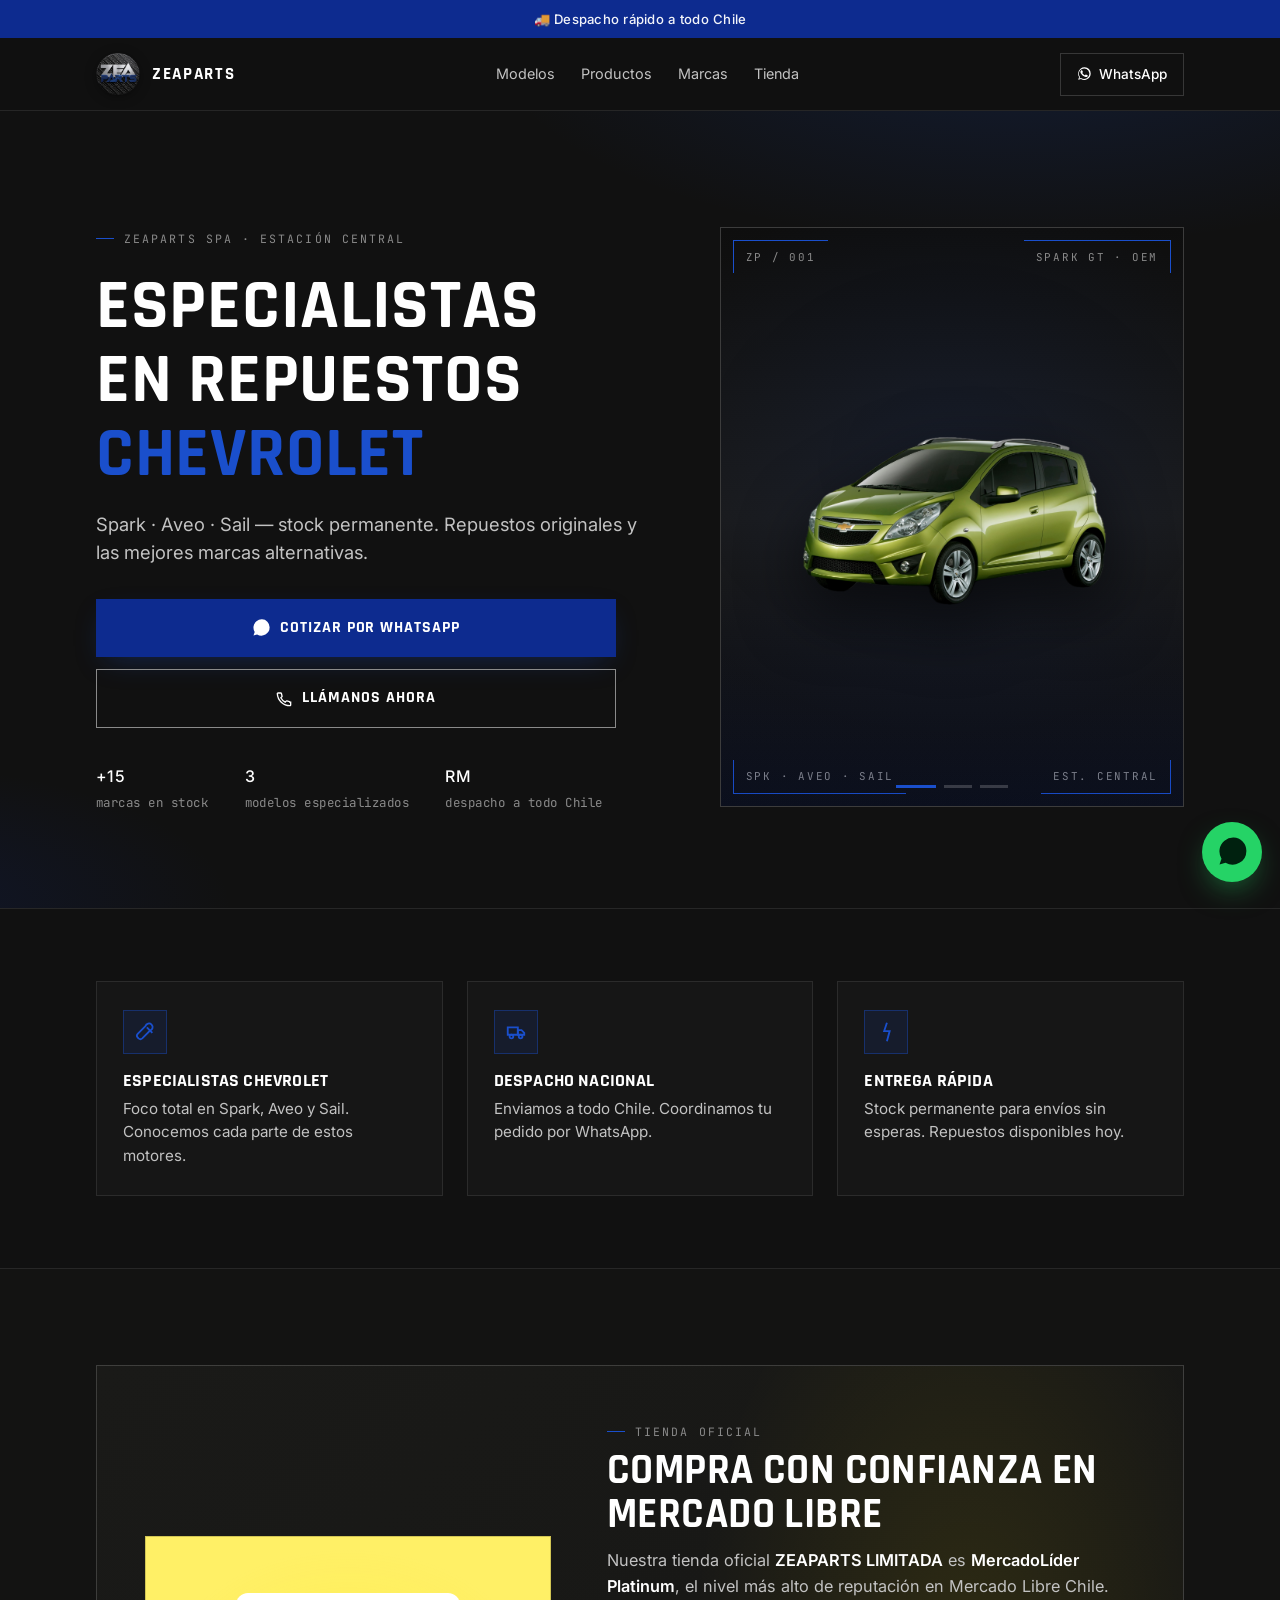
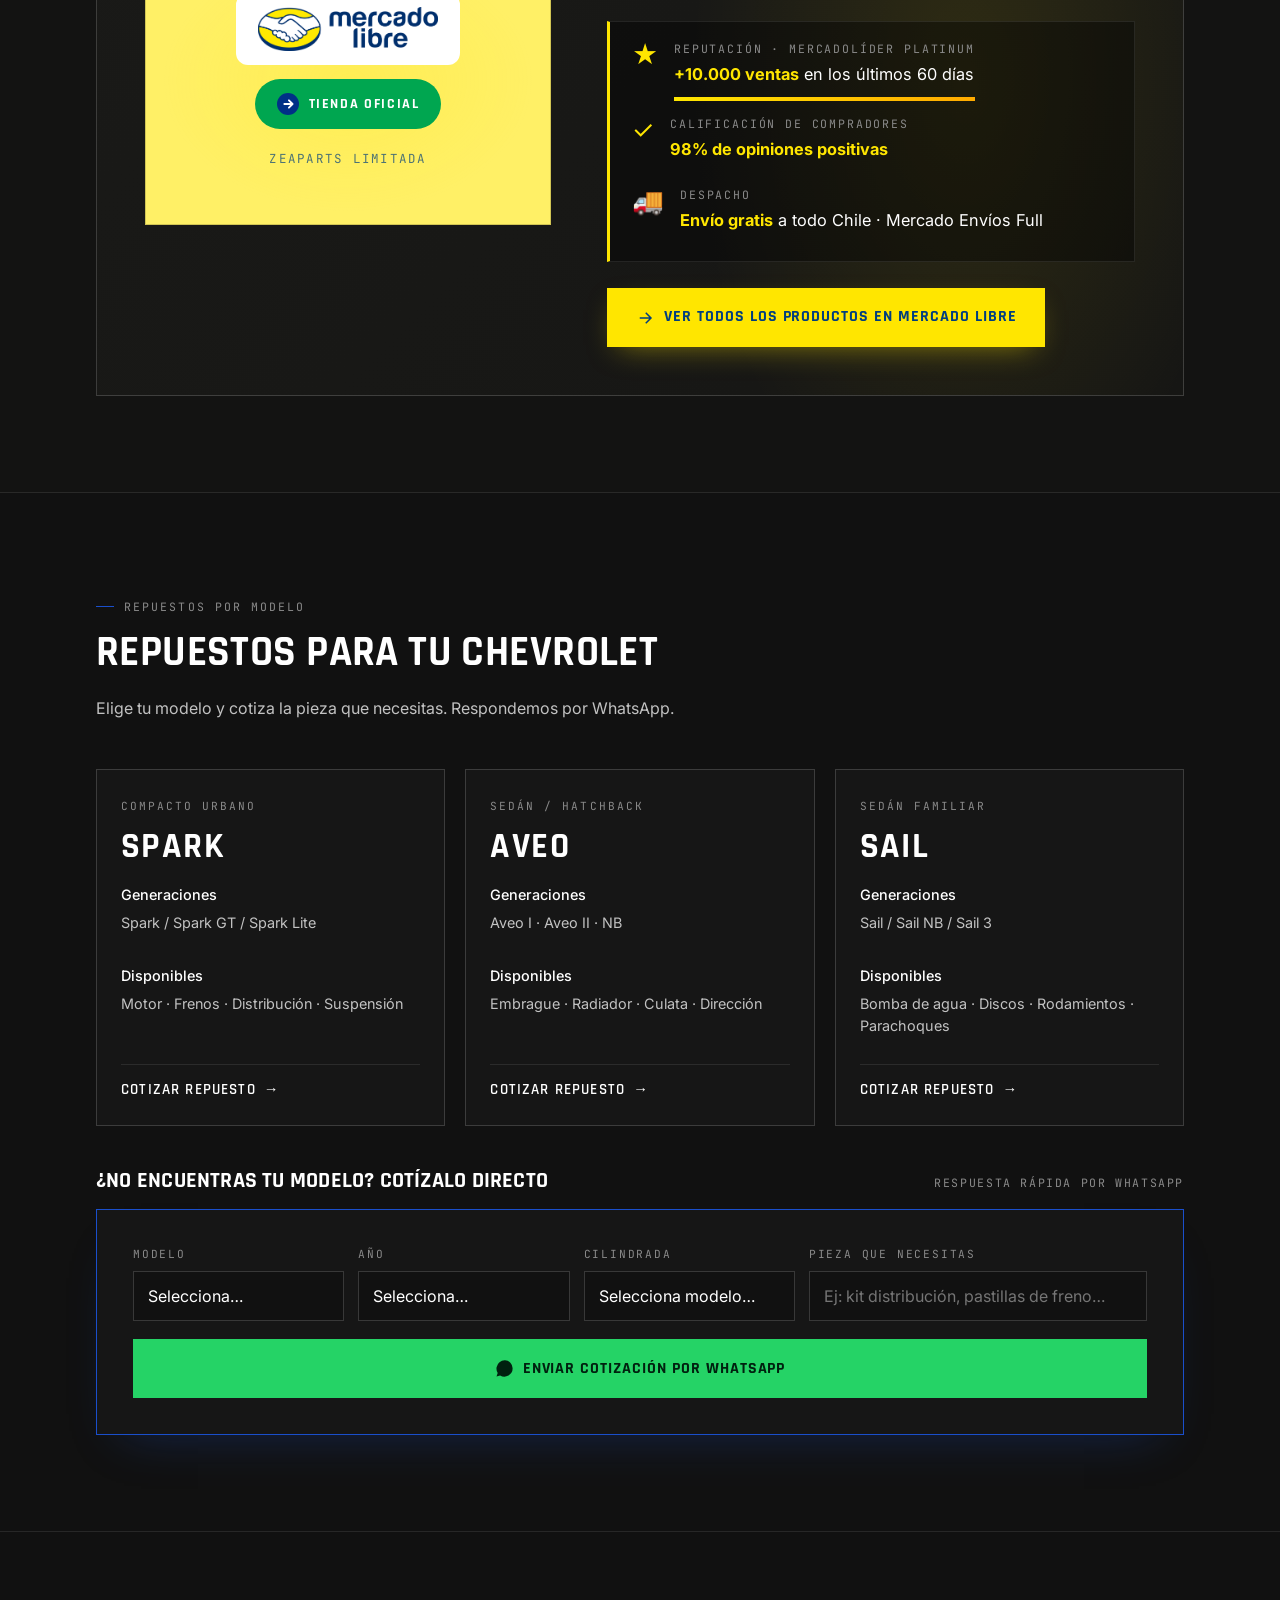
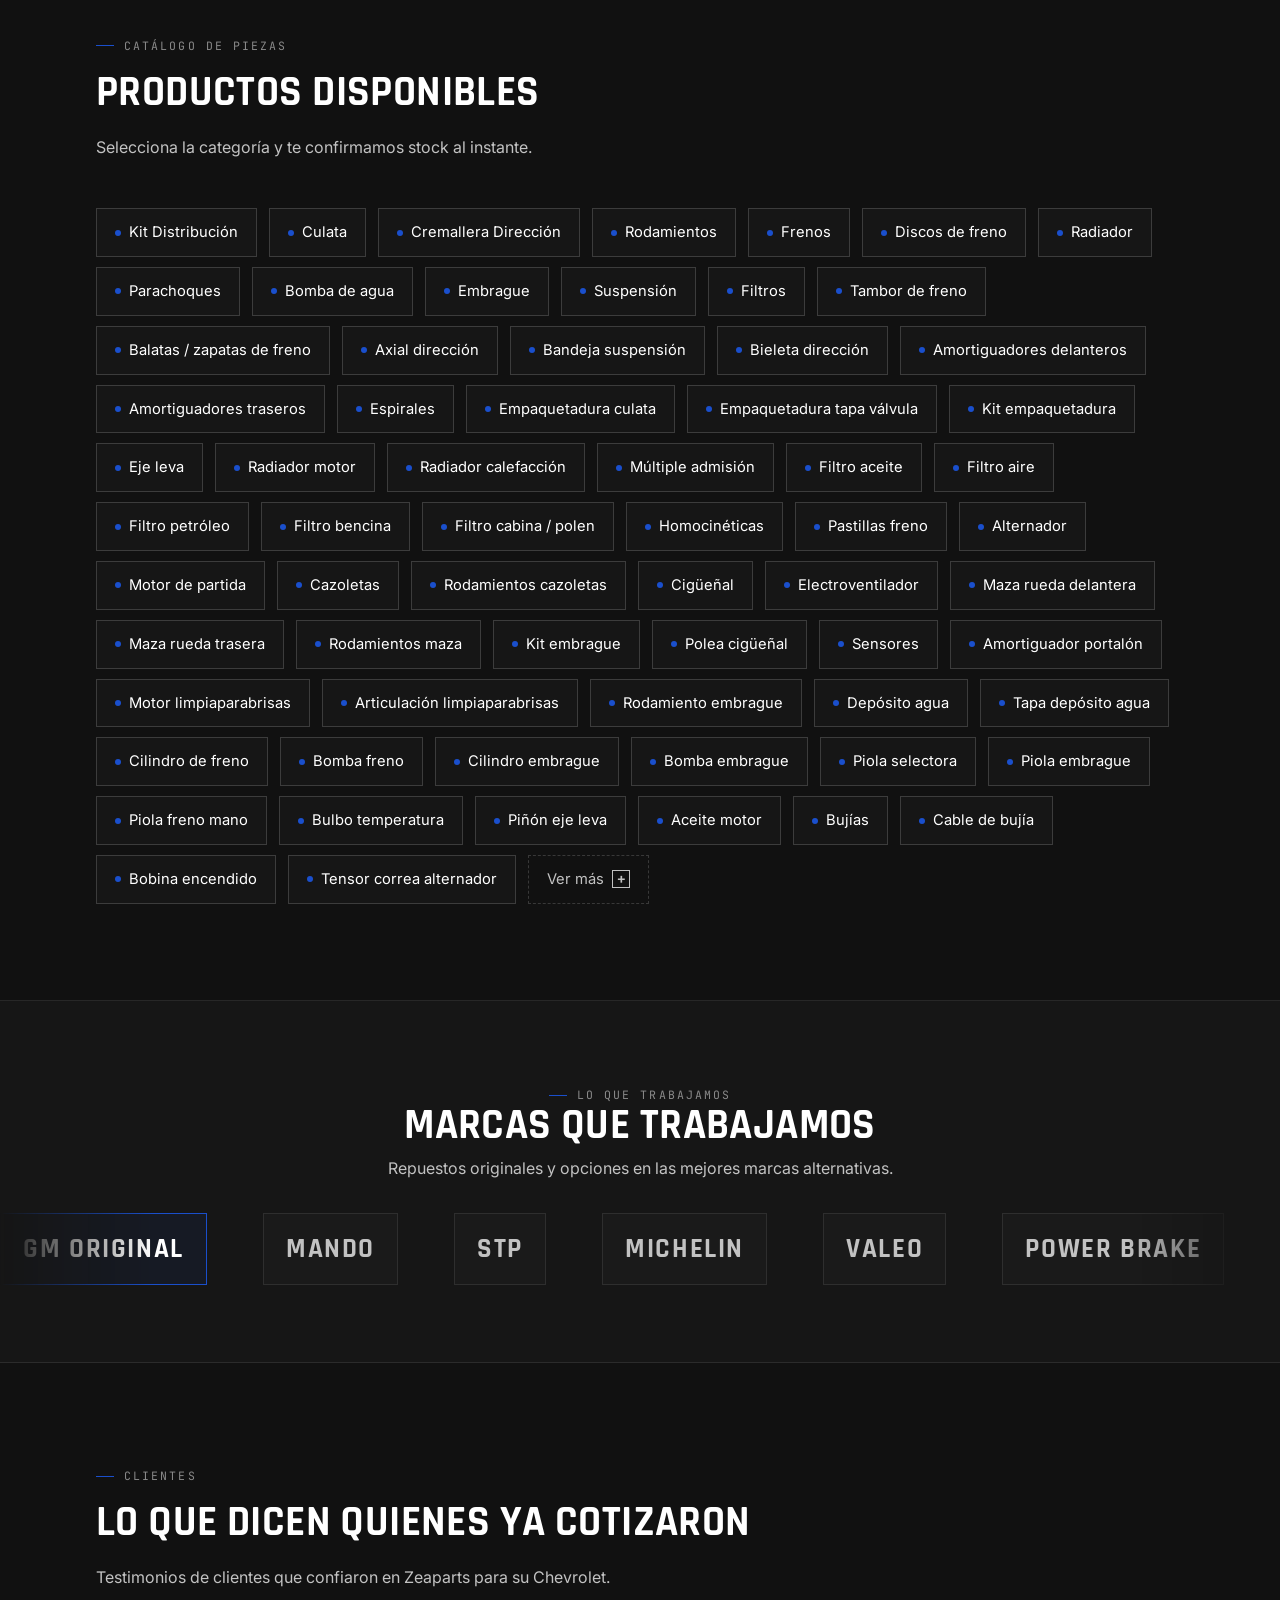
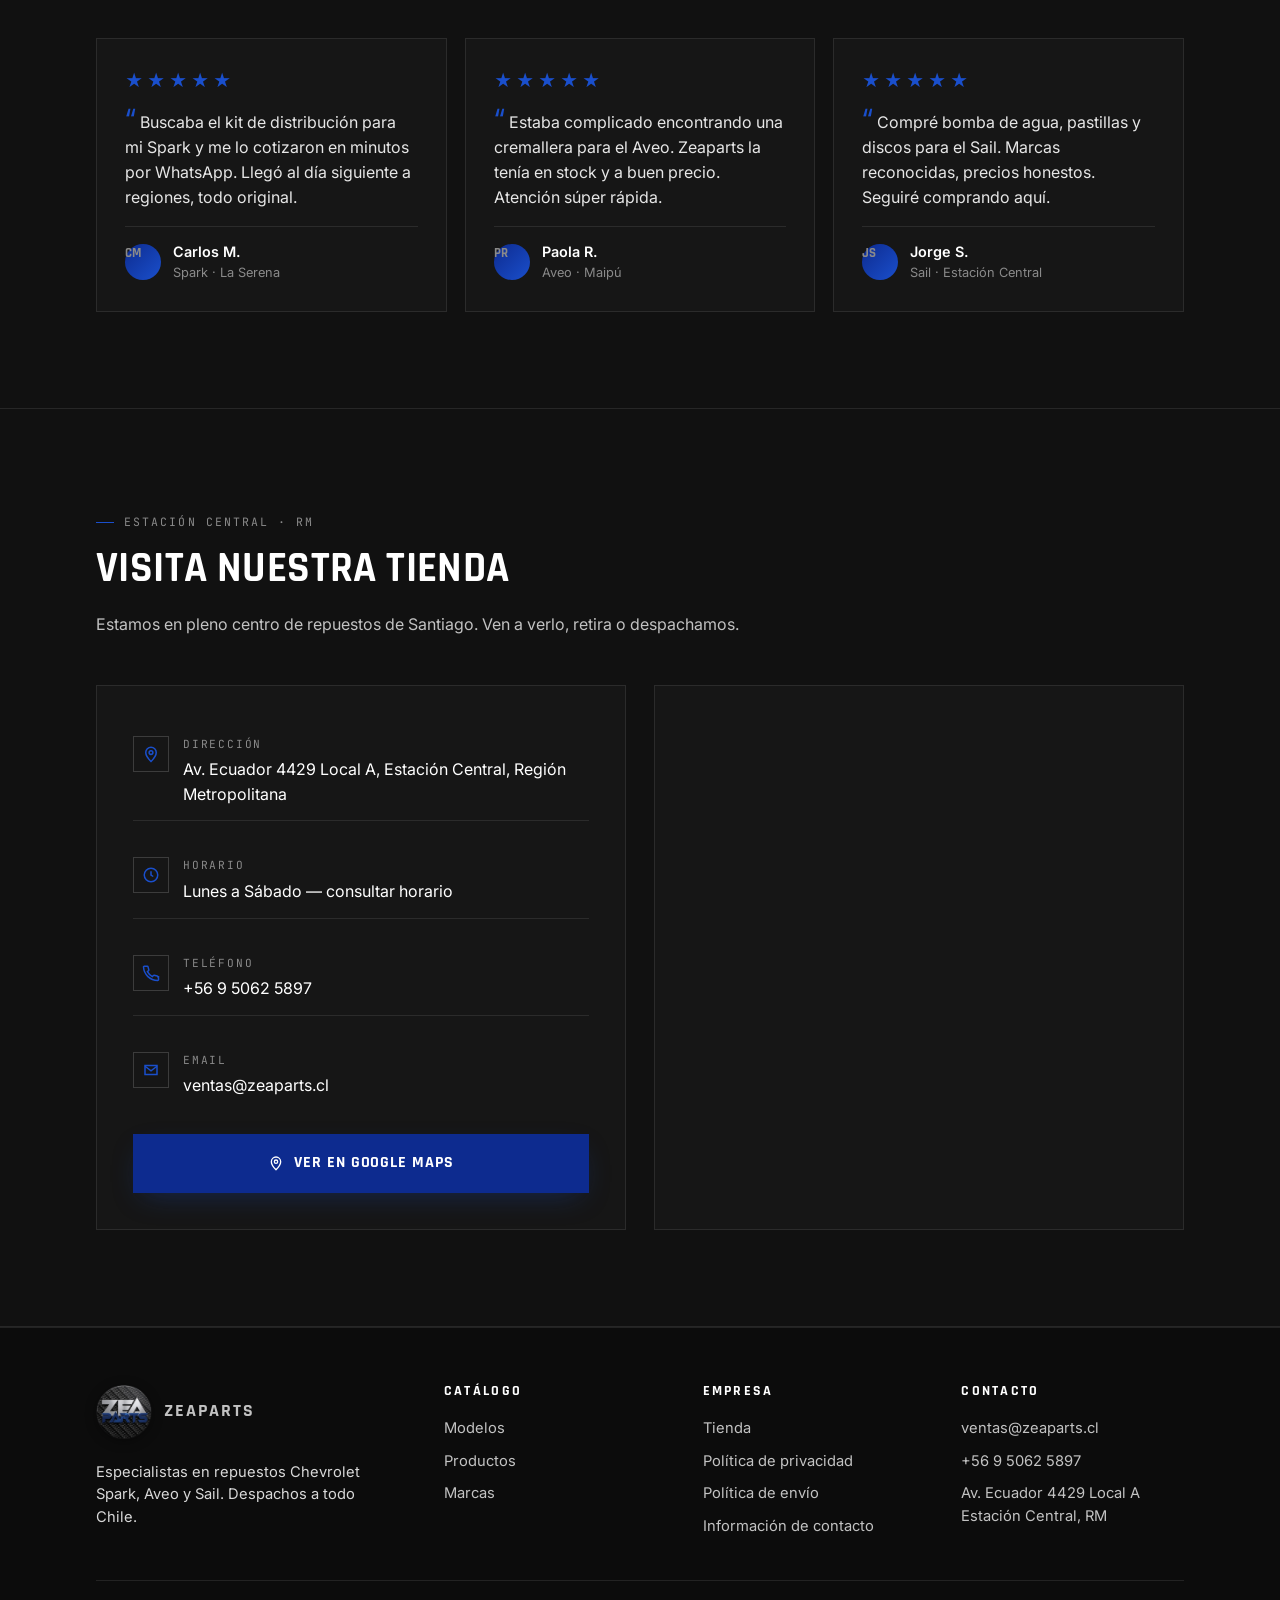
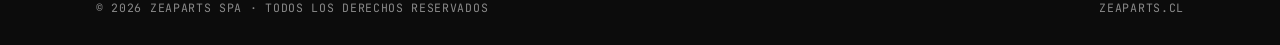
==== index.html @ 2d2e7498 "Usa PNG oficial de ML y mejora badge Tienda Oficial - Reemplaza SVG del logo por assets/mercado-libr" ====
<!DOCTYPE html>
<html lang="es">
<head>
<meta charset="UTF-8" />
<meta name="viewport" content="width=device-width, initial-scale=1.0" />
<title>ZEAPARTS · Repuestos Chevrolet Spark, Aveo y Sail · Estación Central</title>
<meta name="description" content="Especialistas en repuestos Chevrolet Spark, Aveo y Sail. Cotiza por WhatsApp, despacho a todo Chile." />
<meta name="theme-color" content="#111111" />
<link rel="icon" href="/favicon.ico" />

<!-- Open Graph -->
<meta property="og:type" content="website" />
<meta property="og:title" content="ZEAPARTS · Repuestos Chevrolet Spark, Aveo y Sail" />
<meta property="og:description" content="Especialistas en repuestos Chevrolet. Cotiza por WhatsApp, despacho a todo Chile." />
<meta property="og:url" content="https://zeaparts.cl/" />
<meta property="og:locale" content="es_CL" />
<meta name="twitter:card" content="summary_large_image" />

<!-- Fonts -->
<link rel="preconnect" href="https://fonts.googleapis.com" />
<link rel="preconnect" href="https://fonts.gstatic.com" crossorigin />
<link href="https://fonts.googleapis.com/css2?family=Rajdhani:wght@600;700&family=Inter:wght@400;500;600&family=JetBrains+Mono:wght@400;500&display=swap" rel="stylesheet" />

<!-- Schema.org LocalBusiness -->
<script type="application/ld+json">
{
  "@context": "https://schema.org",
  "@type": "AutoPartsStore",
  "name": "ZEAPARTS SPA",
  "image": "https://zeaparts.cl/og.jpg",
  "url": "https://zeaparts.cl/",
  "telephone": "+56950625897",
  "email": "ventas@zeaparts.cl",
  "address": {
    "@type": "PostalAddress",
    "streetAddress": "Av. Ecuador 4429 Local A",
    "addressLocality": "Estación Central",
    "addressRegion": "Región Metropolitana",
    "addressCountry": "CL"
  },
  "geo": {
    "@type": "GeoCoordinates",
    "latitude": -33.4514,
    "longitude": -70.6957
  },
  "areaServed": "CL",
  "priceRange": "$$"
}
</script>

<style>
/* =========================================================
   ZEAPARTS — Tema oscuro industrial
   ========================================================= */

:root {
  --blue-primary: #0D2B8F;
  --blue-mid:     #1A4FCC;
  --blue-glow:    rgba(26, 79, 204, 0.35);
  --silver:       #C2C2C2;
  --silver-dim:   #8a8a8a;
  --black:        #111111;
  --black-2:      #161616;
  --black-3:      #1d1d1d;
  --line:         rgba(194, 194, 194, 0.12);
  --line-strong:  rgba(194, 194, 194, 0.22);
  --white:        #FFFFFF;
  --whatsapp:     #25D366;
  --whatsapp-dk:  #128C7E;

  --font-display: "Rajdhani", "Helvetica Neue", Arial, sans-serif;
  --font-body:    "Inter", "Helvetica Neue", Arial, sans-serif;
  --font-mono:    "JetBrains Mono", ui-monospace, Menlo, monospace;

  --maxw: 1200px;
  --pad-x: clamp(20px, 5vw, 56px);

  /* Tone-driven knobs (overridden by data-tone) */
  --hud-line-opacity: 0.5;
  --hud-numbers: block;
  --skew: 0deg;
  --corner-cut: 0px;
  --label-uppercase-tracking: 0.18em;
}

[data-tone="sober"] {
  --hud-line-opacity: 0;
  --hud-numbers: none;
  --skew: 0deg;
  --corner-cut: 0px;
}
[data-tone="mid"] {
  --hud-line-opacity: 0.55;
  --hud-numbers: block;
  --skew: 0deg;
  --corner-cut: 0px;
}
[data-tone="high"] {
  --hud-line-opacity: 0.85;
  --hud-numbers: block;
  --skew: -8deg;
  --corner-cut: 14px;
}

* { box-sizing: border-box; }
html, body { margin: 0; padding: 0; }
html { scroll-behavior: smooth; }

body {
  background: var(--black);
  color: var(--white);
  font-family: var(--font-body);
  font-size: 16px;
  line-height: 1.55;
  -webkit-font-smoothing: antialiased;
  text-rendering: optimizeLegibility;
  overflow-x: hidden;
}

img { max-width: 100%; display: block; }
a { color: inherit; text-decoration: none; }
button { font-family: inherit; cursor: pointer; }

h1, h2, h3, h4 {
  font-family: var(--font-display);
  font-weight: 700;
  letter-spacing: 0.01em;
  margin: 0 0 .5em;
  line-height: 1.05;
  text-transform: uppercase;
}
h1 { font-size: clamp(2.2rem, 6vw, 4.4rem); }
h2 { font-size: clamp(1.6rem, 3.6vw, 2.6rem); }
h3 { font-size: clamp(1.15rem, 2vw, 1.35rem); }
p  { margin: 0 0 1em; color: #d8d8d8; }

.container {
  width: 100%;
  max-width: var(--maxw);
  margin: 0 auto;
  padding-left: var(--pad-x);
  padding-right: var(--pad-x);
}

.eyebrow {
  font-family: var(--font-mono);
  font-size: .72rem;
  letter-spacing: var(--label-uppercase-tracking);
  text-transform: uppercase;
  color: var(--silver-dim);
  display: inline-flex;
  align-items: center;
  gap: 10px;
}
.eyebrow::before {
  content: "";
  display: inline-block;
  width: 18px; height: 1px;
  background: var(--blue-mid);
}

/* =========================================================
   TOP BAR
   ========================================================= */
.topbar {
  background: var(--blue-primary);
  color: var(--white);
  font-size: .82rem;
  font-weight: 500;
  text-align: center;
  padding: 9px 16px;
  letter-spacing: 0.02em;
}
.topbar span { opacity: .95; }

/* =========================================================
   NAV
   ========================================================= */
.nav {
  position: sticky;
  top: 0;
  z-index: 50;
  background: rgba(17,17,17,0.86);
  backdrop-filter: saturate(140%) blur(10px);
  -webkit-backdrop-filter: saturate(140%) blur(10px);
  border-bottom: 1px solid var(--line);
}
.nav-inner {
  display: flex;
  align-items: center;
  justify-content: space-between;
  padding: 14px var(--pad-x);
  max-width: var(--maxw);
  margin: 0 auto;
}
.logo {
  display: inline-flex;
  align-items: center;
  gap: 12px;
  font-family: var(--font-display);
  font-weight: 700;
  font-size: 1.05rem;
  letter-spacing: 0.10em;
}
.logo img {
  display: block;
  width: 44px; height: 44px;
  object-fit: contain;
  filter: drop-shadow(0 2px 6px rgba(0,0,0,0.4));
}
.logo-text { display: none; }
@media (min-width: 520px) { .logo-text { display: inline; } }
.footer .logo img { width: 56px; height: 56px; }
.footer .logo { font-size: 1.15rem; }
.nav-links {
  display: none;
  gap: 26px;
  font-size: .9rem;
  color: var(--silver);
}
.nav-links a:hover { color: var(--white); }
.nav-cta {
  display: inline-flex;
  align-items: center;
  gap: 8px;
  font-size: .85rem;
  padding: 10px 16px;
  background: transparent;
  border: 1px solid var(--line-strong);
  color: var(--white);
  font-weight: 500;
}
.nav-cta:hover { border-color: var(--blue-mid); background: rgba(26,79,204,0.08); }

@media (min-width: 880px) {
  .nav-links { display: flex; }
}

/* =========================================================
   BUTTONS
   ========================================================= */
.btn {
  display: inline-flex;
  align-items: center;
  justify-content: center;
  gap: 10px;
  padding: 16px 28px;
  font-family: var(--font-display);
  font-weight: 700;
  font-size: 1rem;
  letter-spacing: 0.06em;
  text-transform: uppercase;
  border: 1px solid transparent;
  transition: transform .15s ease, background .2s ease, border-color .2s ease, color .2s ease;
  white-space: nowrap;
}
.btn:hover { transform: translateY(-1px); }
.btn:active { transform: translateY(0); }

.btn-primary {
  background: var(--blue-primary);
  color: var(--white);
  border-color: var(--blue-primary);
  box-shadow: 0 10px 30px -10px var(--blue-glow);
}
.btn-primary:hover { background: var(--blue-mid); border-color: var(--blue-mid); }

.btn-outline {
  background: transparent;
  color: var(--white);
  border-color: var(--silver-dim);
}
.btn-outline:hover { border-color: var(--white); }

.btn-wa {
  background: var(--whatsapp);
  color: #00210f;
  border-color: var(--whatsapp);
}
.btn-wa:hover { background: #1ec659; border-color: #1ec659; }

.btn-sm { padding: 10px 16px; font-size: .82rem; }

/* =========================================================
   HERO
   ========================================================= */
.hero {
  position: relative;
  padding: clamp(56px, 9vw, 110px) 0 clamp(56px, 8vw, 96px);
  overflow: hidden;
  border-bottom: 1px solid var(--line);
}
.hero::before {
  content: "";
  position: absolute;
  inset: 0;
  pointer-events: none;
  background:
    radial-gradient(900px 360px at 80% -10%, rgba(26,79,204,0.18), transparent 60%),
    radial-gradient(600px 240px at -10% 100%, rgba(13,43,143,0.20), transparent 60%);
  opacity: 1;
}
.hero-grid {
  position: relative;
  display: grid;
  gap: clamp(28px, 6vw, 56px);
  grid-template-columns: 1fr;
  align-items: center;
}
@media (min-width: 960px) {
  .hero-grid { grid-template-columns: 1.1fr .9fr; }
}

.hero-eyebrow { margin-bottom: 22px; }
.hero h1 {
  margin-bottom: 18px;
  text-wrap: balance;
}
.hero h1 .accent { color: var(--blue-mid); }

.hero-sub {
  font-size: clamp(1rem, 1.6vw, 1.15rem);
  color: var(--silver);
  max-width: 56ch;
  margin-bottom: 32px;
  text-wrap: pretty;
}
.hero-ctas {
  display: flex;
  flex-direction: column;
  gap: 12px;
  align-items: stretch;
  max-width: 360px;
}
@media (min-width: 520px) {
  .hero-ctas { max-width: 520px; }
}

.hero-meta {
  margin-top: 36px;
  display: flex;
  flex-wrap: wrap;
  gap: 28px 36px;
  font-family: var(--font-mono);
  font-size: .78rem;
  color: var(--silver-dim);
  letter-spacing: 0.04em;
}
.hero-meta b { color: var(--white); font-weight: 500; font-family: var(--font-body); display: block; font-size: 1rem; margin-bottom: 4px; }

/* Hero visual — placeholder card (NO autobocetos) */
.hero-visual {
  position: relative;
  aspect-ratio: 4 / 5;
  background: var(--black-2);
  border: 1px solid var(--line-strong);
  display: flex;
  align-items: center;
  justify-content: center;
  overflow: hidden;
}
.hero-visual img.hero-photo {
  position: absolute; inset: 0;
  width: 100%; height: 100%;
  object-fit: cover;
  object-position: center 60%;
}

/* Hero carousel */
.hero-carousel { position: absolute; inset: 0; }
.hero-carousel::before {
  content: "";
  position: absolute; inset: 0;
  background:
    radial-gradient(120% 80% at 50% 40%, rgba(26,79,204,0.10), transparent 60%),
    linear-gradient(180deg, #0e0e0e 0%, #1a1a1a 50%, #0b0b0b 100%);
  z-index: 0;
}
.hero-slide {
  position: absolute; inset: 0;
  opacity: 0;
  transition: opacity .9s ease;
  display: flex; align-items: center; justify-content: center;
  z-index: 1;
}
.hero-slide.is-active { opacity: 1; }
.hero-slide img {
  width: 100%; height: 100%;
  object-fit: contain;
  object-position: center 55%;
  padding: 12% 8% 16%;
  filter: drop-shadow(0 24px 32px rgba(0,0,0,0.6));
  mix-blend-mode: lighten;
}
.hero-carousel-dots {
  position: absolute; left: 0; right: 0; bottom: 18px;
  display: flex; gap: 8px; justify-content: center;
  z-index: 3;
}
.hero-carousel-dots button {
  width: 28px; height: 3px;
  background: rgba(255,255,255,0.18);
  border: 0; padding: 0;
  cursor: pointer;
  transition: background .2s ease, width .25s ease;
}
.hero-carousel-dots button[aria-current="true"] {
  background: var(--blue-mid);
  width: 40px;
}
.hero-visual::after {
  content: "";
  position: absolute; inset: 0;
  background:
    linear-gradient(180deg, transparent 60%, rgba(13,43,143,0.25) 100%);
  pointer-events: none;
  opacity: var(--hud-line-opacity);
}
.hero-visual-label {
  position: relative;
  text-align: center;
  font-family: var(--font-mono);
  color: var(--silver-dim);
  font-size: .78rem;
  letter-spacing: 0.18em;
  text-transform: uppercase;
  padding: 16px 22px;
  border: 1px dashed var(--line-strong);
}
.hero-corner {
  position: absolute;
  font-family: var(--font-mono);
  font-size: .68rem;
  color: var(--silver-dim);
  letter-spacing: 0.16em;
  text-transform: uppercase;
  padding: 8px 12px;
  display: var(--hud-numbers);
}
.hero-corner.tl { top: 12px; left: 12px; border-top: 1px solid var(--blue-mid); border-left: 1px solid var(--blue-mid); }
.hero-corner.tr { top: 12px; right: 12px; border-top: 1px solid var(--blue-mid); border-right: 1px solid var(--blue-mid); text-align: right; }
.hero-corner.bl { bottom: 12px; left: 12px; border-bottom: 1px solid var(--blue-mid); border-left: 1px solid var(--blue-mid); }
.hero-corner.br { bottom: 12px; right: 12px; border-bottom: 1px solid var(--blue-mid); border-right: 1px solid var(--blue-mid); text-align: right; }

/* =========================================================
   BENEFITS
   ========================================================= */
.benefits {
  padding: clamp(40px, 6vw, 72px) 0;
  border-bottom: 1px solid var(--line);
}
.benefits-grid {
  display: grid;
  gap: 24px;
  grid-template-columns: 1fr;
}
@media (min-width: 720px) {
  .benefits-grid { grid-template-columns: repeat(3, 1fr); }
}
.benefit {
  padding: 28px 26px;
  background: var(--black-2);
  border: 1px solid var(--line);
  position: relative;
}
.benefit-icon {
  width: 44px; height: 44px;
  display: inline-flex;
  align-items: center;
  justify-content: center;
  background: rgba(26,79,204,0.12);
  color: var(--blue-mid);
  margin-bottom: 18px;
  border: 1px solid rgba(26,79,204,0.4);
}
.benefit-icon svg { width: 22px; height: 22px; }
.benefit h3 { margin-bottom: 6px; font-size: 1.1rem; }
.benefit p { font-size: .95rem; color: var(--silver); margin: 0; }

/* =========================================================
   SECTION HEADER
   ========================================================= */
.section {
  padding: clamp(56px, 8vw, 96px) 0;
  border-bottom: 1px solid var(--line);
}
.section-head {
  margin-bottom: clamp(28px, 5vw, 48px);
  max-width: 720px;
}
.section-head .eyebrow { margin-bottom: 16px; }
.section-head p { color: var(--silver); margin-top: 8px; }

/* =========================================================
   MODELS — multiple layouts toggleable via [data-models]
   ========================================================= */
.models-cards { display: grid; gap: 20px; grid-template-columns: 1fr; }
@media (min-width: 720px) { .models-cards { grid-template-columns: repeat(3, 1fr); } }

.model-card {
  position: relative;
  padding: 28px 24px 24px;
  background: var(--black-2);
  border: 1px solid var(--line-strong);
  display: flex;
  flex-direction: column;
  gap: 14px;
  min-height: 260px;
  overflow: hidden;
  transition: border-color .2s ease, transform .2s ease;
}
.model-card:hover { border-color: var(--blue-mid); transform: translateY(-2px); }
.model-card .model-tag {
  font-family: var(--font-mono);
  font-size: .7rem;
  color: var(--silver-dim);
  letter-spacing: 0.18em;
  text-transform: uppercase;
}
.model-card h3 {
  font-size: clamp(1.6rem, 3vw, 2.2rem);
  margin: 0;
  letter-spacing: 0.04em;
}
.model-card .model-line {
  display: flex;
  flex-direction: column;
  gap: 6px;
  font-size: .9rem;
  color: var(--silver);
  margin: 4px 0 12px;
}
.model-card .model-line b { color: var(--white); font-weight: 500; }
.model-card .model-cta {
  margin-top: auto;
  display: inline-flex;
  align-items: center;
  gap: 8px;
  font-family: var(--font-display);
  font-weight: 600;
  font-size: .92rem;
  text-transform: uppercase;
  letter-spacing: 0.08em;
  color: var(--white);
  padding-top: 14px;
  border-top: 1px solid var(--line);
}
.model-card .model-cta::after { content: "→"; transition: transform .2s ease; }
.model-card:hover .model-cta::after { transform: translateX(4px); }
.model-card .silhouette {
  position: absolute;
  right: -20px; bottom: -10px;
  width: 60%;
  opacity: 0.08;
  pointer-events: none;
}

/* Visual selector layout */
.models-visual {
  display: grid;
  gap: 14px;
  grid-template-columns: 1fr;
}
@media (min-width: 720px) { .models-visual { grid-template-columns: repeat(3, 1fr); } }
.model-visual {
  background: var(--black-2);
  border: 1px solid var(--line-strong);
  padding: 24px;
  text-align: center;
  display: flex;
  flex-direction: column;
  align-items: center;
  gap: 12px;
  cursor: pointer;
  transition: all .2s ease;
}
.model-visual:hover { border-color: var(--blue-mid); background: rgba(26,79,204,0.04); }
.model-visual .silo {
  width: 100%;
  aspect-ratio: 16/9;
  background:
    repeating-linear-gradient(45deg, rgba(255,255,255,0.04) 0 2px, transparent 2px 12px),
    var(--black-3);
  border: 1px dashed var(--line-strong);
  display: flex;
  align-items: center;
  justify-content: center;
  font-family: var(--font-mono);
  font-size: .68rem;
  letter-spacing: 0.16em;
  color: var(--silver-dim);
  text-transform: uppercase;
}
.model-visual h3 { margin: 0; font-size: 1.5rem; }
.model-visual .years { font-family: var(--font-mono); font-size: .72rem; color: var(--silver-dim); letter-spacing: 0.14em; }
.model-visual .btn { width: 100%; }

/* Form layout */
.models-form {
  background: var(--black-2);
  border: 1px solid var(--line-strong);
  padding: clamp(24px, 4vw, 36px);
}
.models-form-row {
  display: grid;
  gap: 14px;
  grid-template-columns: 1fr;
  margin-bottom: 18px;
}
@media (min-width: 720px) { .models-form-row { grid-template-columns: 1fr 1fr 1fr 1.6fr; } }
.models-form label {
  display: block;
  font-family: var(--font-mono);
  font-size: .7rem;
  letter-spacing: 0.16em;
  color: var(--silver-dim);
  text-transform: uppercase;
  margin-bottom: 8px;
}
.models-form select,
.models-form input {
  width: 100%;
  padding: 14px 14px;
  background: var(--black);
  color: var(--white);
  border: 1px solid var(--line-strong);
  font-family: var(--font-body);
  font-size: 1rem;
  appearance: none;
  -webkit-appearance: none;
}
.models-form select:focus,
.models-form input:focus {
  outline: none; border-color: var(--blue-mid);
}
.models-form .btn { width: 100%; padding: 18px; }

/* Tabs layout */
.models-tabs { background: var(--black-2); border: 1px solid var(--line-strong); }
.models-tabs-bar {
  display: flex;
  border-bottom: 1px solid var(--line);
}
.models-tabs-bar button {
  flex: 1;
  padding: 18px 16px;
  background: transparent;
  border: 0;
  color: var(--silver-dim);
  font-family: var(--font-display);
  font-weight: 700;
  font-size: 1rem;
  letter-spacing: 0.08em;
  text-transform: uppercase;
  border-right: 1px solid var(--line);
  transition: color .2s ease, background .2s ease;
}
.models-tabs-bar button:last-child { border-right: 0; }
.models-tabs-bar button[aria-selected="true"] {
  color: var(--white);
  background: rgba(26,79,204,0.10);
  box-shadow: inset 0 -2px 0 var(--blue-mid);
}
.models-tab-panel {
  padding: clamp(24px, 4vw, 36px);
  display: grid;
  grid-template-columns: 1fr;
  gap: 24px;
  align-items: center;
}
@media (min-width: 720px) { .models-tab-panel { grid-template-columns: 1fr 1fr; } }
.models-tab-panel h3 { font-size: clamp(1.6rem, 3vw, 2.2rem); margin: 0 0 8px; }
.models-tab-panel ul { list-style: none; padding: 0; margin: 14px 0; color: var(--silver); }
.models-tab-panel li { padding: 6px 0; border-bottom: 1px dashed var(--line); font-size: .92rem; }

[data-models="cards"]   .layout-cards   { display: grid; }
[data-models="cards"]   .layout-visual,
[data-models="cards"]   .layout-tabs    { display: none; }

[data-models="visual"]  .layout-visual  { display: grid; }
[data-models="visual"]  .layout-cards,
[data-models="visual"]  .layout-tabs    { display: none; }

[data-models="tabs"]    .layout-tabs    { display: block; }
[data-models="tabs"]    .layout-cards,
[data-models="tabs"]    .layout-visual  { display: none; }

/* Form is now an always-visible secondary contact point below the model selector */
.models-form-wrap { margin-top: clamp(28px, 4vw, 44px); }
.models-form-wrap .form-head {
  display: flex; align-items: baseline; justify-content: space-between;
  flex-wrap: wrap; gap: 10px;
  margin-bottom: 16px;
}
.models-form-wrap .form-head h3 {
  font-size: clamp(1.1rem, 2vw, 1.35rem);
  margin: 0;
}
.models-form-wrap .form-head .hint {
  font-family: var(--font-mono);
  font-size: .72rem;
  letter-spacing: 0.14em;
  text-transform: uppercase;
  color: var(--silver-dim);
}
.models-form-wrap .models-form { border-color: var(--blue-mid); box-shadow: 0 24px 48px -28px var(--blue-glow); }

/* =========================================================
   CATEGORIES — 4 styles toggleable via [data-cats]
   ========================================================= */
.cats-pills {
  display: flex;
  flex-wrap: wrap;
  gap: 10px 12px;
  align-items: stretch;
}
.cats-pills .cats-extra {
  display: contents;
}
.pill-toggle {
  cursor: pointer;
  background: transparent !important;
  border: 1px dashed var(--line-strong) !important;
  color: var(--silver) !important;
  font-family: var(--font-body);
  font-size: .92rem;
  display: inline-flex !important;
  align-items: center;
  gap: 10px;
  padding: 12px 18px;
}
.pill-toggle::before { display: none !important; }
.pill-toggle:hover {
  border-color: var(--blue-mid) !important;
  background: rgba(26,79,204,0.10) !important;
  color: var(--white) !important;
}
.pill-toggle-icon {
  display: inline-flex;
  align-items: center; justify-content: center;
  width: 18px; height: 18px;
  border: 1px solid currentColor;
  font-family: var(--font-mono);
  font-size: .9rem;
  line-height: 1;
  font-weight: 600;
}
.cats-pills .pill {
  display: inline-flex;
  align-items: center;
  gap: 8px;
  padding: 12px 18px;
  background: var(--black-2);
  border: 1px solid var(--line-strong);
  font-size: .92rem;
  color: var(--white);
  cursor: pointer;
  transition: all .15s ease;
}
.cats-pills .pill:hover {
  border-color: var(--blue-mid);
  background: rgba(26,79,204,0.10);
}
.cats-pills .pill::before {
  content: "";
  width: 6px; height: 6px;
  background: var(--blue-mid);
  border-radius: 50%;
  display: inline-block;
}

.cats-grid {
  display: grid;
  gap: 14px;
  grid-template-columns: repeat(auto-fill, minmax(170px, 1fr));
}
.cats-grid .card {
  background: var(--black-2);
  border: 1px solid var(--line);
  padding: 22px 20px;
  text-align: left;
  cursor: pointer;
  transition: border-color .2s ease, transform .2s ease;
  display: flex;
  flex-direction: column;
  gap: 14px;
  min-height: 130px;
}
.cats-grid .card:hover { border-color: var(--blue-mid); transform: translateY(-2px); }
.cats-grid .card .ico {
  width: 36px; height: 36px;
  display: inline-flex; align-items: center; justify-content: center;
  border: 1px solid var(--line-strong);
  color: var(--silver);
}
.cats-grid .card .ico svg { width: 18px; height: 18px; }
.cats-grid .card .name { font-family: var(--font-display); font-weight: 700; letter-spacing: 0.04em; text-transform: uppercase; font-size: 1rem; }

.cats-list {
  display: grid;
  gap: 0 36px;
  grid-template-columns: 1fr;
}
@media (min-width: 720px) { .cats-list { grid-template-columns: 1fr 1fr; } }
.cats-list .row {
  display: flex;
  justify-content: space-between;
  align-items: center;
  padding: 16px 0;
  border-bottom: 1px solid var(--line);
  cursor: pointer;
}
.cats-list .row:hover .name { color: var(--blue-mid); }
.cats-list .name { font-family: var(--font-display); font-weight: 600; letter-spacing: 0.04em; text-transform: uppercase; font-size: 1rem; transition: color .15s ease; }
.cats-list .count { font-family: var(--font-mono); font-size: .78rem; color: var(--silver-dim); letter-spacing: 0.06em; }

.cats-search { display: flex; flex-direction: column; gap: 18px; }
.cats-search-bar {
  display: flex;
  gap: 0;
  border: 1px solid var(--line-strong);
  background: var(--black-2);
}
.cats-search-bar input {
  flex: 1;
  background: transparent;
  border: 0;
  color: var(--white);
  font-family: var(--font-body);
  font-size: 1rem;
  padding: 18px 20px;
}
.cats-search-bar input:focus { outline: none; }
.cats-search-bar input::placeholder { color: var(--silver-dim); }
.cats-search-bar button {
  background: var(--blue-primary);
  color: var(--white);
  border: 0;
  padding: 0 24px;
  font-family: var(--font-display);
  font-weight: 700;
  letter-spacing: 0.08em;
  text-transform: uppercase;
}
.cats-search-bar button:hover { background: var(--blue-mid); }
.cats-suggestions { display: flex; flex-wrap: wrap; gap: 8px 10px; }
.cats-suggestions span {
  font-family: var(--font-mono);
  font-size: .72rem;
  letter-spacing: 0.08em;
  color: var(--silver-dim);
  text-transform: uppercase;
  margin-right: 8px;
}
.cats-suggestions a {
  padding: 6px 12px;
  font-size: .85rem;
  border: 1px solid var(--line);
  color: var(--silver);
  cursor: pointer;
}
.cats-suggestions a:hover { border-color: var(--blue-mid); color: var(--white); }

[data-cats="pills"]  .layout-pills  { display: flex; }
[data-cats="pills"]  .layout-grid,
[data-cats="pills"]  .layout-list,
[data-cats="pills"]  .layout-search { display: none; }

[data-cats="grid"]   .layout-grid   { display: grid; }
[data-cats="grid"]   .layout-pills,
[data-cats="grid"]   .layout-list,
[data-cats="grid"]   .layout-search { display: none; }

[data-cats="list"]   .layout-list   { display: grid; }
[data-cats="list"]   .layout-pills,
[data-cats="list"]   .layout-grid,
[data-cats="list"]   .layout-search { display: none; }

[data-cats="search"] .layout-search { display: flex; }
[data-cats="search"] .layout-pills,
[data-cats="search"] .layout-grid,
[data-cats="search"] .layout-list   { display: none; }

/* =========================================================
   MERCADO LIBRE
   ========================================================= */
.ml-section { background: #131312; }
.ml-card {
  display: grid;
  grid-template-columns: 1fr;
  gap: 28px;
  background: linear-gradient(135deg, #1a1a18 0%, #161614 100%);
  border: 1px solid var(--line-strong);
  padding: clamp(28px, 4vw, 48px);
  position: relative;
  overflow: hidden;
}
.ml-card::before {
  content: "";
  position: absolute;
  top: -40%; right: -10%;
  width: 60%; height: 180%;
  background: radial-gradient(ellipse at center, rgba(255, 225, 0, 0.10), transparent 60%);
  pointer-events: none;
}
@media (min-width: 880px) {
  .ml-card { grid-template-columns: 1fr 1.3fr; align-items: center; gap: 56px; }
}
.ml-left {
  position: relative;
  background:
    radial-gradient(ellipse at center, rgba(255, 225, 0, 0.18), transparent 65%),
    #fff066;
  padding: clamp(36px, 5vw, 56px) clamp(20px, 3vw, 32px);
  display: flex; align-items: center; justify-content: center;
  min-height: 280px;
  border: 1px solid rgba(0,0,0,0.18);
}
.ml-badges {
  display: flex;
  flex-direction: column;
  align-items: center;
  gap: 14px;
}
.ml-badge {
  display: inline-flex;
  align-items: center;
  gap: 10px;
  padding: 14px 22px;
  font-family: var(--font-display);
  font-weight: 700;
  font-size: 1.05rem;
  letter-spacing: 0.02em;
  border-radius: 999px;
  background: #fff;
  color: #003e7e;
}
.ml-badge svg { width: 22px; height: 22px; }
.ml-badge-handshake { color: #1D3A6A; padding: 14px 22px; background: #fff; border-radius: 12px; }
.ml-badge-handshake img { width: 180px; height: auto; display: block; }
.ml-badge-handshake span { font-family: var(--font-display); font-weight: 700; font-size: 1.05rem; letter-spacing: 0.01em; text-transform: lowercase; }
.ml-badge-official { color: #fff; background: #00a650; }
.ml-badge-official svg { color: #fff; }
.ml-badge-official span { font-size: .85rem; letter-spacing: 0.12em; }
.ml-store-name {
  margin-top: 6px;
  font-family: var(--font-mono);
  font-size: .78rem;
  letter-spacing: 0.18em;
  color: rgba(0, 62, 126, 0.7);
}
.ml-right { position: relative; }
.ml-right h2 { margin-top: 8px; margin-bottom: 12px; }
.ml-right p { color: var(--silver); margin-bottom: 22px; font-size: 1.02rem; }
.ml-right p b { color: var(--white); font-weight: 600; }
.ml-stats {
  margin-bottom: 26px;
  padding: 18px 22px;
  background: rgba(0,0,0,0.4);
  border: 1px solid var(--line);
  border-left: 3px solid #ffe600;
}
.ml-stat { display: flex; gap: 16px; align-items: flex-start; }
.ml-stat-icon {
  font-size: 1.6rem;
  color: #ffe600;
  line-height: 1;
  margin-top: 2px;
}
.ml-stat-label {
  font-family: var(--font-mono);
  font-size: .72rem;
  letter-spacing: 0.16em;
  text-transform: uppercase;
  color: var(--silver-dim);
  margin-bottom: 4px;
}
.ml-stat-value { color: var(--white); font-size: 1.02rem; margin-bottom: 10px; }
.ml-stat-value b { color: #ffe600; font-weight: 700; }
.ml-meter {
  height: 4px;
  background: rgba(255,255,255,0.08);
  position: relative;
  overflow: hidden;
}
.ml-meter-fill {
  position: absolute; left: 0; top: 0; bottom: 0;
  width: 100%;
  background: linear-gradient(90deg, #ffe600, #ffaa00);
  transform-origin: left;
  animation: meter-fill 1.6s ease-out forwards;
}
@keyframes meter-fill { from { transform: scaleX(0); } to { transform: scaleX(1); } }
.btn-ml {
  background: #ffe600;
  color: #003e7e;
  border-color: #ffe600;
  box-shadow: 0 10px 30px -12px rgba(255, 230, 0, 0.5);
}
.btn-ml:hover { background: #fff066; border-color: #fff066; color: #003e7e; }

/* =========================================================
   BRANDS — infinite marquee
   ========================================================= */
.brands {
  padding: clamp(48px, 6vw, 80px) 0;
  border-bottom: 1px solid var(--line);
  background: var(--black-2);
}
.brands .container { text-align: center; }
.brands h2 { margin-bottom: 8px; }
.brands .sub { color: var(--silver); margin-bottom: 32px; }

.marquee {
  position: relative;
  overflow: hidden;
  width: 100%;
  -webkit-mask-image: linear-gradient(90deg, transparent, #000 12%, #000 88%, transparent);
  mask-image: linear-gradient(90deg, transparent, #000 12%, #000 88%, transparent);
}
.marquee-track {
  display: flex;
  gap: 56px;
  width: max-content;
  animation: marquee 38s linear infinite;
}
.marquee-track:hover { animation-play-state: paused; }
.marquee-item {
  flex: 0 0 auto;
  font-family: var(--font-display);
  font-weight: 700;
  font-size: clamp(1.2rem, 2.4vw, 1.7rem);
  letter-spacing: 0.06em;
  text-transform: uppercase;
  color: var(--silver);
  padding: 14px 22px;
  border: 1px solid var(--line);
  background: rgba(255,255,255,0.02);
  white-space: nowrap;
}
.marquee-item.is-original {
  color: var(--white);
  border-color: var(--blue-mid);
  background: rgba(26,79,204,0.08);
}
@keyframes marquee {
  from { transform: translateX(0); }
  to   { transform: translateX(-50%); }
}
@media (prefers-reduced-motion: reduce) {
  .marquee-track { animation: none; }
}

/* =========================================================
   TESTIMONIALS
   ========================================================= */
.testimonials .grid {
  display: grid;
  gap: 18px;
  grid-template-columns: 1fr;
}
@media (min-width: 720px) { .testimonials .grid { grid-template-columns: repeat(3, 1fr); } }

.tcard {
  padding: 28px;
  background: var(--black-2);
  border: 1px solid var(--line);
  display: flex;
  flex-direction: column;
  gap: 16px;
}
.tcard .stars { color: var(--blue-mid); font-size: 1.1rem; letter-spacing: 4px; }
.tcard p { font-size: 1rem; color: #e6e6e6; margin: 0; line-height: 1.55; }
.tcard p::before { content: "“"; color: var(--blue-mid); font-size: 2rem; line-height: 0.5; margin-right: 4px; vertical-align: -4px; }
.tcard .who {
  display: flex; align-items: center; gap: 12px;
  margin-top: auto;
  padding-top: 14px;
  border-top: 1px solid var(--line);
  font-size: .9rem;
}
.tcard .avatar {
  width: 36px; height: 36px;
  border-radius: 50%;
  background: linear-gradient(135deg, var(--blue-primary), var(--blue-mid));
  color: var(--white);
  display: inline-flex; align-items: center; justify-content: center;
  font-family: var(--font-display); font-weight: 700;
  font-size: .85rem;
}
.tcard .who b { font-weight: 600; }
.tcard .who span { color: var(--silver-dim); display: block; font-size: .8rem; }

/* =========================================================
   STORE
   ========================================================= */
.store-grid {
  display: grid;
  gap: 28px;
  grid-template-columns: 1fr;
  align-items: stretch;
}
@media (min-width: 880px) { .store-grid { grid-template-columns: 1fr 1fr; } }

.store-card {
  background: var(--black-2);
  border: 1px solid var(--line);
  padding: clamp(24px, 4vw, 36px);
  display: flex;
  flex-direction: column;
  gap: 22px;
}
.store-row {
  display: flex;
  gap: 14px;
  align-items: flex-start;
  padding: 14px 0;
  border-bottom: 1px solid var(--line);
}
.store-row:last-of-type { border-bottom: 0; }
.store-row .ico {
  width: 36px; height: 36px;
  display: inline-flex; align-items: center; justify-content: center;
  border: 1px solid var(--line-strong);
  color: var(--blue-mid);
  flex: 0 0 auto;
}
.store-row .ico svg { width: 18px; height: 18px; }
.store-row .label {
  font-family: var(--font-mono);
  font-size: .7rem; letter-spacing: 0.16em; text-transform: uppercase;
  color: var(--silver-dim); margin-bottom: 4px;
}
.store-row .value { font-size: 1rem; color: var(--white); }
.store-row .value a:hover { color: var(--blue-mid); }
.store-cta { margin-top: auto; }

.store-map {
  position: relative;
  min-height: 320px;
  border: 1px solid var(--line);
  overflow: hidden;
  background: var(--black-2);
}
.store-map iframe {
  display: block;
  width: 100%; height: 100%;
  min-height: 320px;
  border: 0;
  filter: grayscale(0.5) invert(0.92) hue-rotate(180deg);
}

/* =========================================================
   FOOTER
   ========================================================= */
.footer {
  background: #0c0c0c;
  border-top: 1px solid var(--line);
  padding: 56px 0 28px;
  color: var(--silver);
  font-size: .92rem;
}
.footer-grid {
  display: grid;
  gap: 36px;
  grid-template-columns: 1fr;
}
@media (min-width: 720px) { .footer-grid { grid-template-columns: 1.4fr 1fr 1fr 1fr; } }
.footer h4 {
  font-family: var(--font-display);
  font-size: .9rem;
  letter-spacing: 0.16em;
  margin-bottom: 18px;
  color: var(--white);
}
.footer ul { list-style: none; padding: 0; margin: 0; display: grid; gap: 10px; }
.footer a:hover { color: var(--white); }
.footer .legal {
  margin-top: 36px;
  padding-top: 18px;
  border-top: 1px solid var(--line);
  display: flex;
  flex-wrap: wrap;
  gap: 12px;
  justify-content: space-between;
  font-family: var(--font-mono);
  font-size: .72rem;
  color: var(--silver-dim);
  letter-spacing: 0.06em;
  text-transform: uppercase;
}

/* =========================================================
   FLOATING WHATSAPP
   ========================================================= */
.fab-wa {
  position: fixed;
  right: 18px; bottom: 18px;
  width: 60px; height: 60px;
  border-radius: 50%;
  background: var(--whatsapp);
  color: #00210f;
  display: inline-flex;
  align-items: center;
  justify-content: center;
  box-shadow: 0 12px 30px -8px rgba(37,211,102,0.5), 0 0 0 0 rgba(37,211,102,0.6);
  z-index: 90;
  animation: pulse 2.6s ease-out infinite;
}
.fab-wa svg { width: 30px; height: 30px; }
.fab-wa:hover { background: #1ec659; transform: scale(1.04); }
@keyframes pulse {
  0%   { box-shadow: 0 12px 30px -8px rgba(37,211,102,0.5), 0 0 0 0 rgba(37,211,102,0.55); }
  70%  { box-shadow: 0 12px 30px -8px rgba(37,211,102,0.5), 0 0 0 18px rgba(37,211,102,0); }
  100% { box-shadow: 0 12px 30px -8px rgba(37,211,102,0.5), 0 0 0 0 rgba(37,211,102,0); }
}

/* =========================================================
   TONE: HIGH (racing) extras
   ========================================================= */
[data-tone="high"] .btn-primary {
  clip-path: polygon(var(--corner-cut) 0, 100% 0, calc(100% - var(--corner-cut)) 100%, 0 100%);
}
[data-tone="high"] .benefit::after,
[data-tone="high"] .model-card::after {
  content: "";
  position: absolute;
  top: 0; right: 0;
  width: 24px; height: 24px;
  background: linear-gradient(135deg, transparent 50%, var(--blue-mid) 50%);
  opacity: .55;
}
[data-tone="high"] h1, [data-tone="high"] h2 { font-style: italic; transform: skewX(var(--skew)); transform-origin: left; }
[data-tone="high"] .eyebrow::before { width: 28px; }

[data-tone="sober"] .hero-corner { display: none; }
[data-tone="sober"] .marquee-item { background: transparent; }

/* =========================================================
   TWEAKS PANEL
   ========================================================= */
#tweaks {
  position: fixed;
  right: 16px; bottom: 96px;
  width: min(320px, calc(100vw - 32px));
  background: #0a0a0a;
  border: 1px solid var(--line-strong);
  color: var(--white);
  font-family: var(--font-body);
  font-size: .85rem;
  z-index: 100;
  display: none;
  box-shadow: 0 30px 60px -20px rgba(0,0,0,0.8);
}
#tweaks.is-open { display: block; }
#tweaks header {
  display: flex; align-items: center; justify-content: space-between;
  padding: 14px 16px;
  border-bottom: 1px solid var(--line);
  background: rgba(26,79,204,0.08);
}
#tweaks header h4 {
  margin: 0;
  font-family: var(--font-display);
  letter-spacing: 0.16em;
  font-size: .85rem;
}
#tweaks header button {
  background: transparent; border: 0; color: var(--silver); font-size: 1.1rem;
}
#tweaks .body { padding: 14px 16px; max-height: 60vh; overflow: auto; }
#tweaks .group { margin-bottom: 18px; }
#tweaks .group:last-child { margin-bottom: 0; }
#tweaks .group-label {
  font-family: var(--font-mono);
  font-size: .68rem;
  letter-spacing: 0.16em;
  color: var(--silver-dim);
  text-transform: uppercase;
  margin-bottom: 8px;
}
#tweaks .options { display: flex; flex-wrap: wrap; gap: 6px; }
#tweaks .options button {
  flex: 1 1 auto;
  padding: 9px 10px;
  background: var(--black-2);
  border: 1px solid var(--line);
  color: var(--silver);
  font-family: var(--font-body);
  font-size: .78rem;
  text-align: center;
}
#tweaks .options button[aria-pressed="true"] {
  border-color: var(--blue-mid);
  background: rgba(26,79,204,0.18);
  color: var(--white);
}

/* =========================================================
   WIREFRAME OVERLAY (?wireframe=1)
   ========================================================= */
body.wireframe { background: #f3f1ec; color: #1c1c1c; }
body.wireframe * { transition: none !important; animation: none !important; }
body.wireframe .topbar { background: #c9c9c9; color: #222; }
body.wireframe .nav { background: #fff; border-bottom: 2px dashed #999; }
body.wireframe .logo img { filter: grayscale(1) contrast(1.2); }
body.wireframe .nav-cta { border-color: #777; color: #1c1c1c; }
body.wireframe .hero, body.wireframe .section, body.wireframe .benefits, body.wireframe .brands, body.wireframe .footer {
  background: #f3f1ec;
  color: #1c1c1c;
  border-bottom: 2px dashed #999 !important;
}
body.wireframe .footer { background: #ebe7df; }
body.wireframe h1, body.wireframe h2, body.wireframe h3, body.wireframe h4 {
  font-family: "Bradley Hand", "Comic Sans MS", "Marker Felt", cursive;
  color: #1c1c1c;
  letter-spacing: 0;
}
body.wireframe p, body.wireframe li, body.wireframe a, body.wireframe span, body.wireframe label {
  font-family: "Caveat", "Comic Sans MS", cursive !important;
  color: #1c1c1c !important;
}
body.wireframe .eyebrow { color: #555; font-family: "Caveat", cursive; letter-spacing: .04em; }
body.wireframe .btn, body.wireframe .nav-cta {
  background: #fff !important;
  color: #1c1c1c !important;
  border: 2px solid #1c1c1c !important;
  border-radius: 6px;
  font-family: "Bradley Hand", "Comic Sans MS", cursive !important;
  box-shadow: 3px 3px 0 #1c1c1c;
}
body.wireframe .btn-primary { background: #ffe066 !important; }
body.wireframe .btn-wa { background: #b6e7c7 !important; }
body.wireframe .benefit, body.wireframe .model-card, body.wireframe .tcard,
body.wireframe .store-card, body.wireframe .store-map,
body.wireframe .cats-grid .card, body.wireframe .marquee-item,
body.wireframe .models-form, body.wireframe .models-tabs,
body.wireframe .model-visual {
  background: #fff !important;
  border: 2px solid #1c1c1c !important;
  border-radius: 6px;
  box-shadow: 3px 3px 0 #1c1c1c;
  color: #1c1c1c !important;
}
body.wireframe .hero-visual {
  background: repeating-linear-gradient(45deg, #ddd 0 6px, #f3f1ec 6px 12px) !important;
  border: 2px dashed #1c1c1c !important;
}
body.wireframe .hero-visual-label { color: #1c1c1c; border-color: #1c1c1c; }
body.wireframe .cats-pills .pill {
  background: #fff !important; color: #1c1c1c !important;
  border: 2px solid #1c1c1c !important; border-radius: 999px;
  box-shadow: 2px 2px 0 #1c1c1c;
}
body.wireframe .marquee-item { box-shadow: 2px 2px 0 #1c1c1c; }
body.wireframe .fab-wa { background: #b6e7c7 !important; color: #1c1c1c !important; box-shadow: 3px 3px 0 #1c1c1c !important; animation: none !important; }
body.wireframe .store-map iframe { display: none; }
body.wireframe .store-map::after {
  content: "[ MAPA — embed Google Maps aquí ]";
  display: flex; align-items: center; justify-content: center;
  position: absolute; inset: 0;
  font-family: "Caveat", cursive;
  font-size: 1.1rem;
  color: #555;
  background: repeating-linear-gradient(45deg, #ddd 0 6px, #fff 6px 12px);
}
body.wireframe #tweaks { background: #fffbe6; color: #1c1c1c; border: 2px solid #1c1c1c; box-shadow: 4px 4px 0 #1c1c1c; }
body.wireframe #tweaks header { background: #ffe066; }
body.wireframe #tweaks .options button { background: #fff; color: #1c1c1c; border: 1.5px solid #1c1c1c; }
body.wireframe #tweaks .options button[aria-pressed="true"] { background: #ffe066; }
body.wireframe .wf-banner {
  position: fixed; top: 8px; left: 50%; transform: translateX(-50%);
  background: #ffe066; color: #1c1c1c; padding: 6px 14px;
  font-family: "Caveat", cursive; font-size: 1rem;
  border: 2px solid #1c1c1c; box-shadow: 3px 3px 0 #1c1c1c;
  z-index: 200;
}

/* utilities */
.sr-only {
  position: absolute; width: 1px; height: 1px;
  padding: 0; margin: -1px; overflow: hidden;
  clip: rect(0, 0, 0, 0); white-space: nowrap; border: 0;
}

/* small responsive tightening */
@media (max-width: 520px) {
  .hero-meta { gap: 16px 24px; }
  .marquee-item { padding: 12px 18px; }
}
</style>
</head>

<body data-tone="mid" data-models="cards" data-cats="pills" data-hero="spec">

<!-- ================== TOP BAR ================== -->
<div class="topbar"><span>🚚 Despacho rápido a todo Chile</span></div>

<!-- ================== NAV ================== -->
<header class="nav">
  <div class="nav-inner">
    <a class="logo" href="#top" aria-label="Zeaparts inicio">
      <img src="assets/logo-zeaparts.png" alt="Zeaparts" width="44" height="44" />
      <span class="logo-text">ZEAPARTS</span>
    </a>
    <nav class="nav-links" aria-label="Principal">
      <a href="#modelos">Modelos</a>
      <a href="#categorias">Productos</a>
      <a href="#marcas">Marcas</a>
      <a href="#tienda">Tienda</a>
    </nav>
    <a class="nav-cta" href="https://wa.me/56950625897?text=Hola%2C%20quiero%20cotizar%20un%20repuesto" target="_blank" rel="noopener">
      <svg viewBox="0 0 24 24" width="14" height="14" fill="currentColor" aria-hidden="true"><path d="M20.5 3.5A11 11 0 0 0 3.6 17.3L2 22l4.8-1.5a11 11 0 0 0 16.7-9.4 11 11 0 0 0-3-7.6Zm-8.5 17a9 9 0 0 1-4.6-1.3l-.3-.2-2.9.9.9-2.8-.2-.3a9 9 0 1 1 7.1 3.7Zm5.2-6.7c-.3-.2-1.6-.8-1.9-.9-.3-.1-.5-.2-.7.2-.2.3-.7.9-.9 1-.2.2-.3.2-.6 0-1.7-.9-2.9-1.6-4-3.7-.3-.5.3-.5.9-1.6.1-.2 0-.3 0-.5l-1-2.2c-.2-.5-.5-.5-.7-.5h-.6c-.2 0-.5.1-.8.4-.3.4-1 1-1 2.5s1.1 2.9 1.2 3.1c.2.2 2.2 3.4 5.4 4.7 3.2 1.3 3.2.9 3.8.9.6 0 1.7-.7 2-1.4.3-.7.3-1.3.2-1.4-.1-.1-.3-.2-.6-.4Z"/></svg>
      <span>WhatsApp</span>
    </a>
  </div>
</header>

<a id="top"></a>

<!-- ================== HERO ================== -->
<section class="hero">
  <div class="container">
    <div class="hero-grid">
      <div>
        <div class="eyebrow hero-eyebrow"><span>Zeaparts SPA · Estación Central</span></div>
        <h1 id="heroTitle">Especialistas en repuestos <span class="accent">Chevrolet</span></h1>
        <p class="hero-sub" id="heroSub">Spark · Aveo · Sail — stock permanente. Repuestos originales y las mejores marcas alternativas.</p>
        <div class="hero-ctas">
          <a class="btn btn-primary" href="https://wa.me/56950625897?text=Hola%2C%20quiero%20cotizar%20un%20repuesto" target="_blank" rel="noopener">
            <svg viewBox="0 0 24 24" width="18" height="18" fill="currentColor" aria-hidden="true"><path d="M20.5 3.5A11 11 0 0 0 3.6 17.3L2 22l4.8-1.5a11 11 0 0 0 16.7-9.4 11 11 0 0 0-3-7.6Zm-3.3 10.3c-.3-.2-1.6-.8-1.9-.9-.3-.1-.5-.2-.7.2-.2.3-.7.9-.9 1-.2.2-.3.2-.6 0-1.7-.9-2.9-1.6-4-3.7-.3-.5.3-.5.9-1.6.1-.2 0-.3 0-.5l-1-2.2c-.2-.5-.5-.5-.7-.5h-.6c-.2 0-.5.1-.8.4-.3.4-1 1-1 2.5s1.1 2.9 1.2 3.1c.2.2 2.2 3.4 5.4 4.7 3.2 1.3 3.2.9 3.8.9.6 0 1.7-.7 2-1.4.3-.7.3-1.3.2-1.4-.1-.1-.3-.2-.6-.4Z"/></svg>
            Cotizar por WhatsApp
          </a>
          <a class="btn btn-outline" href="tel:+56950625897">
            <svg viewBox="0 0 24 24" width="16" height="16" fill="none" stroke="currentColor" stroke-width="2" aria-hidden="true"><path d="M22 16.92V21a1 1 0 0 1-1.1 1A19 19 0 0 1 2 4.1 1 1 0 0 1 3 3h4.09a1 1 0 0 1 1 .75l1 4a1 1 0 0 1-.29 1L7.21 10.21a16 16 0 0 0 6.58 6.58l1.46-1.59a1 1 0 0 1 1-.29l4 1a1 1 0 0 1 .75 1Z"/></svg>
            Llámanos ahora
          </a>
        </div>
        <div class="hero-meta">
          <div><b>+15</b><span>marcas en stock</span></div>
          <div><b>3</b><span>modelos especializados</span></div>
          <div><b>RM</b><span>despacho a todo Chile</span></div>
        </div>
      </div>
      <div class="hero-visual" aria-hidden="true">
        <div class="hero-carousel" id="heroCarousel">
          <div class="hero-slide is-active" data-label="SPARK GT"><img src="assets/hero-spark-green.png" alt="" loading="eager" decoding="async" /></div>
          <div class="hero-slide" data-label="SAIL"><img src="assets/hero-sail-red.png" alt="" loading="lazy" decoding="async" /></div>
          <div class="hero-slide" data-label="AVEO"><img src="assets/hero-aveo-yellow.png" alt="" loading="lazy" decoding="async" /></div>
        </div>
        <span class="hero-corner tl">ZP / 001</span>
        <span class="hero-corner tr" id="heroCornerModel">CHEVY · OEM</span>
        <span class="hero-corner bl">SPK · AVEO · SAIL</span>
        <span class="hero-corner br">EST. CENTRAL</span>
        <div class="hero-carousel-dots" id="heroDots"></div>
      </div>
    </div>
  </div>
</section>

<!-- ================== BENEFITS ================== -->
<section class="benefits" aria-label="Beneficios">
  <div class="container">
    <div class="benefits-grid">
      <div class="benefit">
        <span class="benefit-icon" aria-hidden="true">
          <svg viewBox="0 0 24 24" fill="none" stroke="currentColor" stroke-width="2"><path d="m14 7 6 6"/><path d="M5 19a3 3 0 0 0 4 0l8.5-8.5a4 4 0 1 0-5-5L4 14a3 3 0 0 0 0 4Z"/></svg>
        </span>
        <h3>Especialistas Chevrolet</h3>
        <p>Foco total en Spark, Aveo y Sail. Conocemos cada parte de estos motores.</p>
      </div>
      <div class="benefit">
        <span class="benefit-icon" aria-hidden="true">
          <svg viewBox="0 0 24 24" fill="none" stroke="currentColor" stroke-width="2"><path d="M3 7h11v8H3z"/><path d="M14 10h4l3 3v2h-7z"/><circle cx="7" cy="17" r="2"/><circle cx="17" cy="17" r="2"/></svg>
        </span>
        <h3>Despacho nacional</h3>
        <p>Enviamos a todo Chile. Coordinamos tu pedido por WhatsApp.</p>
      </div>
      <div class="benefit">
        <span class="benefit-icon" aria-hidden="true">
          <svg viewBox="0 0 24 24" fill="none" stroke="currentColor" stroke-width="2"><path d="m13 2-3 9h6l-3 11"/></svg>
        </span>
        <h3>Entrega rápida</h3>
        <p>Stock permanente para envíos sin esperas. Repuestos disponibles hoy.</p>
      </div>
    </div>
  </div>
</section>

<!-- ================== MERCADO LIBRE ================== -->
<section class="section ml-section" id="mercadolibre" aria-label="Tienda Mercado Libre">
  <div class="container">
    <div class="ml-card">
      <div class="ml-left">
        <div class="ml-badges">
          <span class="ml-badge ml-badge-handshake" aria-hidden="true">
            <img src="assets/mercado-libre-logo.png" alt="Mercado Libre" />
          </span>
          <span class="ml-badge ml-badge-official">
            <svg viewBox="0 0 24 24" width="20" height="20" aria-hidden="true" fill="none">
              <circle cx="12" cy="12" r="12" fill="#003087"/>
              <path d="M8 12h8M13 8l4 4-4 4" stroke="#fff" stroke-width="2" stroke-linecap="round" stroke-linejoin="round"/>
            </svg>
            <span>TIENDA OFICIAL</span>
          </span>
          <div class="ml-store-name">ZEAPARTS LIMITADA</div>
        </div>
      </div>
      <div class="ml-right">
        <div class="eyebrow"><span>Tienda oficial</span></div>
        <h2>Compra con confianza en Mercado Libre</h2>
        <p>Nuestra tienda oficial <b>ZEAPARTS LIMITADA</b> es <b>MercadoLíder Platinum</b>, el nivel más alto de reputación en Mercado Libre Chile.</p>
        <div class="ml-stats">
          <div class="ml-stat">
            <span class="ml-stat-icon" aria-hidden="true">★</span>
            <div>
              <div class="ml-stat-label">Reputación · MercadoLíder Platinum</div>
              <div class="ml-stat-value"><b>+10.000 ventas</b> en los últimos 60 días</div>
              <div class="ml-meter"><span class="ml-meter-fill"></span></div>
            </div>
          </div>
          <div class="ml-stat" style="margin-top:14px;">
            <span class="ml-stat-icon" aria-hidden="true">✓</span>
            <div>
              <div class="ml-stat-label">Calificación de compradores</div>
              <div class="ml-stat-value"><b>98% de opiniones positivas</b></div>
            </div>
          </div>
          <div class="ml-stat" style="margin-top:14px;">
            <span class="ml-stat-icon" aria-hidden="true">🚚</span>
            <div>
              <div class="ml-stat-label">Despacho</div>
              <div class="ml-stat-value"><b>Envío gratis</b> a todo Chile · Mercado Envíos Full</div>
            </div>
          </div>
        </div>
        <a class="btn btn-ml" href="https://listado.mercadolibre.cl/pagina/zeapartslimitada/#component=menu_corridors&tracking_id=f1c1dcf3fd7cce57aa73783e5b941661&label=Todos+los+productos&global_position=1" target="_blank" rel="noopener">
          <svg viewBox="0 0 24 24" width="18" height="18" fill="none" stroke="currentColor" stroke-width="2" aria-hidden="true"><path d="M5 12h14M13 5l7 7-7 7"/></svg>
          Ver todos los productos en Mercado Libre
        </a>
      </div>
    </div>
  </div>
</section>

<!-- ================== MODELOS ================== -->
<section class="section" id="modelos" aria-label="Modelos">
  <div class="container">
    <div class="section-head">
      <div class="eyebrow"><span>Repuestos por modelo</span></div>
      <h2>Repuestos para tu Chevrolet</h2>
      <p>Elige tu modelo y cotiza la pieza que necesitas. Respondemos por WhatsApp.</p>
    </div>

    <!-- LAYOUT A — cards -->
    <div class="models-cards layout-cards">
      <a class="model-card" href="https://wa.me/56950625897?text=Hola%2C%20necesito%20un%20repuesto%20para%20mi%20Chevrolet%20Spark" target="_blank" rel="noopener">
        <span class="model-tag">Compacto urbano</span>
        <h3>Spark</h3>
        <div class="model-line"><b>Generaciones</b><span>Spark / Spark GT / Spark Lite</span></div>
        <div class="model-line"><b>Disponibles</b><span>Motor · Frenos · Distribución · Suspensión</span></div>
        <span class="model-cta">Cotizar repuesto</span>
      </a>
      <a class="model-card" href="https://wa.me/56950625897?text=Hola%2C%20necesito%20un%20repuesto%20para%20mi%20Chevrolet%20Aveo" target="_blank" rel="noopener">
        <span class="model-tag">Sedán / Hatchback</span>
        <h3>Aveo</h3>
        <div class="model-line"><b>Generaciones</b><span>Aveo I · Aveo II · NB</span></div>
        <div class="model-line"><b>Disponibles</b><span>Embrague · Radiador · Culata · Dirección</span></div>
        <span class="model-cta">Cotizar repuesto</span>
      </a>
      <a class="model-card" href="https://wa.me/56950625897?text=Hola%2C%20necesito%20un%20repuesto%20para%20mi%20Chevrolet%20Sail" target="_blank" rel="noopener">
        <span class="model-tag">Sedán familiar</span>
        <h3>Sail</h3>
        <div class="model-line"><b>Generaciones</b><span>Sail / Sail NB / Sail 3</span></div>
        <div class="model-line"><b>Disponibles</b><span>Bomba de agua · Discos · Rodamientos · Parachoques</span></div>
        <span class="model-cta">Cotizar repuesto</span>
      </a>
    </div>

    <!-- LAYOUT B — visual selector -->
    <div class="models-visual layout-visual">
      <a class="model-visual" href="https://wa.me/56950625897?text=Hola%2C%20necesito%20un%20repuesto%20para%20mi%20Chevrolet%20Spark" target="_blank" rel="noopener">
        <div class="silo">[ silueta · Spark ]</div>
        <h3>Spark</h3>
        <span class="years">2003 — 2017</span>
        <span class="btn btn-primary btn-sm">Cotizar Spark</span>
      </a>
      <a class="model-visual" href="https://wa.me/56950625897?text=Hola%2C%20necesito%20un%20repuesto%20para%20mi%20Chevrolet%20Aveo" target="_blank" rel="noopener">
        <div class="silo">[ silueta · Aveo ]</div>
        <h3>Aveo</h3>
        <span class="years">2006 — 2017</span>
        <span class="btn btn-primary btn-sm">Cotizar Aveo</span>
      </a>
      <a class="model-visual" href="https://wa.me/56950625897?text=Hola%2C%20necesito%20un%20repuesto%20para%20mi%20Chevrolet%20Sail" target="_blank" rel="noopener">
        <div class="silo">[ silueta · Sail ]</div>
        <h3>Sail</h3>
        <span class="years">2010 — actualidad</span>
        <span class="btn btn-primary btn-sm">Cotizar Sail</span>
      </a>
    </div>

    <div class="models-tabs layout-tabs">
      <div class="models-tabs-bar" role="tablist">
        <button role="tab" aria-selected="true"  data-tab="spark">Spark</button>
        <button role="tab" aria-selected="false" data-tab="aveo">Aveo</button>
        <button role="tab" aria-selected="false" data-tab="sail">Sail</button>
      </div>
      <div class="models-tab-panel" data-panel="spark">
        <div>
          <span class="eyebrow"><span>Compacto urbano · 2003–2017</span></span>
          <h3>Chevrolet Spark</h3>
          <p>Stock permanente para Spark, Spark GT y Spark Lite. Cotizamos cualquier pieza de motor, frenos o suspensión.</p>
          <a class="btn btn-primary" href="https://wa.me/56950625897?text=Hola%2C%20necesito%20un%20repuesto%20para%20mi%20Chevrolet%20Spark" target="_blank" rel="noopener">Cotizar Spark</a>
        </div>
        <ul>
          <li>Kit distribución / correa</li>
          <li>Pastillas y discos de freno</li>
          <li>Bomba de agua</li>
          <li>Rodamientos / amortiguadores</li>
          <li>Culata / juntas</li>
        </ul>
      </div>
      <div class="models-tab-panel" data-panel="aveo" hidden>
        <div>
          <span class="eyebrow"><span>Sedán · Hatchback · 2006–2017</span></span>
          <h3>Chevrolet Aveo</h3>
          <p>Repuestos originales y alternativos para Aveo I, II y NB. Te ayudamos a identificar la pieza exacta.</p>
          <a class="btn btn-primary" href="https://wa.me/56950625897?text=Hola%2C%20necesito%20un%20repuesto%20para%20mi%20Chevrolet%20Aveo" target="_blank" rel="noopener">Cotizar Aveo</a>
        </div>
        <ul>
          <li>Kit embrague (LUK / Exedy)</li>
          <li>Radiador / mangueras</li>
          <li>Cremallera dirección</li>
          <li>Culata reacondicionada</li>
          <li>Parachoques delanteros y traseros</li>
        </ul>
      </div>
      <div class="models-tab-panel" data-panel="sail" hidden>
        <div>
          <span class="eyebrow"><span>Sedán familiar · 2010 — actualidad</span></span>
          <h3>Chevrolet Sail</h3>
          <p>Stock continuo para Sail, Sail NB y Sail 3. Marcas originales GM y alternativas de primer nivel.</p>
          <a class="btn btn-primary" href="https://wa.me/56950625897?text=Hola%2C%20necesito%20un%20repuesto%20para%20mi%20Chevrolet%20Sail" target="_blank" rel="noopener">Cotizar Sail</a>
        </div>
        <ul>
          <li>Bomba de agua AISIN / GMB</li>
          <li>Discos de freno / pastillas</li>
          <li>Rodamientos GSP / CTR</li>
          <li>Parachoques / focos</li>
          <li>Mangueras y filtros</li>
        </ul>
      </div>
    </div>

    <!-- Always-visible quick-quote form (segundo punto de contacto) -->
    <div class="models-form-wrap">
      <div class="form-head">
        <h3>¿No encuentras tu modelo? Cotízalo directo</h3>
        <span class="hint">Respuesta rápida por WhatsApp</span>
      </div>
      <div class="models-form">
        <form id="quoteForm" onsubmit="return zeaparts.submitQuote(event)">
          <div class="models-form-row">
            <div>
              <label for="qf-model">Modelo</label>
              <select id="qf-model" required>
                <option value="">Selecciona…</option>
              </select>
            </div>
            <div>
              <label for="qf-year">Año</label>
              <select id="qf-year">
                <option value="">Selecciona…</option>
              </select>
            </div>
            <div>
              <label for="qf-cc">Cilindrada</label>
              <select id="qf-cc">
                <option value="">Selecciona modelo…</option>
              </select>
            </div>
            <div>
              <label for="qf-part">Pieza que necesitas</label>
              <input id="qf-part" type="text" placeholder="Ej: kit distribución, pastillas de freno…" required />
            </div>
          </div>
          <button class="btn btn-wa" type="submit">
            <svg viewBox="0 0 24 24" width="18" height="18" fill="currentColor" aria-hidden="true"><path d="M20.5 3.5A11 11 0 0 0 3.6 17.3L2 22l4.8-1.5a11 11 0 0 0 16.7-9.4 11 11 0 0 0-3-7.6Z"/></svg>
            Enviar cotización por WhatsApp
          </button>
        </form>
      </div>
    </div>
  </div>
</section>

<!-- ================== CATEGORIES ================== -->
<section class="section" id="categorias" aria-label="Categorías">
  <div class="container">
    <div class="section-head">
      <div class="eyebrow"><span>Catálogo de piezas</span></div>
      <h2>Productos disponibles</h2>
      <p>Selecciona la categoría y te confirmamos stock al instante.</p>
    </div>

    <!-- A: pills -->
    <div class="cats-pills layout-pills">
      <span class="pill">Kit Distribución</span>
      <span class="pill">Culata</span>
      <span class="pill">Cremallera Dirección</span>
      <span class="pill">Rodamientos</span>
      <span class="pill">Frenos</span>
      <span class="pill">Discos de freno</span>
      <span class="pill">Radiador</span>
      <span class="pill">Parachoques</span>
      <span class="pill">Bomba de agua</span>
      <span class="pill">Embrague</span>
      <span class="pill">Suspensión</span>
      <span class="pill">Filtros</span>
      <div class="cats-extra" id="catsExtra" hidden>
        <span class="pill">Tambor de freno</span>
        <span class="pill">Balatas / zapatas de freno</span>
        <span class="pill">Axial dirección</span>
        <span class="pill">Bandeja suspensión</span>
        <span class="pill">Bieleta dirección</span>
        <span class="pill">Amortiguadores delanteros</span>
        <span class="pill">Amortiguadores traseros</span>
        <span class="pill">Espirales</span>
        <span class="pill">Empaquetadura culata</span>
        <span class="pill">Empaquetadura tapa válvula</span>
        <span class="pill">Kit empaquetadura</span>
        <span class="pill">Eje leva</span>
        <span class="pill">Radiador motor</span>
        <span class="pill">Radiador calefacción</span>
        <span class="pill">Múltiple admisión</span>
        <span class="pill">Filtro aceite</span>
        <span class="pill">Filtro aire</span>
        <span class="pill">Filtro petróleo</span>
        <span class="pill">Filtro bencina</span>
        <span class="pill">Filtro cabina / polen</span>
        <span class="pill">Homocinéticas</span>
        <span class="pill">Pastillas freno</span>
        <span class="pill">Alternador</span>
        <span class="pill">Motor de partida</span>
        <span class="pill">Cazoletas</span>
        <span class="pill">Rodamientos cazoletas</span>
        <span class="pill">Cigüeñal</span>
        <span class="pill">Electroventilador</span>
        <span class="pill">Maza rueda delantera</span>
        <span class="pill">Maza rueda trasera</span>
        <span class="pill">Rodamientos maza</span>
        <span class="pill">Kit embrague</span>
        <span class="pill">Polea cigüeñal</span>
        <span class="pill">Sensores</span>
        <span class="pill">Amortiguador portalón</span>
        <span class="pill">Motor limpiaparabrisas</span>
        <span class="pill">Articulación limpiaparabrisas</span>
        <span class="pill">Rodamiento embrague</span>
        <span class="pill">Depósito agua</span>
        <span class="pill">Tapa depósito agua</span>
        <span class="pill">Cilindro de freno</span>
        <span class="pill">Bomba freno</span>
        <span class="pill">Cilindro embrague</span>
        <span class="pill">Bomba embrague</span>
        <span class="pill">Piola selectora</span>
        <span class="pill">Piola embrague</span>
        <span class="pill">Piola freno mano</span>
        <span class="pill">Bulbo temperatura</span>
        <span class="pill">Piñón eje leva</span>
        <span class="pill">Aceite motor</span>
        <span class="pill">Bujías</span>
        <span class="pill">Cable de bujía</span>
        <span class="pill">Bobina encendido</span>
        <span class="pill">Tensor correa alternador</span>
      </div>
      <button type="button" class="pill pill-toggle" id="catsToggle" aria-expanded="false" aria-controls="catsExtra">
        <span class="pill-toggle-label">Ver más</span>
        <span class="pill-toggle-icon" aria-hidden="true">+</span>
      </button>
    </div>

    <!-- B: grid w/ icons -->
    <div class="cats-grid layout-grid">
      <button class="card"><span class="ico"><svg viewBox="0 0 24 24" fill="none" stroke="currentColor" stroke-width="2"><circle cx="12" cy="12" r="9"/><circle cx="12" cy="12" r="3"/><path d="M12 3v3M12 18v3M3 12h3M18 12h3"/></svg></span><span class="name">Kit Distribución</span></button>
      <button class="card"><span class="ico"><svg viewBox="0 0 24 24" fill="none" stroke="currentColor" stroke-width="2"><rect x="3" y="6" width="18" height="12" rx="1"/><path d="M7 6V3M17 6V3M3 12h18"/></svg></span><span class="name">Culata</span></button>
      <button class="card"><span class="ico"><svg viewBox="0 0 24 24" fill="none" stroke="currentColor" stroke-width="2"><path d="M3 12h18"/><circle cx="6" cy="12" r="2"/><circle cx="18" cy="12" r="2"/></svg></span><span class="name">Cremallera</span></button>
      <button class="card"><span class="ico"><svg viewBox="0 0 24 24" fill="none" stroke="currentColor" stroke-width="2"><circle cx="12" cy="12" r="9"/><circle cx="12" cy="12" r="4"/></svg></span><span class="name">Rodamientos</span></button>
      <button class="card"><span class="ico"><svg viewBox="0 0 24 24" fill="none" stroke="currentColor" stroke-width="2"><circle cx="12" cy="12" r="9"/><path d="M12 3v18M3 12h18"/></svg></span><span class="name">Frenos</span></button>
      <button class="card"><span class="ico"><svg viewBox="0 0 24 24" fill="none" stroke="currentColor" stroke-width="2"><circle cx="12" cy="12" r="9"/><circle cx="12" cy="12" r="2"/><path d="M12 5v2M12 17v2M5 12h2M17 12h2"/></svg></span><span class="name">Discos freno</span></button>
      <button class="card"><span class="ico"><svg viewBox="0 0 24 24" fill="none" stroke="currentColor" stroke-width="2"><rect x="4" y="5" width="16" height="14"/><path d="M4 9h16M4 13h16M4 17h16"/></svg></span><span class="name">Radiador</span></button>
      <button class="card"><span class="ico"><svg viewBox="0 0 24 24" fill="none" stroke="currentColor" stroke-width="2"><path d="M3 14h18l-2 4H5z"/><path d="M5 14V9a3 3 0 0 1 3-3h8a3 3 0 0 1 3 3v5"/></svg></span><span class="name">Parachoques</span></button>
      <button class="card"><span class="ico"><svg viewBox="0 0 24 24" fill="none" stroke="currentColor" stroke-width="2"><path d="M12 3c2 4 5 7 5 11a5 5 0 0 1-10 0c0-4 3-7 5-11Z"/></svg></span><span class="name">Bomba de agua</span></button>
      <button class="card"><span class="ico"><svg viewBox="0 0 24 24" fill="none" stroke="currentColor" stroke-width="2"><circle cx="12" cy="12" r="8"/><path d="M12 4v8l5 3"/></svg></span><span class="name">Embrague</span></button>
      <button class="card"><span class="ico"><svg viewBox="0 0 24 24" fill="none" stroke="currentColor" stroke-width="2"><path d="M6 4v16M18 4v16"/><path d="M6 8h12M6 12h12M6 16h12"/></svg></span><span class="name">Suspensión</span></button>
      <button class="card"><span class="ico"><svg viewBox="0 0 24 24" fill="none" stroke="currentColor" stroke-width="2"><path d="M5 4h14l-3 6v8l-8 0V10z"/></svg></span><span class="name">Filtros</span></button>
    </div>

    <!-- C: list -->
    <div class="cats-list layout-list">
      <div class="row"><span class="name">Kit Distribución</span><span class="count">+40 ref.</span></div>
      <div class="row"><span class="name">Culata</span><span class="count">+12 ref.</span></div>
      <div class="row"><span class="name">Cremallera Dirección</span><span class="count">+18 ref.</span></div>
      <div class="row"><span class="name">Rodamientos</span><span class="count">+60 ref.</span></div>
      <div class="row"><span class="name">Frenos</span><span class="count">+85 ref.</span></div>
      <div class="row"><span class="name">Discos de freno</span><span class="count">+35 ref.</span></div>
      <div class="row"><span class="name">Radiador</span><span class="count">+22 ref.</span></div>
      <div class="row"><span class="name">Parachoques</span><span class="count">+28 ref.</span></div>
      <div class="row"><span class="name">Bomba de agua</span><span class="count">+30 ref.</span></div>
      <div class="row"><span class="name">Embrague (LUK / Exedy)</span><span class="count">+44 ref.</span></div>
      <div class="row"><span class="name">Suspensión</span><span class="count">+50 ref.</span></div>
      <div class="row"><span class="name">Filtros</span><span class="count">+90 ref.</span></div>
    </div>

    <!-- D: search -->
    <div class="cats-search layout-search">
      <div class="cats-search-bar">
        <input type="text" placeholder="Busca tu pieza: kit distribución, pastillas, radiador…" id="catSearch" />
        <button onclick="zeaparts.searchPart()">Cotizar</button>
      </div>
      <div class="cats-suggestions">
        <span>Populares:</span>
        <a onclick="zeaparts.fillSearch('Kit Distribución')">Kit Distribución</a>
        <a onclick="zeaparts.fillSearch('Pastillas de freno')">Pastillas de freno</a>
        <a onclick="zeaparts.fillSearch('Bomba de agua')">Bomba de agua</a>
        <a onclick="zeaparts.fillSearch('Embrague LUK')">Embrague LUK</a>
        <a onclick="zeaparts.fillSearch('Cremallera dirección')">Cremallera dirección</a>
        <a onclick="zeaparts.fillSearch('Radiador')">Radiador</a>
      </div>
    </div>
  </div>
</section>

<!-- ================== BRANDS ================== -->
<section class="brands" id="marcas" aria-label="Marcas">
  <div class="container">
    <div class="eyebrow"><span>Lo que trabajamos</span></div>
    <h2>Marcas que trabajamos</h2>
    <p class="sub">Repuestos originales y opciones en las mejores marcas alternativas.</p>
  </div>
  <div class="marquee" aria-hidden="false">
    <div class="marquee-track" id="brandsTrack">
      <span class="marquee-item is-original">GM Original</span>
      <span class="marquee-item">Mando</span>
      <span class="marquee-item">STP</span>
      <span class="marquee-item">Michelin</span>
      <span class="marquee-item">Valeo</span>
      <span class="marquee-item">Power Brake</span>
      <span class="marquee-item">Net Motors</span>
      <span class="marquee-item">Wurtex</span>
      <span class="marquee-item">CTR</span>
      <span class="marquee-item">GSP</span>
      <span class="marquee-item">LUK</span>
      <span class="marquee-item">Exedy</span>
      <span class="marquee-item">Seco</span>
      <span class="marquee-item">RFC</span>
      <span class="marquee-item">AISIN</span>
    </div>
  </div>
</section>

<!-- ================== TESTIMONIALS ================== -->
<section class="section testimonials" aria-label="Testimonios">
  <div class="container">
    <div class="section-head">
      <div class="eyebrow"><span>Clientes</span></div>
      <h2>Lo que dicen quienes ya cotizaron</h2>
      <p>Testimonios de clientes que confiaron en Zeaparts para su Chevrolet.</p>
    </div>
    <div class="grid">
      <div class="tcard">
        <div class="stars" aria-label="5 estrellas">★★★★★</div>
        <p>Buscaba el kit de distribución para mi Spark y me lo cotizaron en minutos por WhatsApp. Llegó al día siguiente a regiones, todo original.</p>
        <div class="who"><span class="avatar">CM</span><div><b>Carlos M.</b><span>Spark · La Serena</span></div></div>
      </div>
      <div class="tcard">
        <div class="stars" aria-label="5 estrellas">★★★★★</div>
        <p>Estaba complicado encontrando una cremallera para el Aveo. Zeaparts la tenía en stock y a buen precio. Atención súper rápida.</p>
        <div class="who"><span class="avatar">PR</span><div><b>Paola R.</b><span>Aveo · Maipú</span></div></div>
      </div>
      <div class="tcard">
        <div class="stars" aria-label="5 estrellas">★★★★★</div>
        <p>Compré bomba de agua, pastillas y discos para el Sail. Marcas reconocidas, precios honestos. Seguiré comprando aquí.</p>
        <div class="who"><span class="avatar">JS</span><div><b>Jorge S.</b><span>Sail · Estación Central</span></div></div>
      </div>
    </div>
  </div>
</section>

<!-- ================== STORE ================== -->
<section class="section" id="tienda" aria-label="Tienda">
  <div class="container">
    <div class="section-head">
      <div class="eyebrow"><span>Estación Central · RM</span></div>
      <h2>Visita nuestra tienda</h2>
      <p>Estamos en pleno centro de repuestos de Santiago. Ven a verlo, retira o despachamos.</p>
    </div>
    <div class="store-grid">
      <div class="store-card">
        <div class="store-row">
          <span class="ico"><svg viewBox="0 0 24 24" fill="none" stroke="currentColor" stroke-width="2"><path d="M12 22s7-7 7-12a7 7 0 1 0-14 0c0 5 7 12 7 12Z"/><circle cx="12" cy="10" r="2.5"/></svg></span>
          <div>
            <div class="label">Dirección</div>
            <div class="value">Av. Ecuador 4429 Local A, Estación Central, Región Metropolitana</div>
          </div>
        </div>
        <div class="store-row">
          <span class="ico"><svg viewBox="0 0 24 24" fill="none" stroke="currentColor" stroke-width="2"><circle cx="12" cy="12" r="9"/><path d="M12 7v5l3 2"/></svg></span>
          <div>
            <div class="label">Horario</div>
            <div class="value">Lunes a Sábado — consultar horario</div>
          </div>
        </div>
        <div class="store-row">
          <span class="ico"><svg viewBox="0 0 24 24" fill="none" stroke="currentColor" stroke-width="2"><path d="M22 16.92V21a1 1 0 0 1-1.1 1A19 19 0 0 1 2 4.1 1 1 0 0 1 3 3h4.09a1 1 0 0 1 1 .75l1 4a1 1 0 0 1-.29 1L7.21 10.21a16 16 0 0 0 6.58 6.58l1.46-1.59a1 1 0 0 1 1-.29l4 1a1 1 0 0 1 .75 1Z"/></svg></span>
          <div>
            <div class="label">Teléfono</div>
            <div class="value"><a href="tel:+56950625897">+56 9 5062 5897</a></div>
          </div>
        </div>
        <div class="store-row">
          <span class="ico"><svg viewBox="0 0 24 24" fill="none" stroke="currentColor" stroke-width="2"><path d="M4 6h16v12H4z"/><path d="m4 7 8 6 8-6"/></svg></span>
          <div>
            <div class="label">Email</div>
            <div class="value"><a href="mailto:ventas@zeaparts.cl">ventas@zeaparts.cl</a></div>
          </div>
        </div>
        <a class="btn btn-primary store-cta" href="https://maps.app.goo.gl/sCFGRb7oUbCZVFDBA" target="_blank" rel="noopener">
          <svg viewBox="0 0 24 24" width="16" height="16" fill="none" stroke="currentColor" stroke-width="2" aria-hidden="true"><path d="M12 22s7-7 7-12a7 7 0 1 0-14 0c0 5 7 12 7 12Z"/><circle cx="12" cy="10" r="2.5"/></svg>
          Ver en Google Maps
        </a>
      </div>
      <div class="store-map">
        <iframe
          src="https://www.google.com/maps?q=Av.+Ecuador+4429,+Estaci%C3%B3n+Central,+Regi%C3%B3n+Metropolitana,+Chile&output=embed"
          loading="lazy"
          referrerpolicy="no-referrer-when-downgrade"
          title="Ubicación Zeaparts en Google Maps"></iframe>
      </div>
    </div>
  </div>
</section>

<!-- ================== FOOTER ================== -->
<footer class="footer">
  <div class="container">
    <div class="footer-grid">
      <div>
        <a class="logo" href="#top"><img src="assets/logo-zeaparts.png" alt="Zeaparts" width="56" height="56" /><span class="logo-text">ZEAPARTS</span></a>
        <p style="margin-top:14px;max-width:32ch;">Especialistas en repuestos Chevrolet Spark, Aveo y Sail. Despachos a todo Chile.</p>
      </div>
      <div>
        <h4>Catálogo</h4>
        <ul>
          <li><a href="#modelos">Modelos</a></li>
          <li><a href="#categorias">Productos</a></li>
          <li><a href="#marcas">Marcas</a></li>
        </ul>
      </div>
      <div>
        <h4>Empresa</h4>
        <ul>
          <li><a href="#tienda">Tienda</a></li>
          <li><a href="politica-privacidad.html">Política de privacidad</a></li>
          <li><a href="politica-envio.html">Política de envío</a></li>
          <li><a href="contacto.html">Información de contacto</a></li>
        </ul>
      </div>
      <div>
        <h4>Contacto</h4>
        <ul>
          <li><a href="mailto:ventas@zeaparts.cl">ventas@zeaparts.cl</a></li>
          <li><a href="tel:+56950625897">+56 9 5062 5897</a></li>
          <li>Av. Ecuador 4429 Local A<br />Estación Central, RM</li>
        </ul>
      </div>
    </div>
    <div class="legal">
      <span>© <span id="year"></span> Zeaparts SPA · Todos los derechos reservados</span>
      <span>zeaparts.cl</span>
    </div>
  </div>
</footer>

<!-- ================== FLOATING WHATSAPP ================== -->
<a class="fab-wa" href="https://wa.me/56950625897?text=Hola%2C%20quiero%20cotizar%20un%20repuesto" target="_blank" rel="noopener" aria-label="Cotizar por WhatsApp">
  <svg viewBox="0 0 24 24" fill="currentColor" aria-hidden="true"><path d="M20.5 3.5A11 11 0 0 0 3.6 17.3L2 22l4.8-1.5a11 11 0 0 0 16.7-9.4 11 11 0 0 0-3-7.6Zm-3.3 10.3c-.3-.2-1.6-.8-1.9-.9-.3-.1-.5-.2-.7.2-.2.3-.7.9-.9 1-.2.2-.3.2-.6 0-1.7-.9-2.9-1.6-4-3.7-.3-.5.3-.5.9-1.6.1-.2 0-.3 0-.5l-1-2.2c-.2-.5-.5-.5-.7-.5h-.6c-.2 0-.5.1-.8.4-.3.4-1 1-1 2.5s1.1 2.9 1.2 3.1c.2.2 2.2 3.4 5.4 4.7 3.2 1.3 3.2.9 3.8.9.6 0 1.7-.7 2-1.4.3-.7.3-1.3.2-1.4-.1-.1-.3-.2-.6-.4Z"/></svg>
</a>

<!-- ================== TWEAKS PANEL ================== -->
<aside id="tweaks" aria-label="Tweaks">
  <header>
    <h4>TWEAKS</h4>
    <button id="tweaksClose" aria-label="Cerrar tweaks">×</button>
  </header>
  <div class="body">
    <div class="group">
      <div class="group-label">Tono industrial</div>
      <div class="options" data-knob="tone">
        <button data-val="sober">Sobrio</button>
        <button data-val="mid">Medio</button>
        <button data-val="high">Alto</button>
      </div>
    </div>
    <div class="group">
      <div class="group-label">Ángulo del hero</div>
      <div class="options" data-knob="hero">
        <button data-val="spec">Especialista</button>
        <button data-val="speed">Cotiza rápido</button>
        <button data-val="stock">Stock</button>
        <button data-val="ship">Despacho CL</button>
        <button data-val="store">Tienda física</button>
      </div>
    </div>
    <div class="group">
      <div class="group-label">Selector de modelo</div>
      <div class="options" data-knob="models">
        <button data-val="cards">Cards</button>
        <button data-val="visual">Visual</button>
        <button data-val="tabs">Tabs</button>
      </div>
    </div>
    <div class="group">
      <div class="group-label">Categorías</div>
      <div class="options" data-knob="cats">
        <button data-val="pills">Pills</button>
        <button data-val="grid">Grid</button>
        <button data-val="list">Lista</button>
        <button data-val="search">Buscador</button>
      </div>
    </div>
  </div>
</aside>

<!-- ================== JS ================== -->
<script>
(function () {
  const TWEAK_DEFAULTS = /*EDITMODE-BEGIN*/{
    "tone": "mid",
    "hero": "spec",
    "models": "cards",
    "cats": "pills"
  }/*EDITMODE-END*/;

  const HERO_COPY = {
    spec:  { h1: 'Especialistas en repuestos <span class="accent">Chevrolet</span>',
             sub: 'Spark · Aveo · Sail — stock permanente. Repuestos originales y las mejores marcas alternativas.' },
    speed: { h1: 'Cotiza tu repuesto Chevrolet por <span class="accent">WhatsApp</span>',
             sub: 'Respuesta en minutos. Spark, Aveo y Sail. Despachamos el mismo día a todo Chile.' },
    stock: { h1: 'Stock permanente para <span class="accent">Spark, Aveo y Sail</span>',
             sub: 'Más de 15 marcas en bodega. Si lo necesitas hoy, lo tenemos hoy.' },
    ship:  { h1: 'Despacho <span class="accent">a todo Chile</span> — Repuestos Chevrolet',
             sub: 'Spark · Aveo · Sail. Cotiza por WhatsApp y coordinamos envío en 24 horas.' },
    store: { h1: 'Tu tienda Chevrolet en <span class="accent">Estación Central</span>',
             sub: 'Av. Ecuador 4429 Local A. Repuestos originales y alternativos para Spark, Aveo y Sail.' }
  };

  const state = Object.assign({}, TWEAK_DEFAULTS);

  function applyState(s) {
    document.body.dataset.tone   = s.tone;
    document.body.dataset.models = s.models;
    document.body.dataset.cats   = s.cats;
    document.body.dataset.hero   = s.hero;
    const copy = HERO_COPY[s.hero] || HERO_COPY.spec;
    document.getElementById('heroTitle').innerHTML = copy.h1;
    document.getElementById('heroSub').textContent = copy.sub;

    document.querySelectorAll('#tweaks .options').forEach(group => {
      const knob = group.dataset.knob;
      group.querySelectorAll('button').forEach(b => {
        b.setAttribute('aria-pressed', b.dataset.val === s[knob] ? 'true' : 'false');
      });
    });
  }

  function setKnob(knob, val) {
    state[knob] = val;
    applyState(state);
    try {
      window.parent.postMessage({ type: '__edit_mode_set_keys', edits: { [knob]: val } }, '*');
    } catch (e) {}
  }

  // Wire option buttons
  document.querySelectorAll('#tweaks .options').forEach(group => {
    group.addEventListener('click', e => {
      const btn = e.target.closest('button');
      if (!btn) return;
      setKnob(group.dataset.knob, btn.dataset.val);
    });
  });

  // Tabs (model picker layout D)
  document.querySelectorAll('.models-tabs-bar [role="tab"]').forEach(btn => {
    btn.addEventListener('click', () => {
      const id = btn.dataset.tab;
      document.querySelectorAll('.models-tabs-bar [role="tab"]').forEach(b => b.setAttribute('aria-selected', b === btn ? 'true' : 'false'));
      document.querySelectorAll('.models-tab-panel').forEach(p => p.hidden = p.dataset.panel !== id);
    });
  });

  // Brands marquee — duplicate items so the loop is seamless
  (function () {
    const track = document.getElementById('brandsTrack');
    if (!track) return;
    track.innerHTML += track.innerHTML;
  })();

  // ---- Models / Years / Cilindrada ----
  const MODELS = {
    'Sail':         ['1.4', '1.5'],
    'Aveo':         ['1.4', '1.6'],
    'Spark':        ['0.8', '1.0', '1.2'],
    'Spark GT':     ['1.0', '1.2'],
    'Spark Sedán':  ['1.0', '1.2'],
    'Onix':         ['1.0', '1.0T', '1.2', '1.4'],
    'Prisma':       ['1.4', '1.5'],
    'N300':         ['1.2', '1.4'],
    'N400':         ['1.5'],
    'Cruze':        ['1.4T', '1.6', '1.8', '2.0D'],
    'Tracker':      ['1.0T', '1.2T', '1.4T', '1.8'],
    'Captiva':      ['2.0D', '2.2D', '2.4', '3.0', '3.2'],
    'D-Max':        ['2.5D', '3.0D'],
    'LUV':          ['2.3', '2.4', '2.5D', '3.0D', '3.2'],
    'Orlando':      ['1.8', '2.0D', '2.4'],
    'S10':          ['2.4', '2.5D', '2.8D'],
    'Sonic':        ['1.4', '1.6'],
    'Colorado':     ['2.5D', '2.8D'],
    'Corsa':        ['1.4', '1.6', '1.8'],
    'Optra':        ['1.4', '1.6', '1.8', '2.0'],
    'Combo Van':    ['1.3D', '1.6', '1.7D'],
    'Astra':        ['1.6', '1.8', '2.0', '2.2'],
    'Chevy Taxi':   ['1.6']
  };
  (function () {
    const sm = document.getElementById('qf-model');
    const sy = document.getElementById('qf-year');
    const sc = document.getElementById('qf-cc');
    if (!sm || !sy || !sc) return;
    Object.keys(MODELS).forEach(name => {
      const o = document.createElement('option');
      o.value = name; o.textContent = name.toUpperCase();
      sm.appendChild(o);
    });
    for (let y = 2026; y >= 2004; y--) {
      const o = document.createElement('option');
      o.value = y; o.textContent = y;
      sy.appendChild(o);
    }
    function refreshCC() {
      const list = MODELS[sm.value] || [];
      sc.innerHTML = '';
      const placeholder = document.createElement('option');
      placeholder.value = '';
      placeholder.textContent = list.length ? 'Selecciona…' : 'Selecciona modelo…';
      sc.appendChild(placeholder);
      list.forEach(cc => {
        const o = document.createElement('option');
        o.value = cc; o.textContent = cc + ' L';
        sc.appendChild(o);
      });
    }
    sm.addEventListener('change', refreshCC);
    refreshCC();
  })();

  // ---- Hero carousel ----
  (function () {
    const wrap = document.getElementById('heroCarousel');
    const dotsWrap = document.getElementById('heroDots');
    const corner = document.getElementById('heroCornerModel');
    if (!wrap) return;
    const slides = [...wrap.querySelectorAll('.hero-slide')];
    let idx = 0;
    slides.forEach((s, i) => {
      const b = document.createElement('button');
      b.type = 'button';
      b.setAttribute('aria-label', 'Slide ' + (i+1));
      b.addEventListener('click', () => go(i));
      dotsWrap.appendChild(b);
    });
    function go(i) {
      idx = (i + slides.length) % slides.length;
      slides.forEach((s, j) => s.classList.toggle('is-active', j === idx));
      [...dotsWrap.children].forEach((d, j) => d.setAttribute('aria-current', j === idx ? 'true' : 'false'));
      if (corner) corner.textContent = (slides[idx].dataset.label || 'CHEVY') + ' · OEM';
    }
    go(0);
    let timer = setInterval(() => go(idx + 1), 4500);
    wrap.addEventListener('mouseenter', () => clearInterval(timer));
    wrap.addEventListener('mouseleave', () => { clearInterval(timer); timer = setInterval(() => go(idx + 1), 4500); });
  })();

  // ---- Categories toggle ----
  (function () {
    const btn = document.getElementById('catsToggle');
    const extra = document.getElementById('catsExtra');
    if (!btn || !extra) return;
    btn.addEventListener('click', () => {
      const open = extra.hasAttribute('hidden');
      if (open) { extra.removeAttribute('hidden'); }
      else { extra.setAttribute('hidden', ''); }
      btn.setAttribute('aria-expanded', open ? 'true' : 'false');
      btn.querySelector('.pill-toggle-label').textContent = open ? 'Ver menos' : 'Ver más';
      btn.querySelector('.pill-toggle-icon').textContent = open ? '−' : '+';
      if (open) {
        // attach click handler to newly-shown pills
        extra.querySelectorAll('.pill').forEach(p => {
          if (!p.dataset.wired) {
            p.dataset.wired = '1';
            p.addEventListener('click', () => {
              const name = p.textContent.trim();
              window.open('https://wa.me/56950625897?text=' + encodeURIComponent('Hola, quiero cotizar: ' + name), '_blank', 'noopener');
            });
          }
        });
      }
    });
  })();

  // Tweaks open/close (host protocol)
  const panel = document.getElementById('tweaks');
  const closeBtn = document.getElementById('tweaksClose');

  window.addEventListener('message', (e) => {
    const d = e.data || {};
    if (d.type === '__activate_edit_mode') panel.classList.add('is-open');
    if (d.type === '__deactivate_edit_mode') panel.classList.remove('is-open');
  });

  closeBtn.addEventListener('click', () => {
    panel.classList.remove('is-open');
    try { window.parent.postMessage({ type: '__edit_mode_dismissed' }, '*'); } catch (e) {}
  });

  try { window.parent.postMessage({ type: '__edit_mode_available' }, '*'); } catch (e) {}

  // Wireframe overlay (?wireframe=1)
  if (location.search.indexOf('wireframe=1') !== -1) {
    document.body.classList.add('wireframe');
    const banner = document.createElement('div');
    banner.className = 'wf-banner';
    banner.textContent = '✏️ wireframe view — quita ?wireframe=1 para ver el diseño final';
    document.body.appendChild(banner);
    // Inject Caveat for the wireframe handwritten look
    const link = document.createElement('link');
    link.rel = 'stylesheet';
    link.href = 'https://fonts.googleapis.com/css2?family=Caveat:wght@400;600&display=swap';
    document.head.appendChild(link);
  }

  // Year
  document.getElementById('year').textContent = new Date().getFullYear();

  // Public API for inline form/search
  window.zeaparts = {
    submitQuote: function (e) {
      e.preventDefault();
      const m = document.getElementById('qf-model').value.trim();
      const y = document.getElementById('qf-year').value.trim();
      const c = document.getElementById('qf-cc').value.trim();
      const p = document.getElementById('qf-part').value.trim();
      if (!m || !p) return false;
      const msg = `Hola, necesito un repuesto para mi Chevrolet ${m}${y ? ' ' + y : ''}${c ? ' ' + c : ''}: ${p}`;
      window.open('https://wa.me/56950625897?text=' + encodeURIComponent(msg), '_blank', 'noopener');
      return false;
    },
    searchPart: function () {
      const v = document.getElementById('catSearch').value.trim();
      const msg = v ? `Hola, quiero cotizar: ${v}` : 'Hola, quiero cotizar un repuesto';
      window.open('https://wa.me/56950625897?text=' + encodeURIComponent(msg), '_blank', 'noopener');
    },
    fillSearch: function (v) {
      const input = document.getElementById('catSearch');
      input.value = v;
      input.focus();
    }
  };

  // Pills/cards/list/grid — open WhatsApp on click
  function wireCatClick(el) {
    el.addEventListener('click', () => {
      const name = el.querySelector('.name')?.textContent || el.textContent.trim();
      window.open('https://wa.me/56950625897?text=' + encodeURIComponent(`Hola, quiero cotizar: ${name}`), '_blank', 'noopener');
    });
  }
  document.querySelectorAll('.cats-pills .pill, .cats-grid .card, .cats-list .row').forEach(wireCatClick);

  // Apply initial state
  applyState(state);
})();
</script>
</body>
</html>
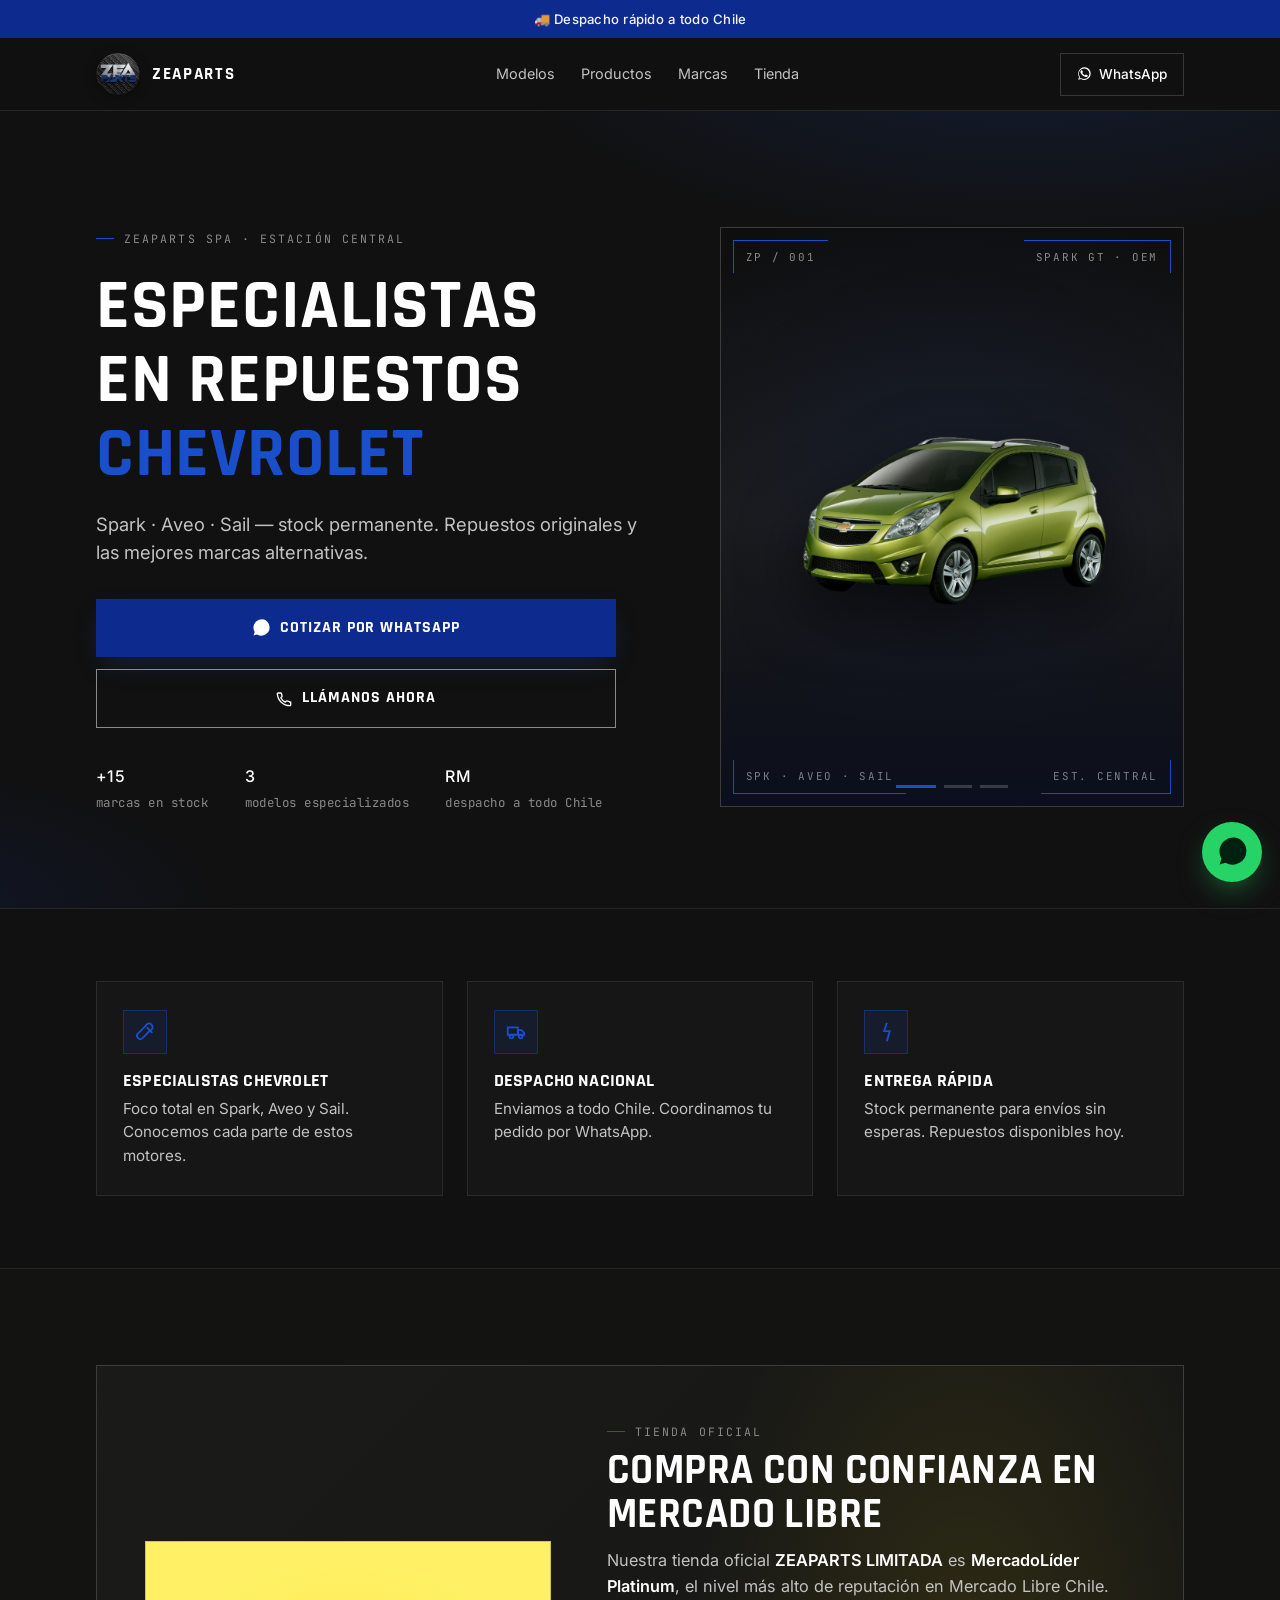
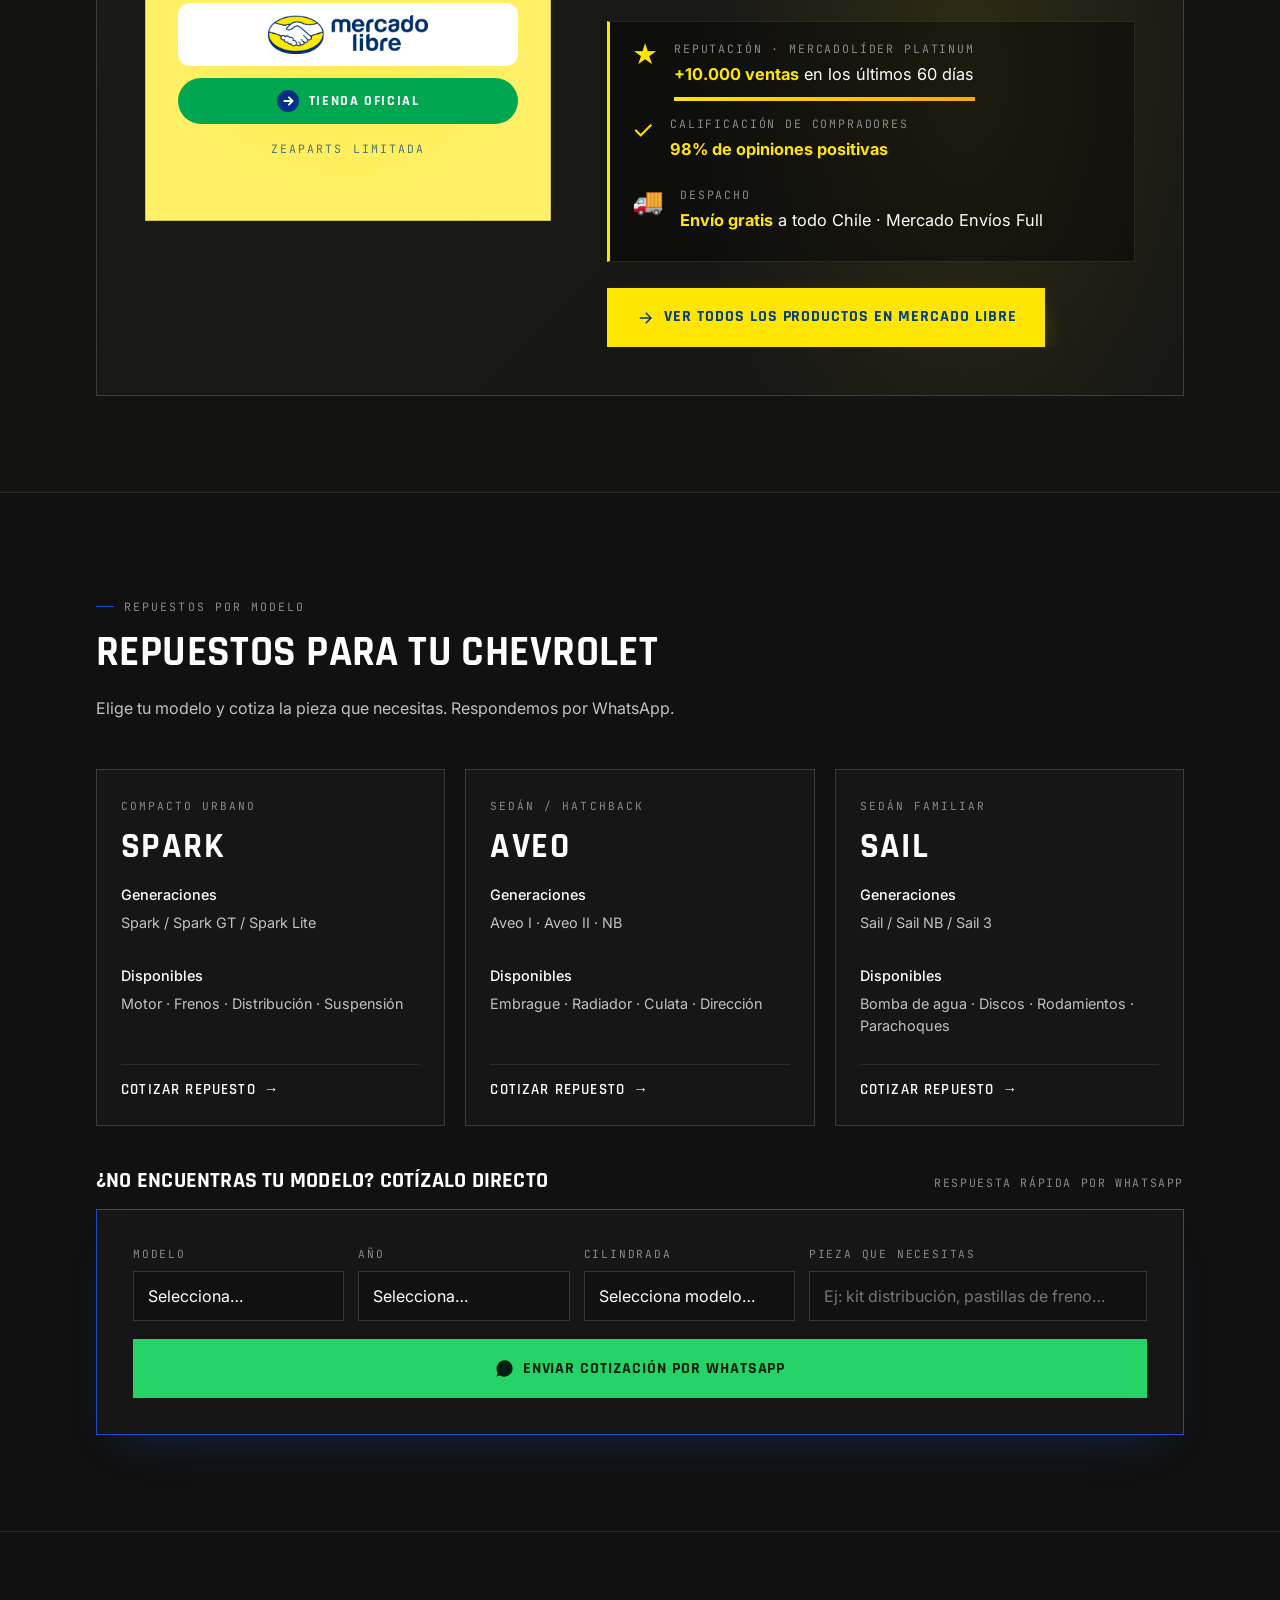
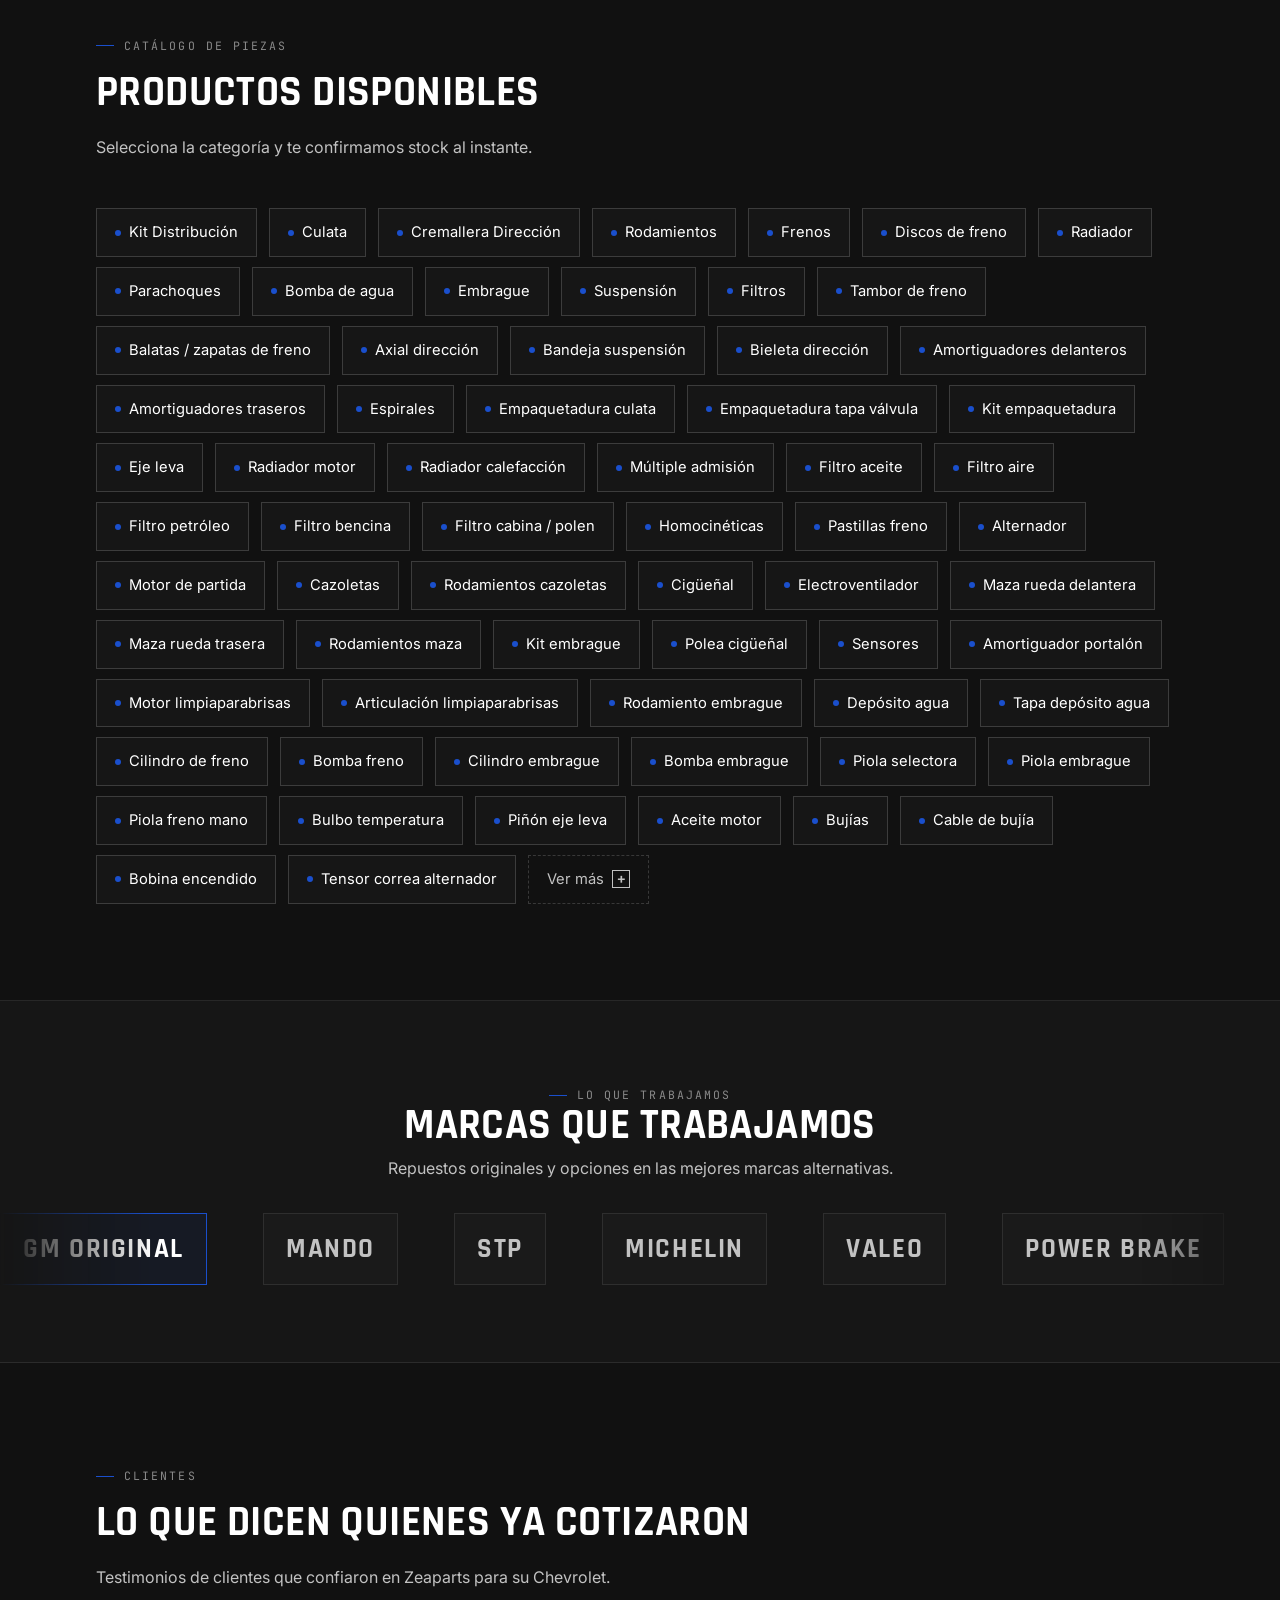
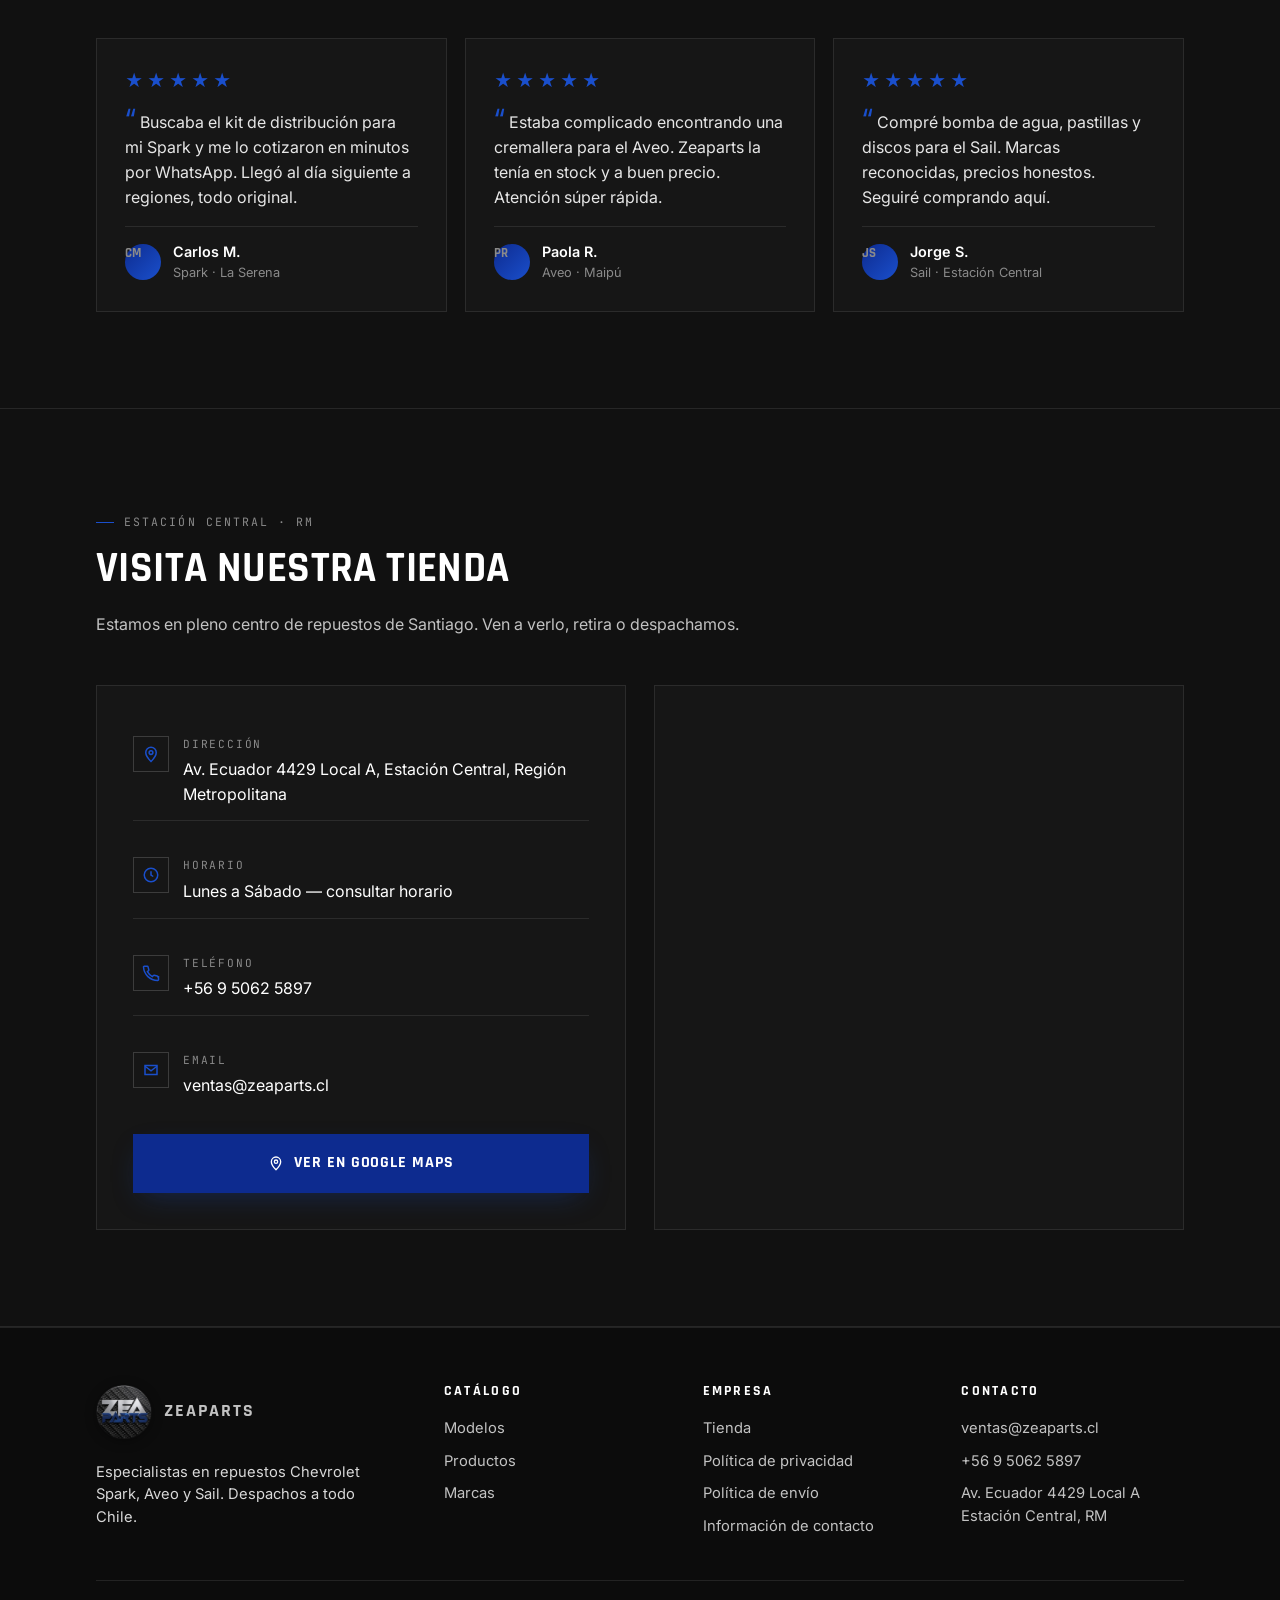
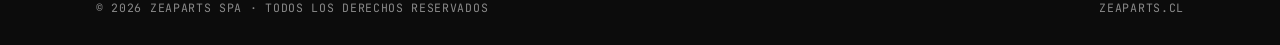
==== commit c8a2d3a5: "Agrega GTM y corrige responsive sección Mercado Libre - Instala Google Tag Manager (GTM-MKPZRV3S) en" ====
--- a/index.html
+++ b/index.html
@@ -2,6 +2,13 @@
 <html lang="es">
 <head>
 <meta charset="UTF-8" />
+<!-- Google Tag Manager -->
+<script>(function(w,d,s,l,i){w[l]=w[l]||[];w[l].push({'gtm.start':
+new Date().getTime(),event:'gtm.js'});var f=d.getElementsByTagName(s)[0],
+j=d.createElement(s),dl=l!='dataLayer'?'&l='+l:'';j.async=true;j.src=
+'https://www.googletagmanager.com/gtm.js?id='+i+dl;f.parentNode.insertBefore(j,f);
+})(window,document,'script','dataLayer','GTM-MKPZRV3S');</script>
+<!-- End Google Tag Manager -->
 <meta name="viewport" content="width=device-width, initial-scale=1.0" />
 <title>ZEAPARTS · Repuestos Chevrolet Spark, Aveo y Sail · Estación Central</title>
 <meta name="description" content="Especialistas en repuestos Chevrolet Spark, Aveo y Sail. Cotiza por WhatsApp, despacho a todo Chile." />
@@ -911,22 +918,28 @@
   background:
     radial-gradient(ellipse at center, rgba(255, 225, 0, 0.18), transparent 65%),
     #fff066;
-  padding: clamp(36px, 5vw, 56px) clamp(20px, 3vw, 32px);
+  padding: clamp(24px, 4vw, 56px) clamp(16px, 3vw, 32px);
   display: flex; align-items: center; justify-content: center;
-  min-height: 280px;
+  min-height: 200px;
   border: 1px solid rgba(0,0,0,0.18);
+  min-width: 0;
+  overflow: hidden;
+}
+@media (min-width: 880px) {
+  .ml-left { min-height: 280px; }
 }
 .ml-badges {
   display: flex;
   flex-direction: column;
   align-items: center;
-  gap: 14px;
+  gap: 12px;
+  width: 100%;
 }
 .ml-badge {
   display: inline-flex;
   align-items: center;
   gap: 10px;
-  padding: 14px 22px;
+  padding: 12px 18px;
   font-family: var(--font-display);
   font-weight: 700;
   font-size: 1.05rem;
@@ -934,22 +947,24 @@
   border-radius: 999px;
   background: #fff;
   color: #003e7e;
-}
-.ml-badge svg { width: 22px; height: 22px; }
-.ml-badge-handshake { color: #1D3A6A; padding: 14px 22px; background: #fff; border-radius: 12px; }
-.ml-badge-handshake img { width: 180px; height: auto; display: block; }
+  max-width: 100%;
+}
+.ml-badge svg { width: 22px; height: 22px; flex-shrink: 0; }
+.ml-badge-handshake { color: #1D3A6A; padding: 12px 18px; background: #fff; border-radius: 12px; width: 100%; box-sizing: border-box; justify-content: center; }
+.ml-badge-handshake img { width: 100%; max-width: 160px; height: auto; display: block; }
 .ml-badge-handshake span { font-family: var(--font-display); font-weight: 700; font-size: 1.05rem; letter-spacing: 0.01em; text-transform: lowercase; }
-.ml-badge-official { color: #fff; background: #00a650; }
+.ml-badge-official { color: #fff; background: #00a650; width: 100%; box-sizing: border-box; justify-content: center; }
 .ml-badge-official svg { color: #fff; }
 .ml-badge-official span { font-size: .85rem; letter-spacing: 0.12em; }
 .ml-store-name {
-  margin-top: 6px;
+  margin-top: 4px;
   font-family: var(--font-mono);
-  font-size: .78rem;
+  font-size: .72rem;
   letter-spacing: 0.18em;
   color: rgba(0, 62, 126, 0.7);
-}
-.ml-right { position: relative; }
+  text-align: center;
+}
+.ml-right { position: relative; min-width: 0; overflow: hidden; }
 .ml-right h2 { margin-top: 8px; margin-bottom: 12px; }
 .ml-right p { color: var(--silver); margin-bottom: 22px; font-size: 1.02rem; }
 .ml-right p b { color: var(--white); font-weight: 600; }
@@ -1392,6 +1407,10 @@
 </head>
 
 <body data-tone="mid" data-models="cards" data-cats="pills" data-hero="spec">
+<!-- Google Tag Manager (noscript) -->
+<noscript><iframe src="https://www.googletagmanager.com/ns.html?id=GTM-MKPZRV3S"
+height="0" width="0" style="display:none;visibility:hidden"></iframe></noscript>
+<!-- End Google Tag Manager (noscript) -->
 
 <!-- ================== TOP BAR ================== -->
 <div class="topbar"><span>🚚 Despacho rápido a todo Chile</span></div>
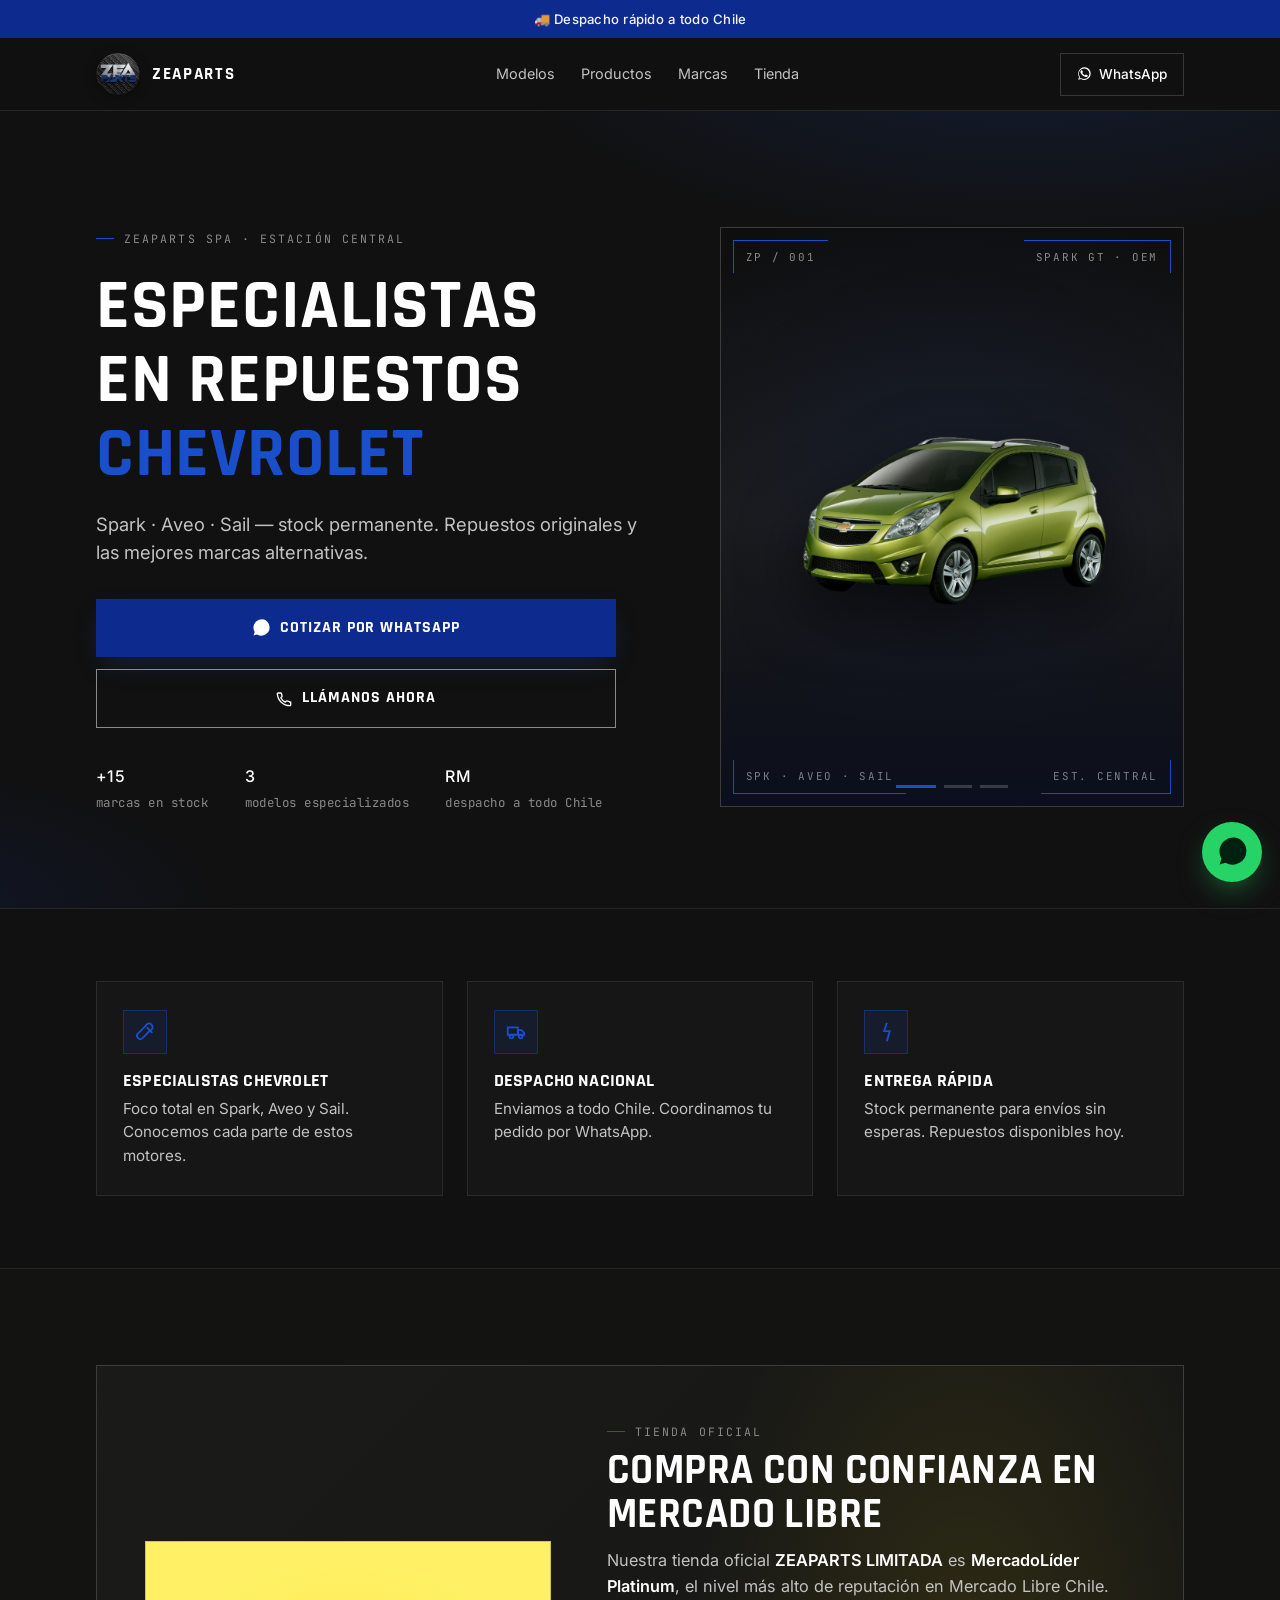
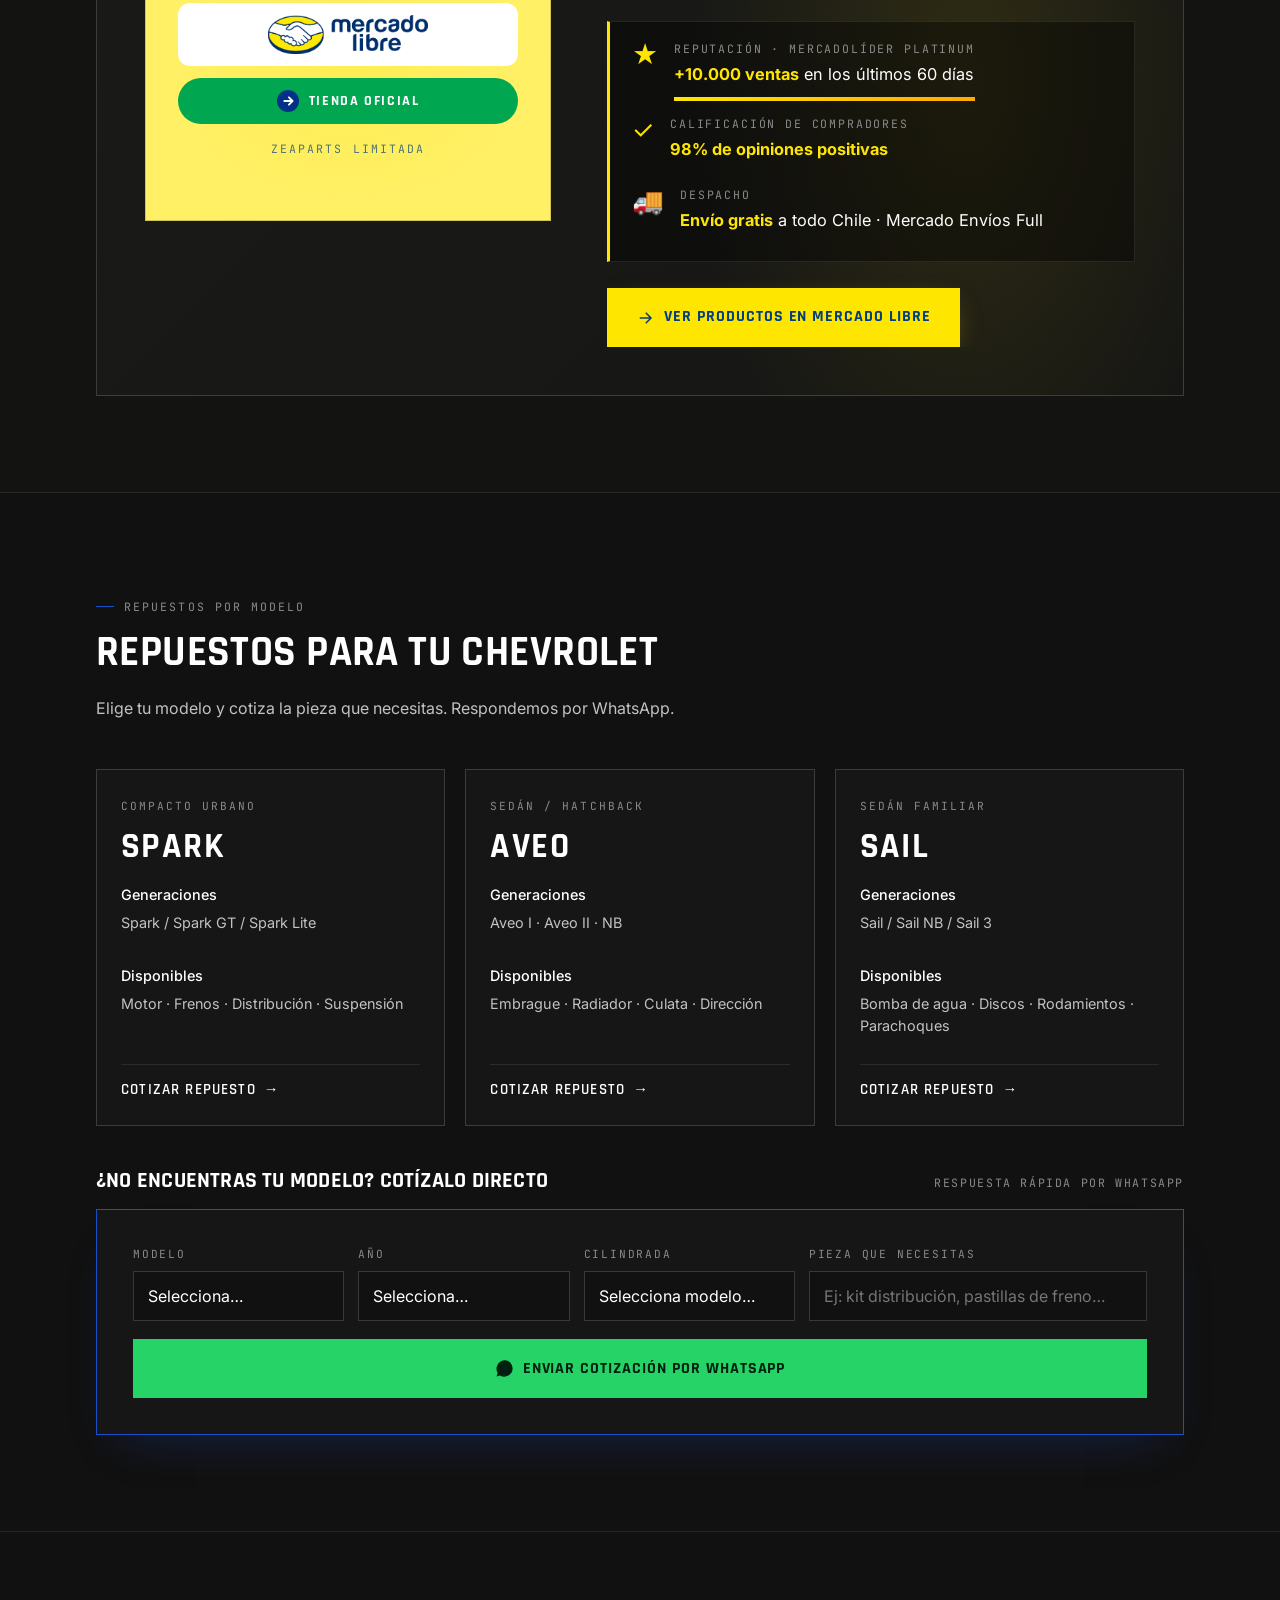
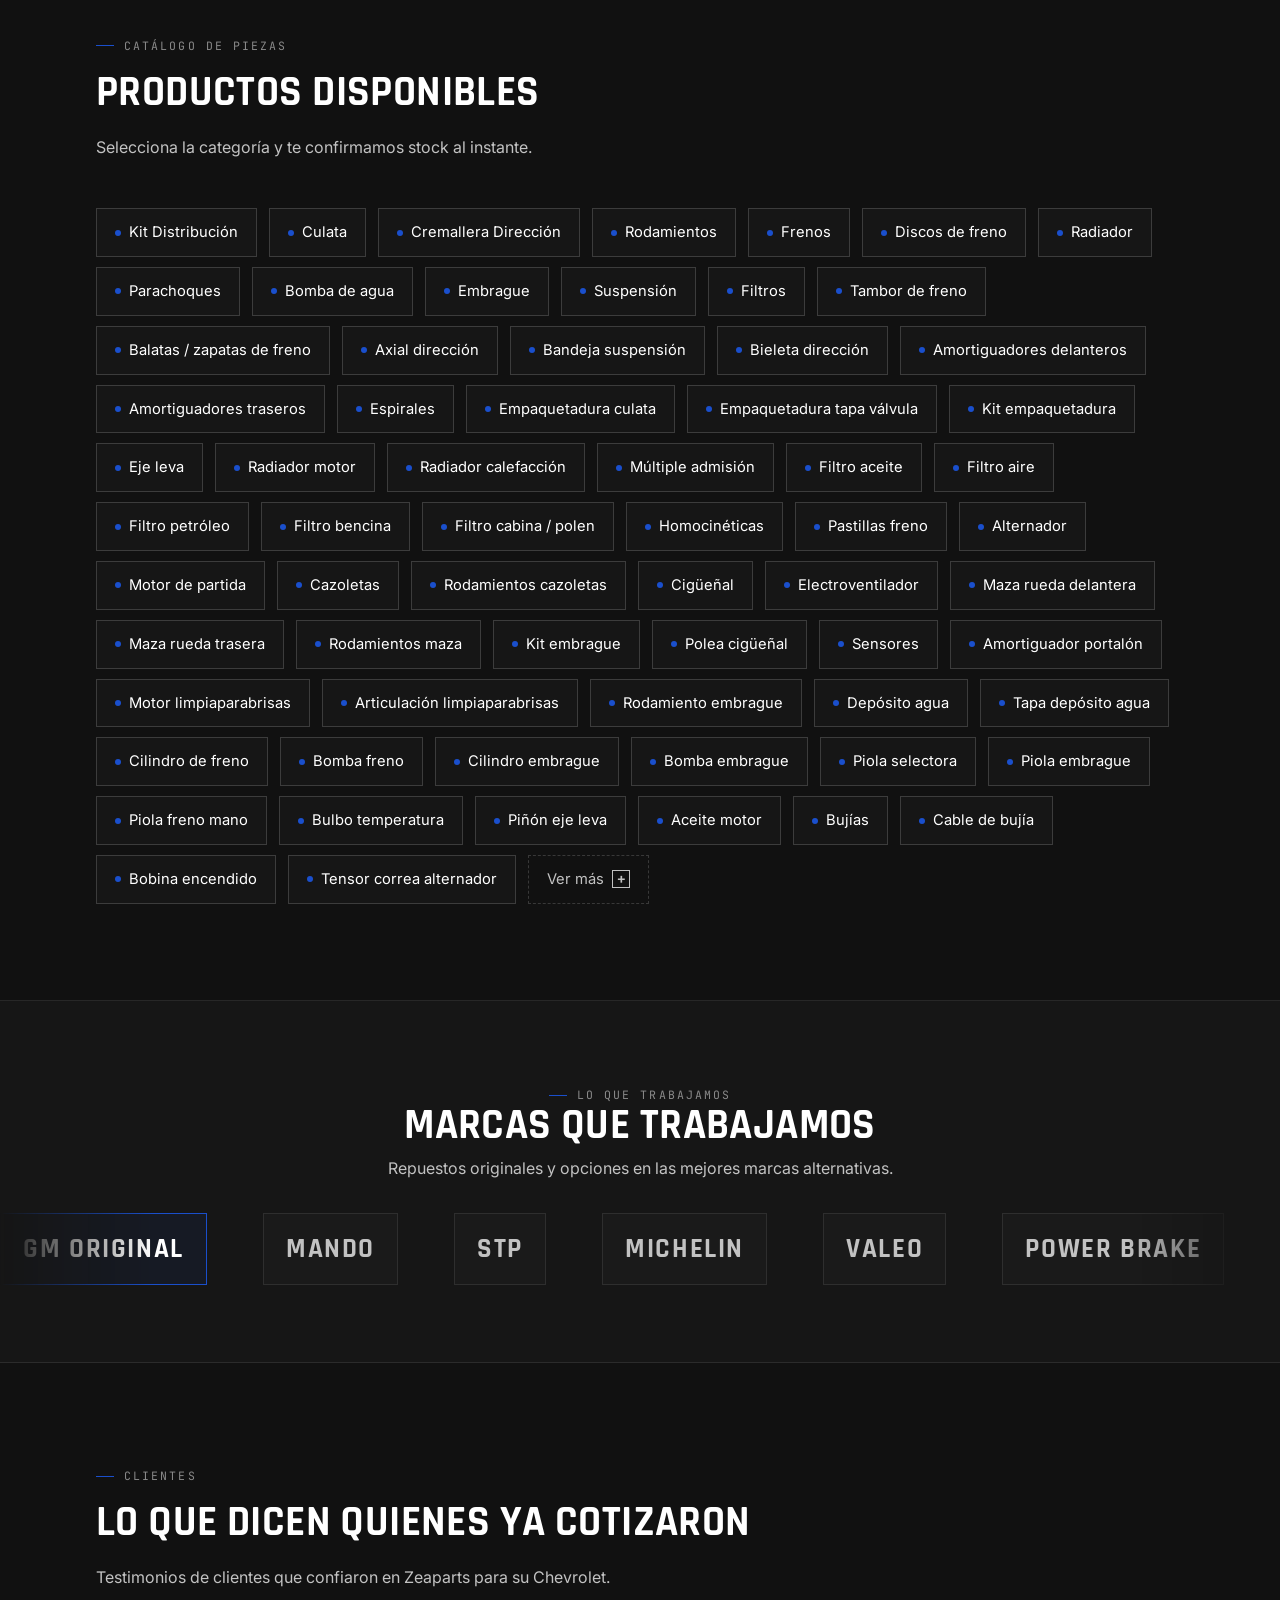
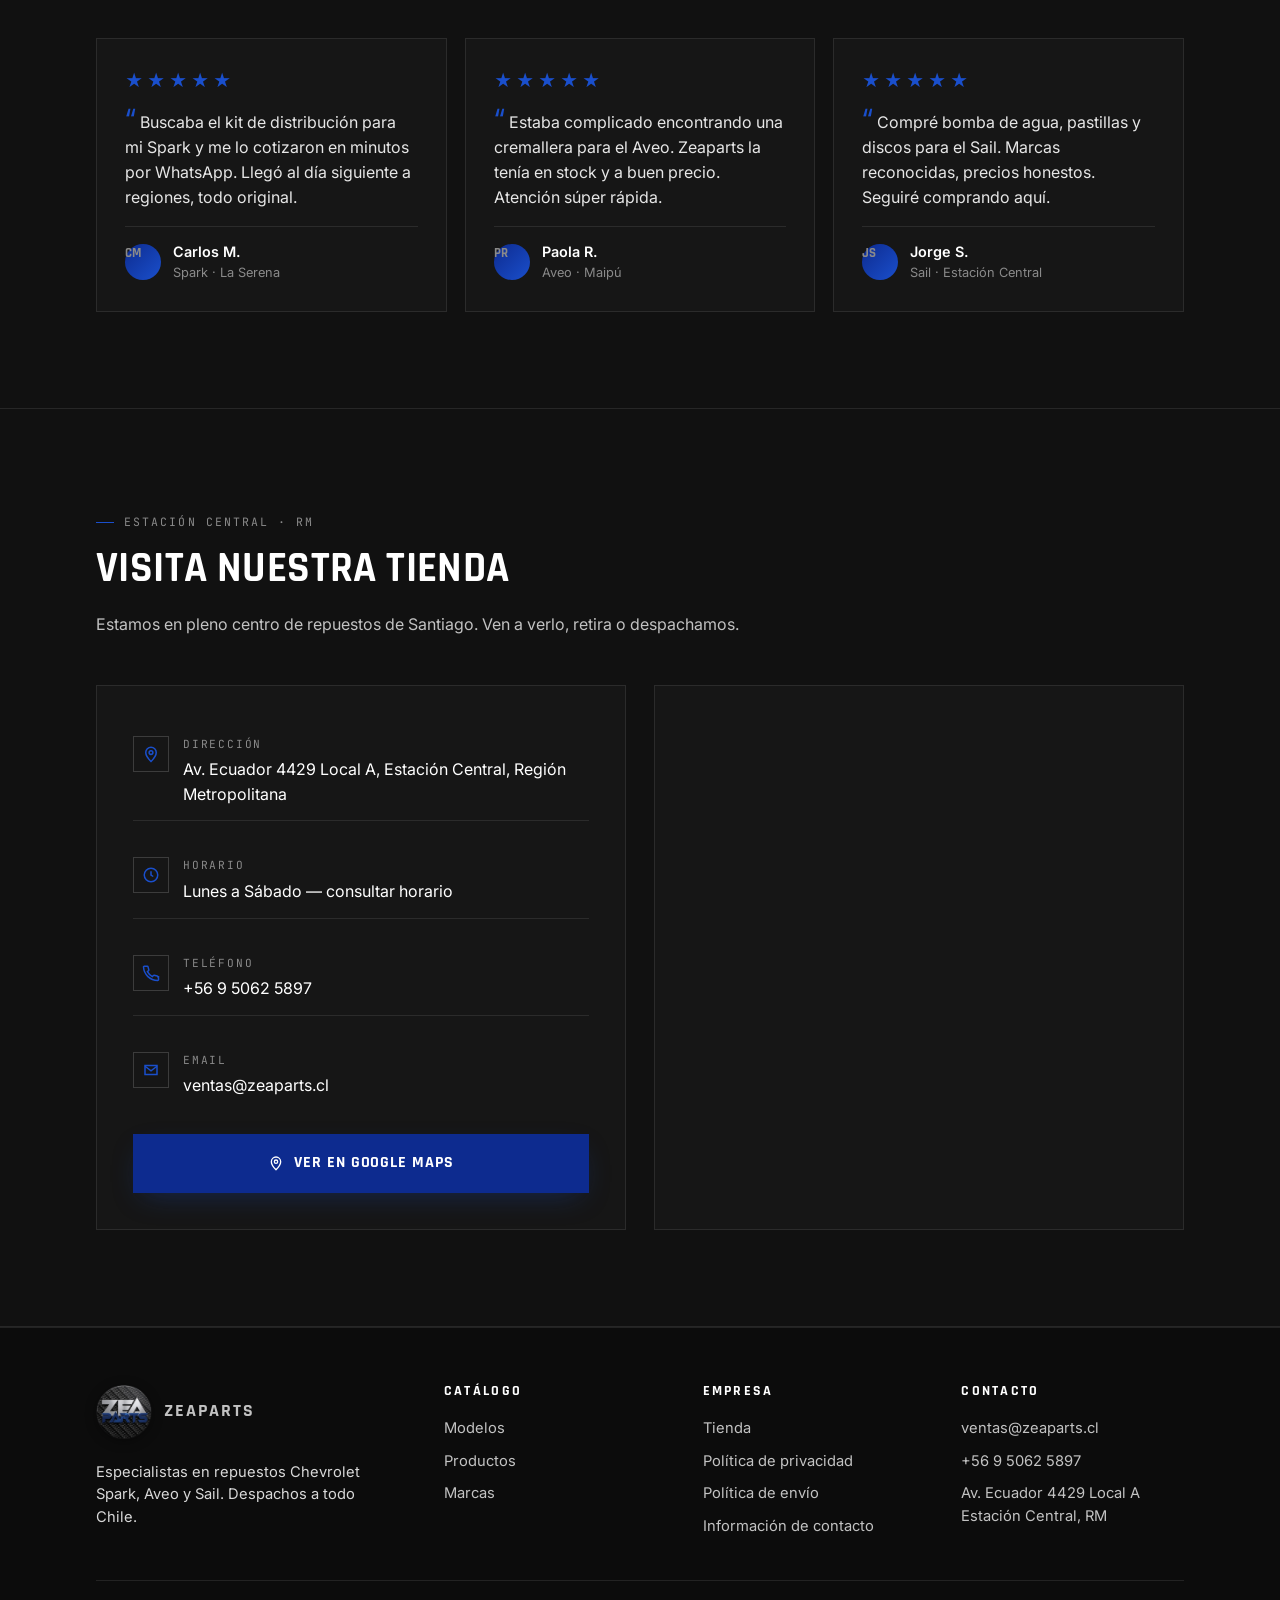
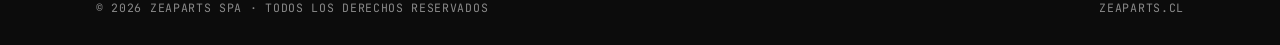
==== commit d603ad5b: "Acorta texto del CTA de la sección Mercado Libre Co-Authored-By: Claude Sonnet 4.6 <noreply@anthropi" ====
--- a/index.html
+++ b/index.html
@@ -1555,7 +1555,7 @@
         </div>
         <a class="btn btn-ml" href="https://listado.mercadolibre.cl/pagina/zeapartslimitada/#component=menu_corridors&tracking_id=f1c1dcf3fd7cce57aa73783e5b941661&label=Todos+los+productos&global_position=1" target="_blank" rel="noopener">
           <svg viewBox="0 0 24 24" width="18" height="18" fill="none" stroke="currentColor" stroke-width="2" aria-hidden="true"><path d="M5 12h14M13 5l7 7-7 7"/></svg>
-          Ver todos los productos en Mercado Libre
+          Ver productos en Mercado Libre
         </a>
       </div>
     </div>
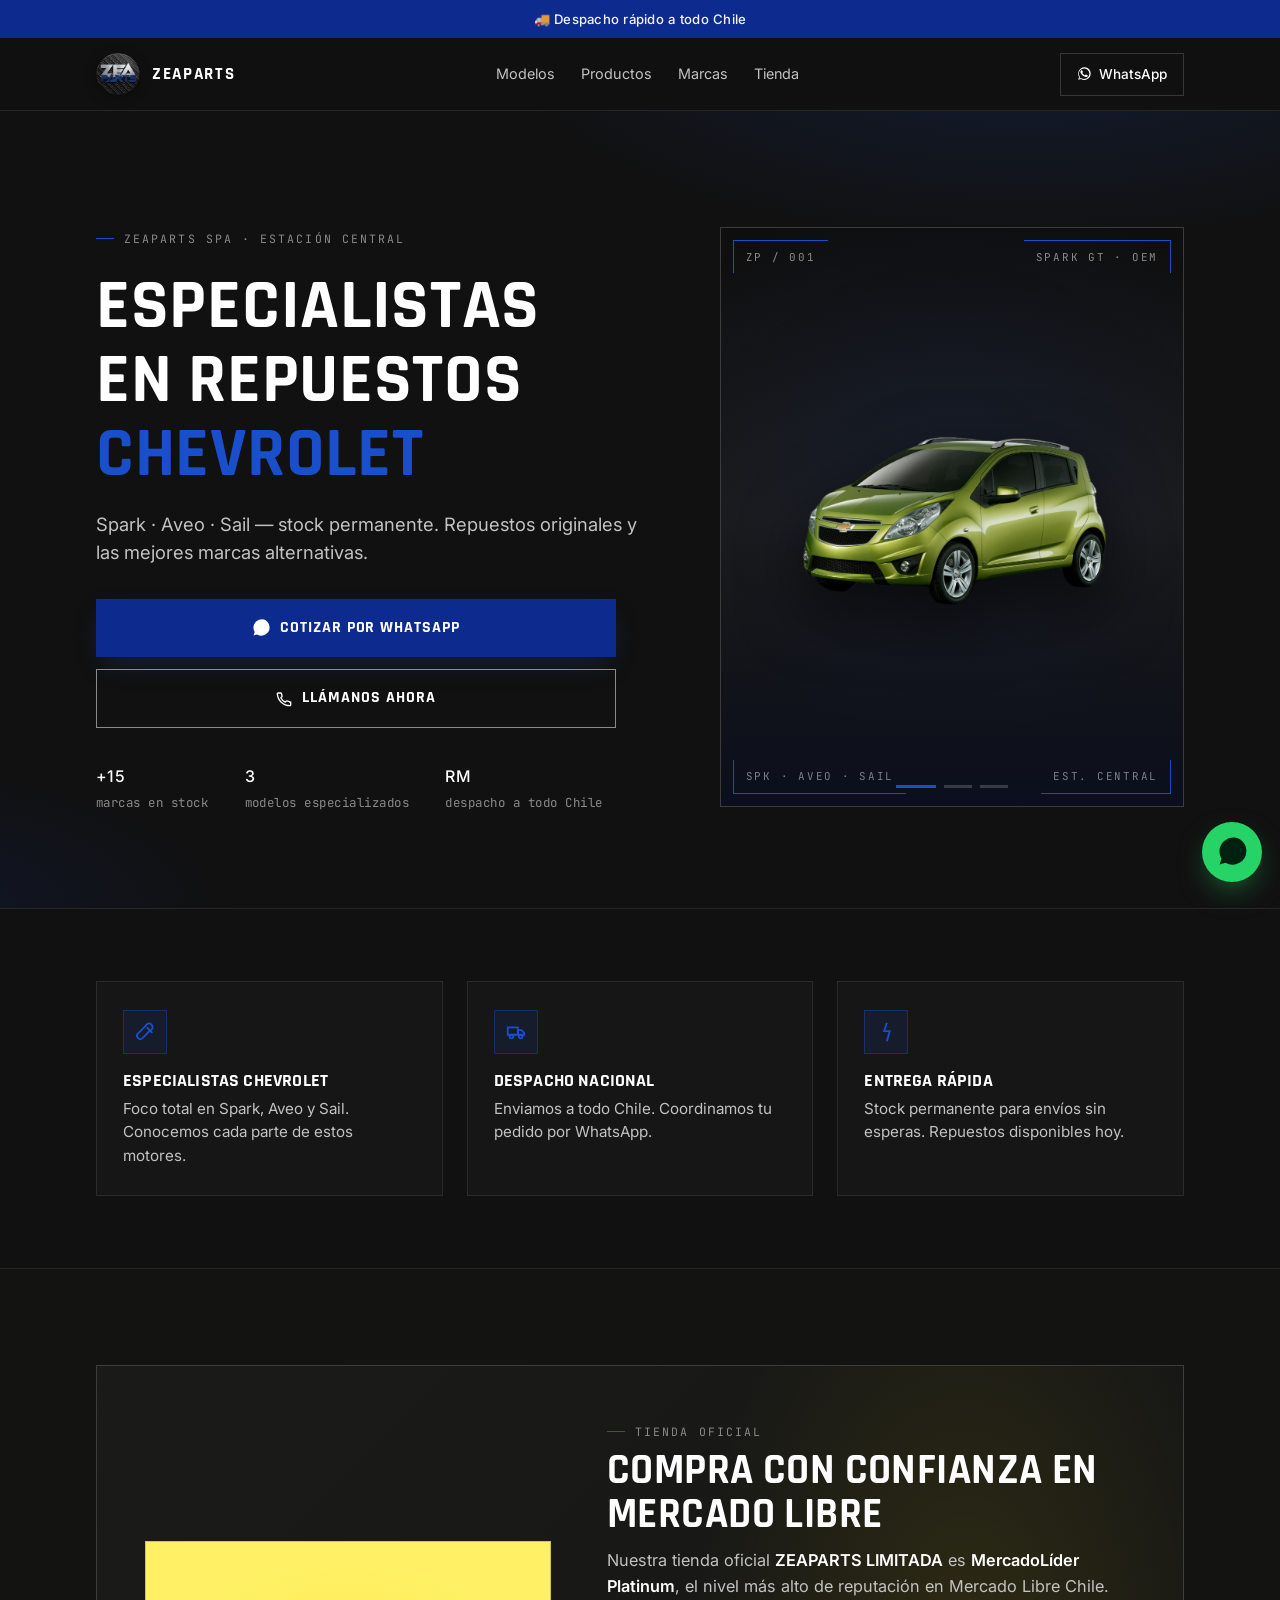
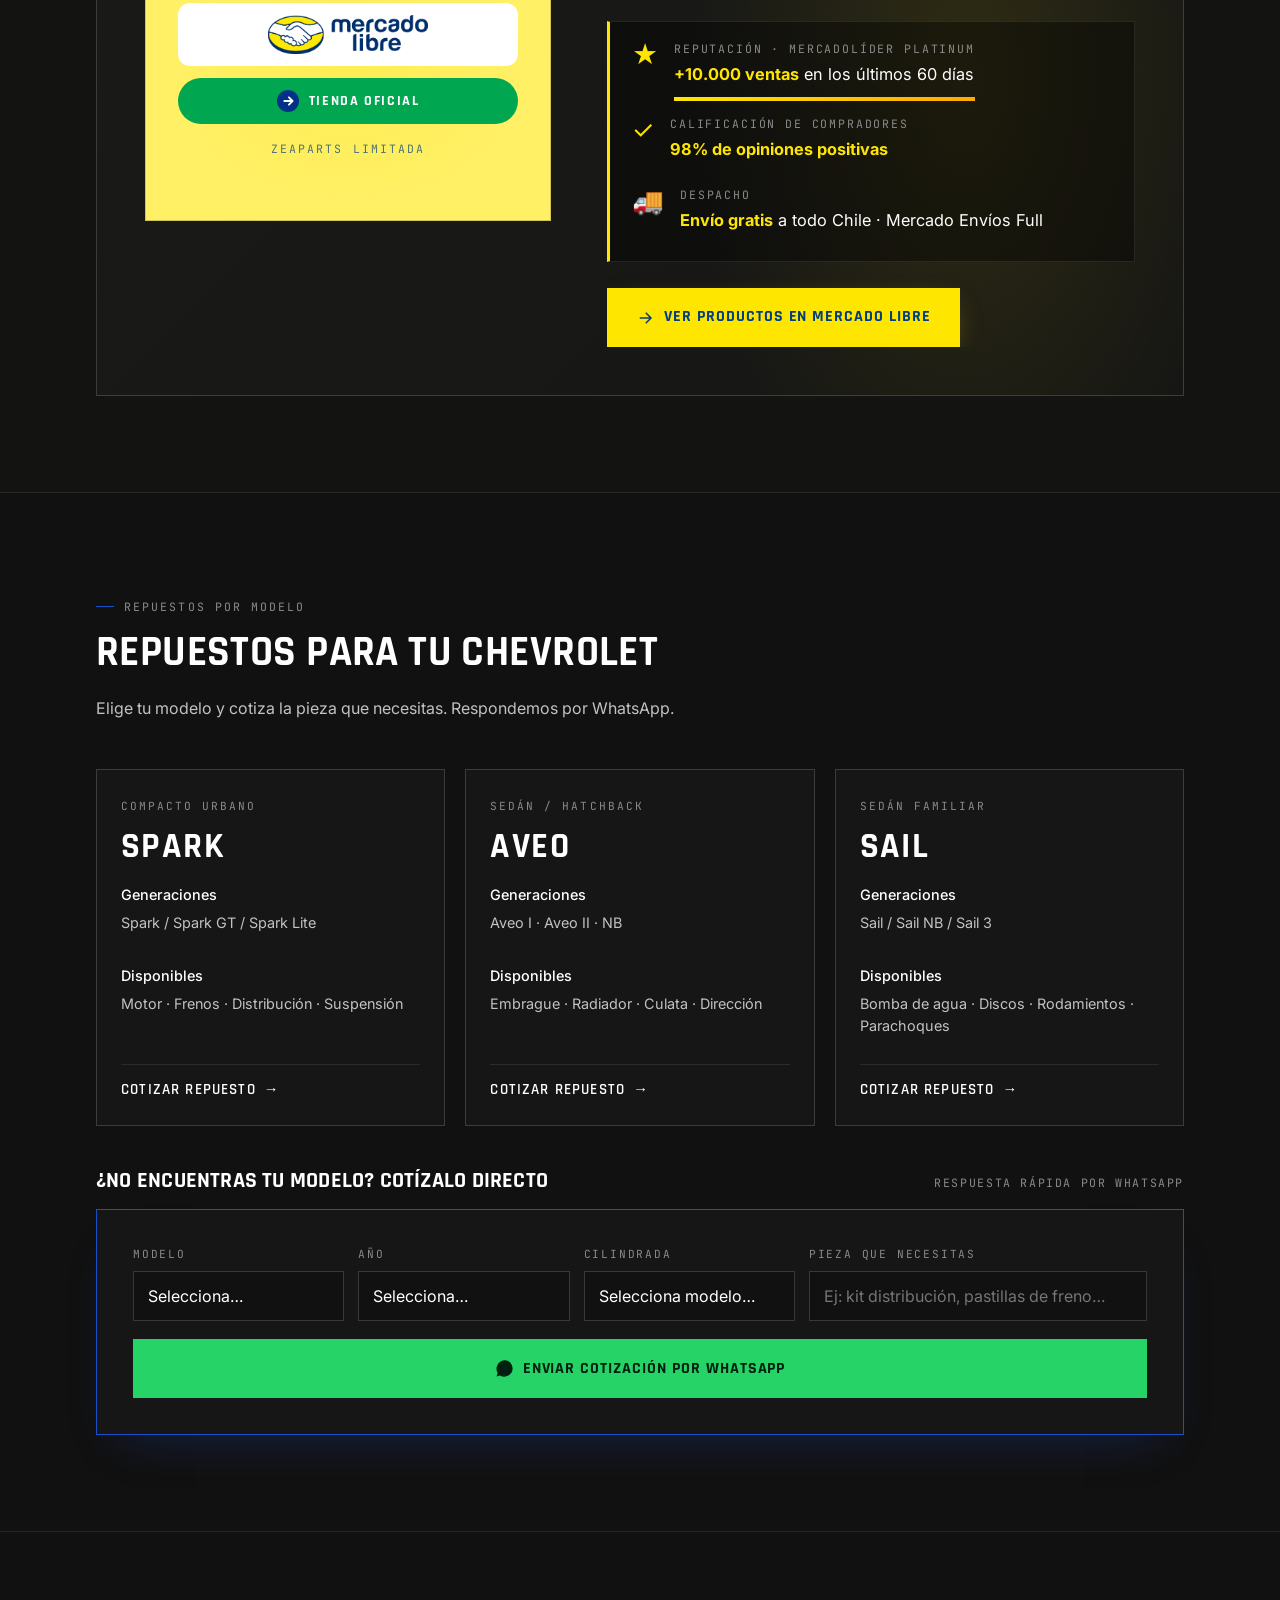
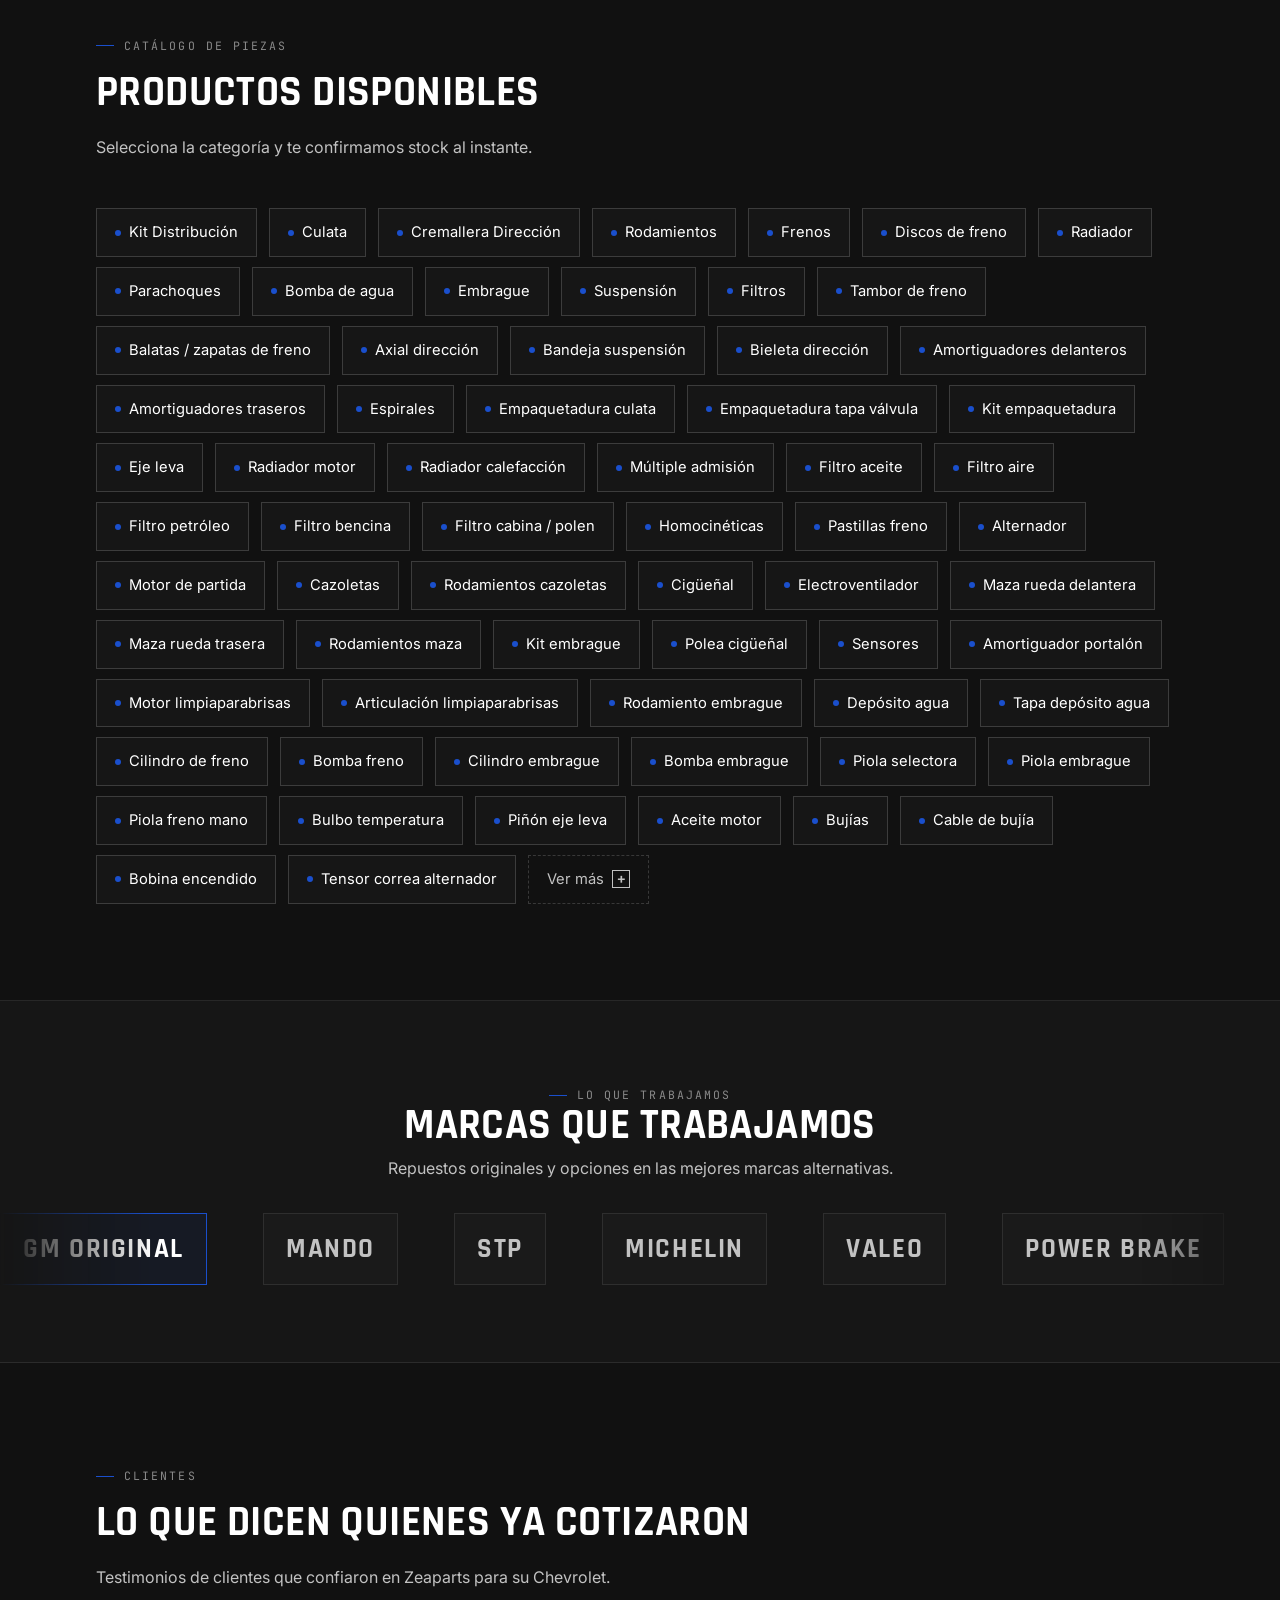
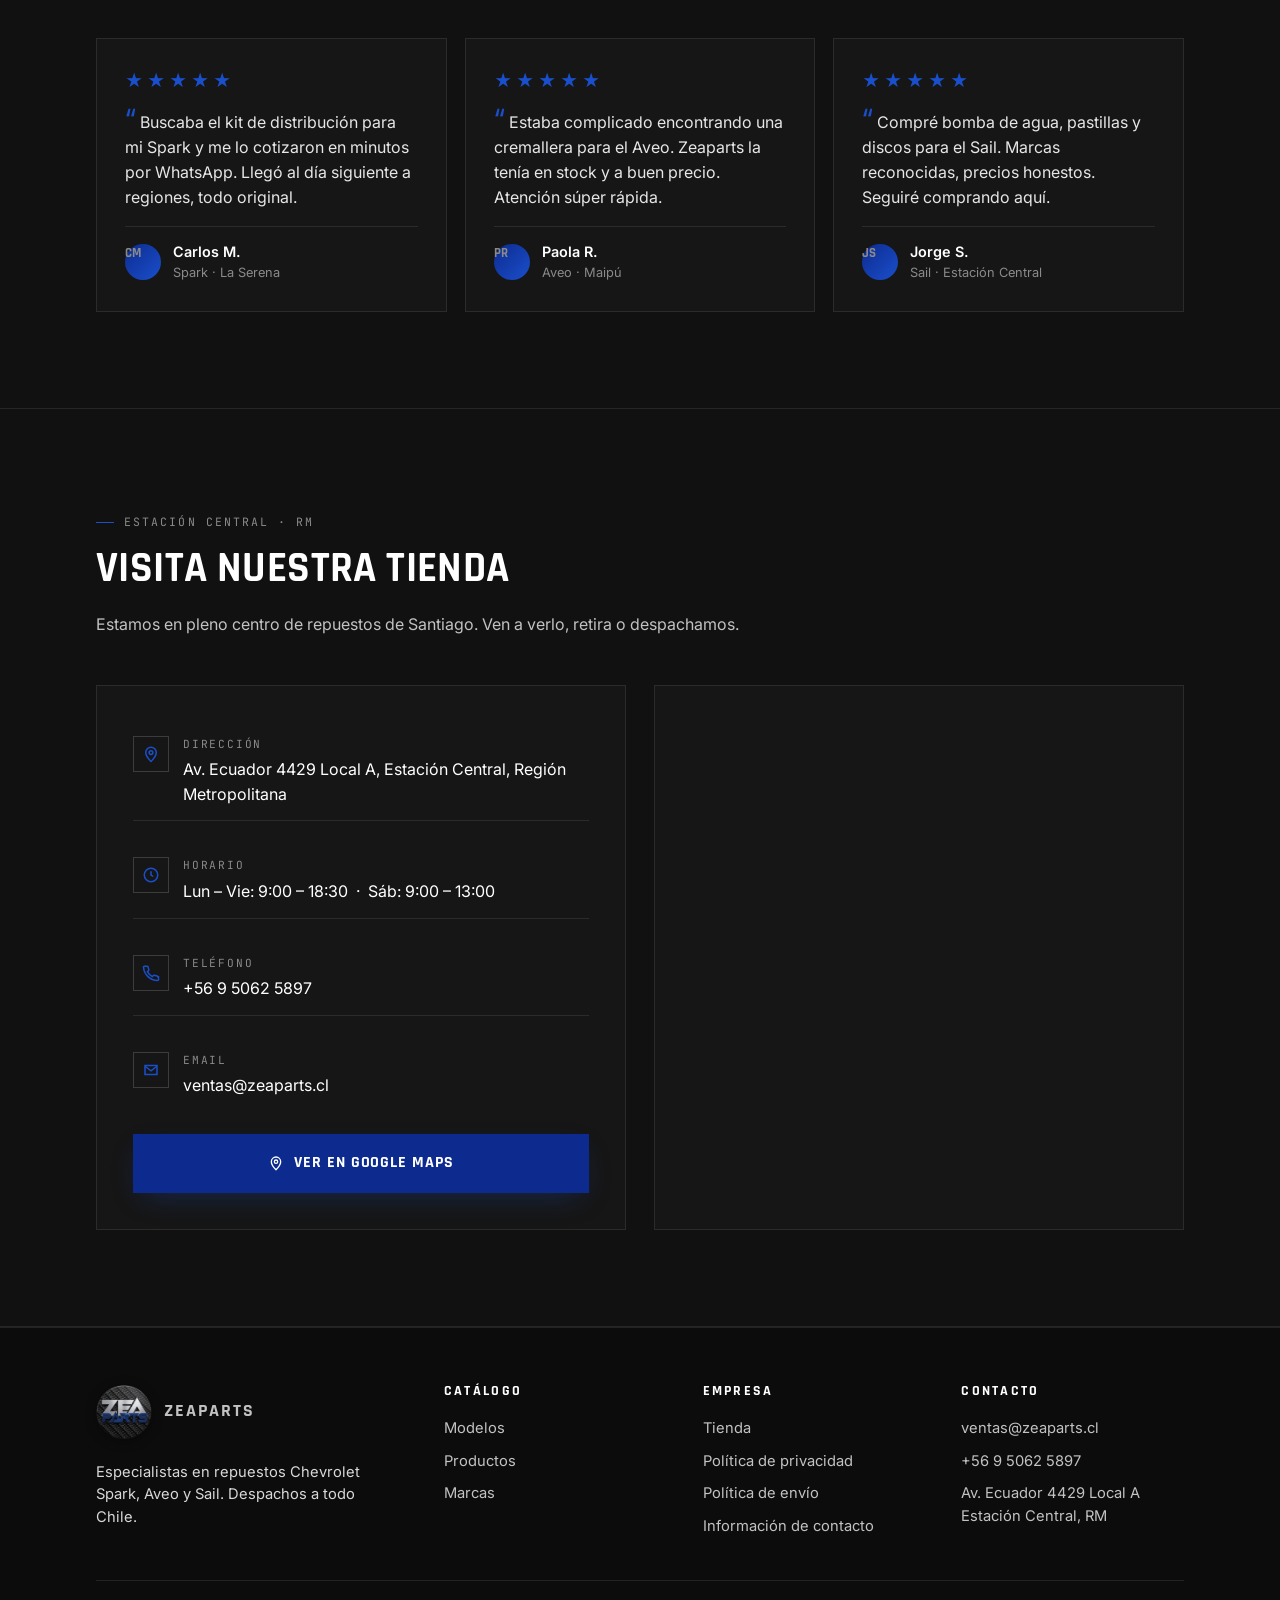
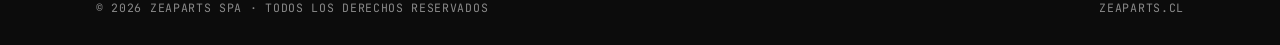
==== commit cb7f1180: "Actualiza horario de atención en sección tienda Lun–Vie 9:00–18:30 · Sáb 9:00–13:00  Co-Authored-By:" ====
--- a/index.html
+++ b/index.html
@@ -1428,7 +1428,7 @@
       <a href="#marcas">Marcas</a>
       <a href="#tienda">Tienda</a>
     </nav>
-    <a class="nav-cta" href="https://wa.me/56950625897?text=Hola%2C%20quiero%20cotizar%20un%20repuesto" target="_blank" rel="noopener">
+    <a class="nav-cta" href="https://wa.me/56950625897?text=Hola%2C%20quiero%20cotizar%20un%20repuesto" target="_blank" rel="noopener" data-gtm-event="whatsapp_click" data-gtm-label="nav">
       <svg viewBox="0 0 24 24" width="14" height="14" fill="currentColor" aria-hidden="true"><path d="M20.5 3.5A11 11 0 0 0 3.6 17.3L2 22l4.8-1.5a11 11 0 0 0 16.7-9.4 11 11 0 0 0-3-7.6Zm-8.5 17a9 9 0 0 1-4.6-1.3l-.3-.2-2.9.9.9-2.8-.2-.3a9 9 0 1 1 7.1 3.7Zm5.2-6.7c-.3-.2-1.6-.8-1.9-.9-.3-.1-.5-.2-.7.2-.2.3-.7.9-.9 1-.2.2-.3.2-.6 0-1.7-.9-2.9-1.6-4-3.7-.3-.5.3-.5.9-1.6.1-.2 0-.3 0-.5l-1-2.2c-.2-.5-.5-.5-.7-.5h-.6c-.2 0-.5.1-.8.4-.3.4-1 1-1 2.5s1.1 2.9 1.2 3.1c.2.2 2.2 3.4 5.4 4.7 3.2 1.3 3.2.9 3.8.9.6 0 1.7-.7 2-1.4.3-.7.3-1.3.2-1.4-.1-.1-.3-.2-.6-.4Z"/></svg>
       <span>WhatsApp</span>
     </a>
@@ -1446,11 +1446,11 @@
         <h1 id="heroTitle">Especialistas en repuestos <span class="accent">Chevrolet</span></h1>
         <p class="hero-sub" id="heroSub">Spark · Aveo · Sail — stock permanente. Repuestos originales y las mejores marcas alternativas.</p>
         <div class="hero-ctas">
-          <a class="btn btn-primary" href="https://wa.me/56950625897?text=Hola%2C%20quiero%20cotizar%20un%20repuesto" target="_blank" rel="noopener">
+          <a class="btn btn-primary" href="https://wa.me/56950625897?text=Hola%2C%20quiero%20cotizar%20un%20repuesto" target="_blank" rel="noopener" data-gtm-event="whatsapp_click" data-gtm-label="hero">
             <svg viewBox="0 0 24 24" width="18" height="18" fill="currentColor" aria-hidden="true"><path d="M20.5 3.5A11 11 0 0 0 3.6 17.3L2 22l4.8-1.5a11 11 0 0 0 16.7-9.4 11 11 0 0 0-3-7.6Zm-3.3 10.3c-.3-.2-1.6-.8-1.9-.9-.3-.1-.5-.2-.7.2-.2.3-.7.9-.9 1-.2.2-.3.2-.6 0-1.7-.9-2.9-1.6-4-3.7-.3-.5.3-.5.9-1.6.1-.2 0-.3 0-.5l-1-2.2c-.2-.5-.5-.5-.7-.5h-.6c-.2 0-.5.1-.8.4-.3.4-1 1-1 2.5s1.1 2.9 1.2 3.1c.2.2 2.2 3.4 5.4 4.7 3.2 1.3 3.2.9 3.8.9.6 0 1.7-.7 2-1.4.3-.7.3-1.3.2-1.4-.1-.1-.3-.2-.6-.4Z"/></svg>
             Cotizar por WhatsApp
           </a>
-          <a class="btn btn-outline" href="tel:+56950625897">
+          <a class="btn btn-outline" href="tel:+56950625897" data-gtm-event="llamar_click" data-gtm-label="hero">
             <svg viewBox="0 0 24 24" width="16" height="16" fill="none" stroke="currentColor" stroke-width="2" aria-hidden="true"><path d="M22 16.92V21a1 1 0 0 1-1.1 1A19 19 0 0 1 2 4.1 1 1 0 0 1 3 3h4.09a1 1 0 0 1 1 .75l1 4a1 1 0 0 1-.29 1L7.21 10.21a16 16 0 0 0 6.58 6.58l1.46-1.59a1 1 0 0 1 1-.29l4 1a1 1 0 0 1 .75 1Z"/></svg>
             Llámanos ahora
           </a>
@@ -1553,7 +1553,7 @@
             </div>
           </div>
         </div>
-        <a class="btn btn-ml" href="https://listado.mercadolibre.cl/pagina/zeapartslimitada/#component=menu_corridors&tracking_id=f1c1dcf3fd7cce57aa73783e5b941661&label=Todos+los+productos&global_position=1" target="_blank" rel="noopener">
+        <a class="btn btn-ml" href="https://listado.mercadolibre.cl/pagina/zeapartslimitada/#component=menu_corridors&tracking_id=f1c1dcf3fd7cce57aa73783e5b941661&label=Todos+los+productos&global_position=1" target="_blank" rel="noopener" data-gtm-event="ml_click" data-gtm-label="cta-ml">
           <svg viewBox="0 0 24 24" width="18" height="18" fill="none" stroke="currentColor" stroke-width="2" aria-hidden="true"><path d="M5 12h14M13 5l7 7-7 7"/></svg>
           Ver productos en Mercado Libre
         </a>
@@ -1573,21 +1573,21 @@
 
     <!-- LAYOUT A — cards -->
     <div class="models-cards layout-cards">
-      <a class="model-card" href="https://wa.me/56950625897?text=Hola%2C%20necesito%20un%20repuesto%20para%20mi%20Chevrolet%20Spark" target="_blank" rel="noopener">
+      <a class="model-card" href="https://wa.me/56950625897?text=Hola%2C%20necesito%20un%20repuesto%20para%20mi%20Chevrolet%20Spark" target="_blank" rel="noopener" data-gtm-event="whatsapp_click" data-gtm-label="modelo-spark">
         <span class="model-tag">Compacto urbano</span>
         <h3>Spark</h3>
         <div class="model-line"><b>Generaciones</b><span>Spark / Spark GT / Spark Lite</span></div>
         <div class="model-line"><b>Disponibles</b><span>Motor · Frenos · Distribución · Suspensión</span></div>
         <span class="model-cta">Cotizar repuesto</span>
       </a>
-      <a class="model-card" href="https://wa.me/56950625897?text=Hola%2C%20necesito%20un%20repuesto%20para%20mi%20Chevrolet%20Aveo" target="_blank" rel="noopener">
+      <a class="model-card" href="https://wa.me/56950625897?text=Hola%2C%20necesito%20un%20repuesto%20para%20mi%20Chevrolet%20Aveo" target="_blank" rel="noopener" data-gtm-event="whatsapp_click" data-gtm-label="modelo-aveo">
         <span class="model-tag">Sedán / Hatchback</span>
         <h3>Aveo</h3>
         <div class="model-line"><b>Generaciones</b><span>Aveo I · Aveo II · NB</span></div>
         <div class="model-line"><b>Disponibles</b><span>Embrague · Radiador · Culata · Dirección</span></div>
         <span class="model-cta">Cotizar repuesto</span>
       </a>
-      <a class="model-card" href="https://wa.me/56950625897?text=Hola%2C%20necesito%20un%20repuesto%20para%20mi%20Chevrolet%20Sail" target="_blank" rel="noopener">
+      <a class="model-card" href="https://wa.me/56950625897?text=Hola%2C%20necesito%20un%20repuesto%20para%20mi%20Chevrolet%20Sail" target="_blank" rel="noopener" data-gtm-event="whatsapp_click" data-gtm-label="modelo-sail">
         <span class="model-tag">Sedán familiar</span>
         <h3>Sail</h3>
         <div class="model-line"><b>Generaciones</b><span>Sail / Sail NB / Sail 3</span></div>
@@ -1598,19 +1598,19 @@
 
     <!-- LAYOUT B — visual selector -->
     <div class="models-visual layout-visual">
-      <a class="model-visual" href="https://wa.me/56950625897?text=Hola%2C%20necesito%20un%20repuesto%20para%20mi%20Chevrolet%20Spark" target="_blank" rel="noopener">
+      <a class="model-visual" href="https://wa.me/56950625897?text=Hola%2C%20necesito%20un%20repuesto%20para%20mi%20Chevrolet%20Spark" target="_blank" rel="noopener" data-gtm-event="whatsapp_click" data-gtm-label="visual-spark">
         <div class="silo">[ silueta · Spark ]</div>
         <h3>Spark</h3>
         <span class="years">2003 — 2017</span>
         <span class="btn btn-primary btn-sm">Cotizar Spark</span>
       </a>
-      <a class="model-visual" href="https://wa.me/56950625897?text=Hola%2C%20necesito%20un%20repuesto%20para%20mi%20Chevrolet%20Aveo" target="_blank" rel="noopener">
+      <a class="model-visual" href="https://wa.me/56950625897?text=Hola%2C%20necesito%20un%20repuesto%20para%20mi%20Chevrolet%20Aveo" target="_blank" rel="noopener" data-gtm-event="whatsapp_click" data-gtm-label="visual-aveo">
         <div class="silo">[ silueta · Aveo ]</div>
         <h3>Aveo</h3>
         <span class="years">2006 — 2017</span>
         <span class="btn btn-primary btn-sm">Cotizar Aveo</span>
       </a>
-      <a class="model-visual" href="https://wa.me/56950625897?text=Hola%2C%20necesito%20un%20repuesto%20para%20mi%20Chevrolet%20Sail" target="_blank" rel="noopener">
+      <a class="model-visual" href="https://wa.me/56950625897?text=Hola%2C%20necesito%20un%20repuesto%20para%20mi%20Chevrolet%20Sail" target="_blank" rel="noopener" data-gtm-event="whatsapp_click" data-gtm-label="visual-sail">
         <div class="silo">[ silueta · Sail ]</div>
         <h3>Sail</h3>
         <span class="years">2010 — actualidad</span>
@@ -1629,7 +1629,7 @@
           <span class="eyebrow"><span>Compacto urbano · 2003–2017</span></span>
           <h3>Chevrolet Spark</h3>
           <p>Stock permanente para Spark, Spark GT y Spark Lite. Cotizamos cualquier pieza de motor, frenos o suspensión.</p>
-          <a class="btn btn-primary" href="https://wa.me/56950625897?text=Hola%2C%20necesito%20un%20repuesto%20para%20mi%20Chevrolet%20Spark" target="_blank" rel="noopener">Cotizar Spark</a>
+          <a class="btn btn-primary" href="https://wa.me/56950625897?text=Hola%2C%20necesito%20un%20repuesto%20para%20mi%20Chevrolet%20Spark" target="_blank" rel="noopener" data-gtm-event="whatsapp_click" data-gtm-label="tab-spark">Cotizar Spark</a>
         </div>
         <ul>
           <li>Kit distribución / correa</li>
@@ -1644,7 +1644,7 @@
           <span class="eyebrow"><span>Sedán · Hatchback · 2006–2017</span></span>
           <h3>Chevrolet Aveo</h3>
           <p>Repuestos originales y alternativos para Aveo I, II y NB. Te ayudamos a identificar la pieza exacta.</p>
-          <a class="btn btn-primary" href="https://wa.me/56950625897?text=Hola%2C%20necesito%20un%20repuesto%20para%20mi%20Chevrolet%20Aveo" target="_blank" rel="noopener">Cotizar Aveo</a>
+          <a class="btn btn-primary" href="https://wa.me/56950625897?text=Hola%2C%20necesito%20un%20repuesto%20para%20mi%20Chevrolet%20Aveo" target="_blank" rel="noopener" data-gtm-event="whatsapp_click" data-gtm-label="tab-aveo">Cotizar Aveo</a>
         </div>
         <ul>
           <li>Kit embrague (LUK / Exedy)</li>
@@ -1659,7 +1659,7 @@
           <span class="eyebrow"><span>Sedán familiar · 2010 — actualidad</span></span>
           <h3>Chevrolet Sail</h3>
           <p>Stock continuo para Sail, Sail NB y Sail 3. Marcas originales GM y alternativas de primer nivel.</p>
-          <a class="btn btn-primary" href="https://wa.me/56950625897?text=Hola%2C%20necesito%20un%20repuesto%20para%20mi%20Chevrolet%20Sail" target="_blank" rel="noopener">Cotizar Sail</a>
+          <a class="btn btn-primary" href="https://wa.me/56950625897?text=Hola%2C%20necesito%20un%20repuesto%20para%20mi%20Chevrolet%20Sail" target="_blank" rel="noopener" data-gtm-event="whatsapp_click" data-gtm-label="tab-sail">Cotizar Sail</a>
         </div>
         <ul>
           <li>Bomba de agua AISIN / GMB</li>
@@ -1926,14 +1926,14 @@
           <span class="ico"><svg viewBox="0 0 24 24" fill="none" stroke="currentColor" stroke-width="2"><circle cx="12" cy="12" r="9"/><path d="M12 7v5l3 2"/></svg></span>
           <div>
             <div class="label">Horario</div>
-            <div class="value">Lunes a Sábado — consultar horario</div>
+            <div class="value">Lun – Vie: 9:00 – 18:30 &nbsp;·&nbsp; Sáb: 9:00 – 13:00</div>
           </div>
         </div>
         <div class="store-row">
           <span class="ico"><svg viewBox="0 0 24 24" fill="none" stroke="currentColor" stroke-width="2"><path d="M22 16.92V21a1 1 0 0 1-1.1 1A19 19 0 0 1 2 4.1 1 1 0 0 1 3 3h4.09a1 1 0 0 1 1 .75l1 4a1 1 0 0 1-.29 1L7.21 10.21a16 16 0 0 0 6.58 6.58l1.46-1.59a1 1 0 0 1 1-.29l4 1a1 1 0 0 1 .75 1Z"/></svg></span>
           <div>
             <div class="label">Teléfono</div>
-            <div class="value"><a href="tel:+56950625897">+56 9 5062 5897</a></div>
+            <div class="value"><a href="tel:+56950625897" data-gtm-event="llamar_click" data-gtm-label="contacto">+56 9 5062 5897</a></div>
           </div>
         </div>
         <div class="store-row">
@@ -1943,7 +1943,7 @@
             <div class="value"><a href="mailto:ventas@zeaparts.cl">ventas@zeaparts.cl</a></div>
           </div>
         </div>
-        <a class="btn btn-primary store-cta" href="https://maps.app.goo.gl/sCFGRb7oUbCZVFDBA" target="_blank" rel="noopener">
+        <a class="btn btn-primary store-cta" href="https://maps.app.goo.gl/sCFGRb7oUbCZVFDBA" target="_blank" rel="noopener" data-gtm-event="maps_click" data-gtm-label="ver-en-maps">
           <svg viewBox="0 0 24 24" width="16" height="16" fill="none" stroke="currentColor" stroke-width="2" aria-hidden="true"><path d="M12 22s7-7 7-12a7 7 0 1 0-14 0c0 5 7 12 7 12Z"/><circle cx="12" cy="10" r="2.5"/></svg>
           Ver en Google Maps
         </a>
@@ -1988,7 +1988,7 @@
         <h4>Contacto</h4>
         <ul>
           <li><a href="mailto:ventas@zeaparts.cl">ventas@zeaparts.cl</a></li>
-          <li><a href="tel:+56950625897">+56 9 5062 5897</a></li>
+          <li><a href="tel:+56950625897" data-gtm-event="llamar_click" data-gtm-label="footer">+56 9 5062 5897</a></li>
           <li>Av. Ecuador 4429 Local A<br />Estación Central, RM</li>
         </ul>
       </div>
@@ -2001,7 +2001,7 @@
 </footer>
 
 <!-- ================== FLOATING WHATSAPP ================== -->
-<a class="fab-wa" href="https://wa.me/56950625897?text=Hola%2C%20quiero%20cotizar%20un%20repuesto" target="_blank" rel="noopener" aria-label="Cotizar por WhatsApp">
+<a class="fab-wa" href="https://wa.me/56950625897?text=Hola%2C%20quiero%20cotizar%20un%20repuesto" target="_blank" rel="noopener" aria-label="Cotizar por WhatsApp" data-gtm-event="whatsapp_click" data-gtm-label="fab-flotante">
   <svg viewBox="0 0 24 24" fill="currentColor" aria-hidden="true"><path d="M20.5 3.5A11 11 0 0 0 3.6 17.3L2 22l4.8-1.5a11 11 0 0 0 16.7-9.4 11 11 0 0 0-3-7.6Zm-3.3 10.3c-.3-.2-1.6-.8-1.9-.9-.3-.1-.5-.2-.7.2-.2.3-.7.9-.9 1-.2.2-.3.2-.6 0-1.7-.9-2.9-1.6-4-3.7-.3-.5.3-.5.9-1.6.1-.2 0-.3 0-.5l-1-2.2c-.2-.5-.5-.5-.7-.5h-.6c-.2 0-.5.1-.8.4-.3.4-1 1-1 2.5s1.1 2.9 1.2 3.1c.2.2 2.2 3.4 5.4 4.7 3.2 1.3 3.2.9 3.8.9.6 0 1.7-.7 2-1.4.3-.7.3-1.3.2-1.4-.1-.1-.3-.2-.6-.4Z"/></svg>
 </a>
 
@@ -2281,6 +2281,8 @@
       const p = document.getElementById('qf-part').value.trim();
       if (!m || !p) return false;
       const msg = `Hola, necesito un repuesto para mi Chevrolet ${m}${y ? ' ' + y : ''}${c ? ' ' + c : ''}: ${p}`;
+      window.dataLayer = window.dataLayer || [];
+      window.dataLayer.push({ event: 'whatsapp_click', gtm_label: 'formulario-cotizacion' });
       window.open('https://wa.me/56950625897?text=' + encodeURIComponent(msg), '_blank', 'noopener');
       return false;
     },
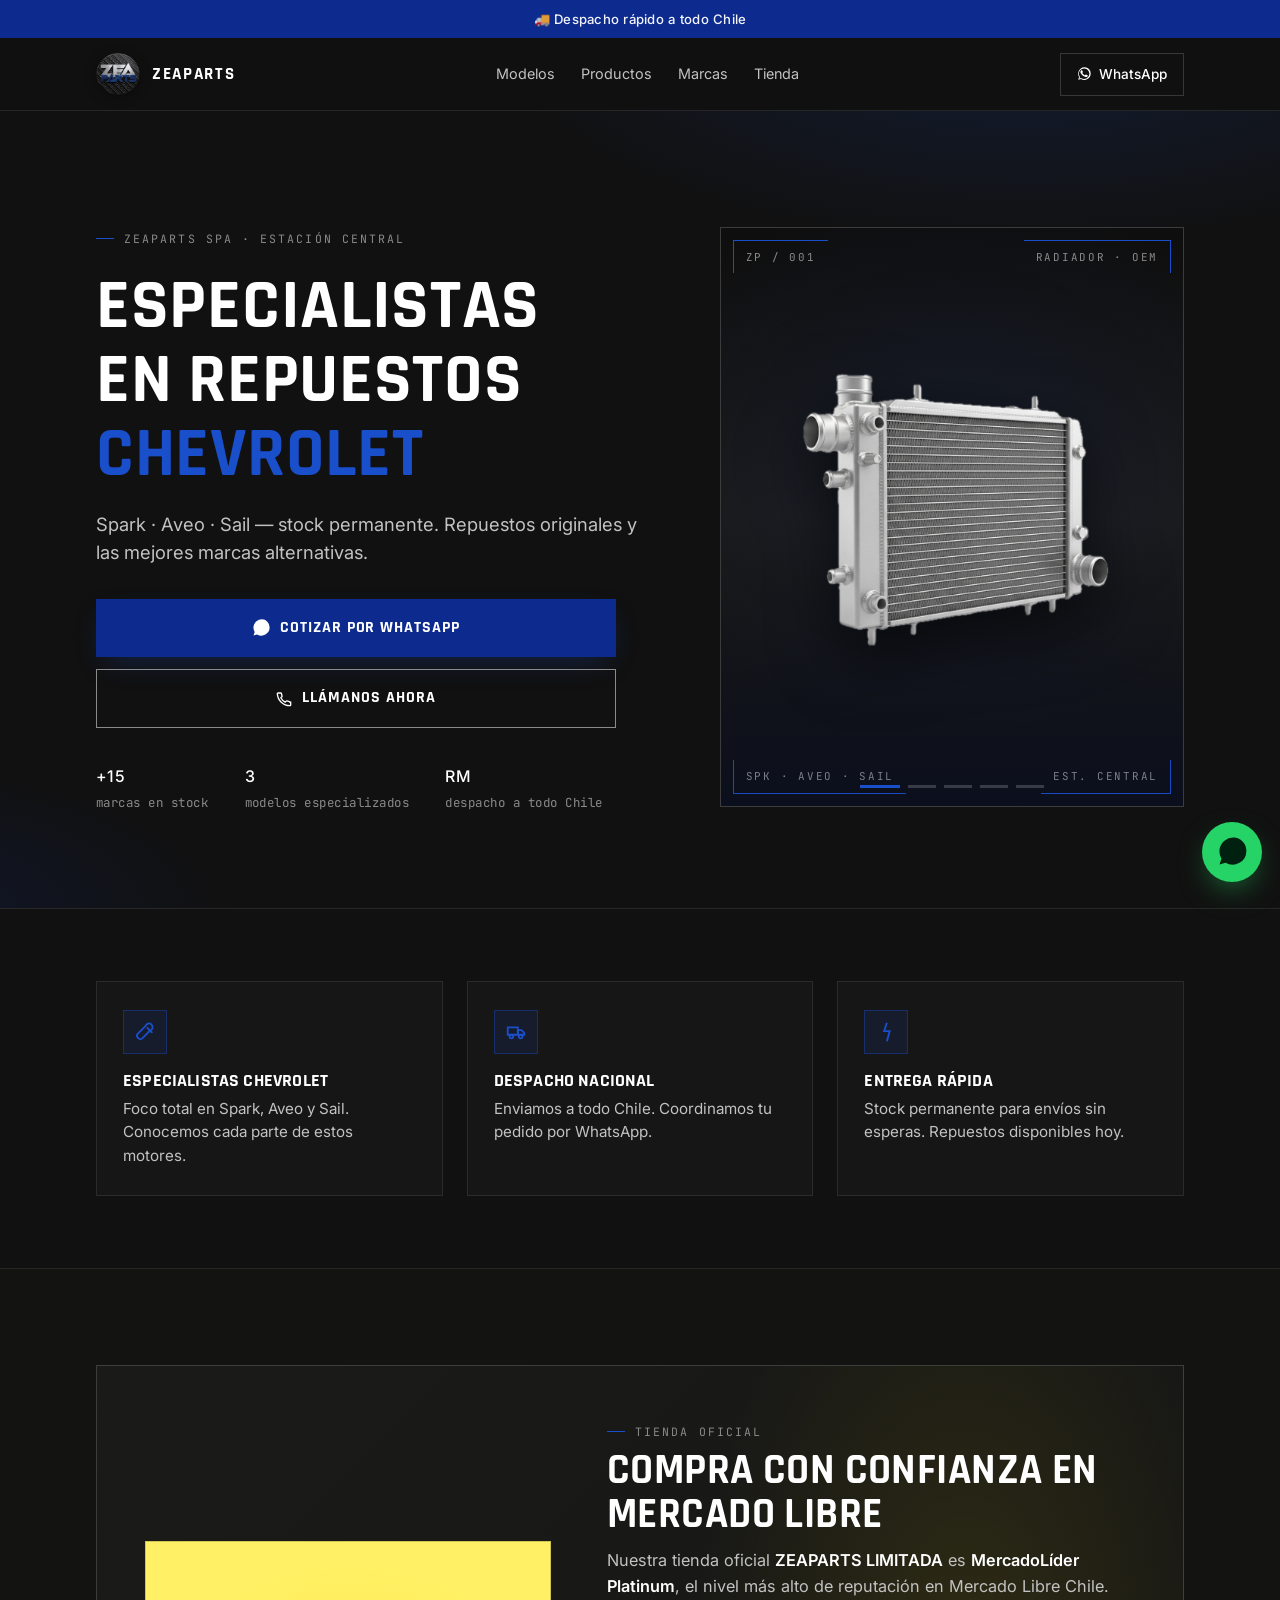
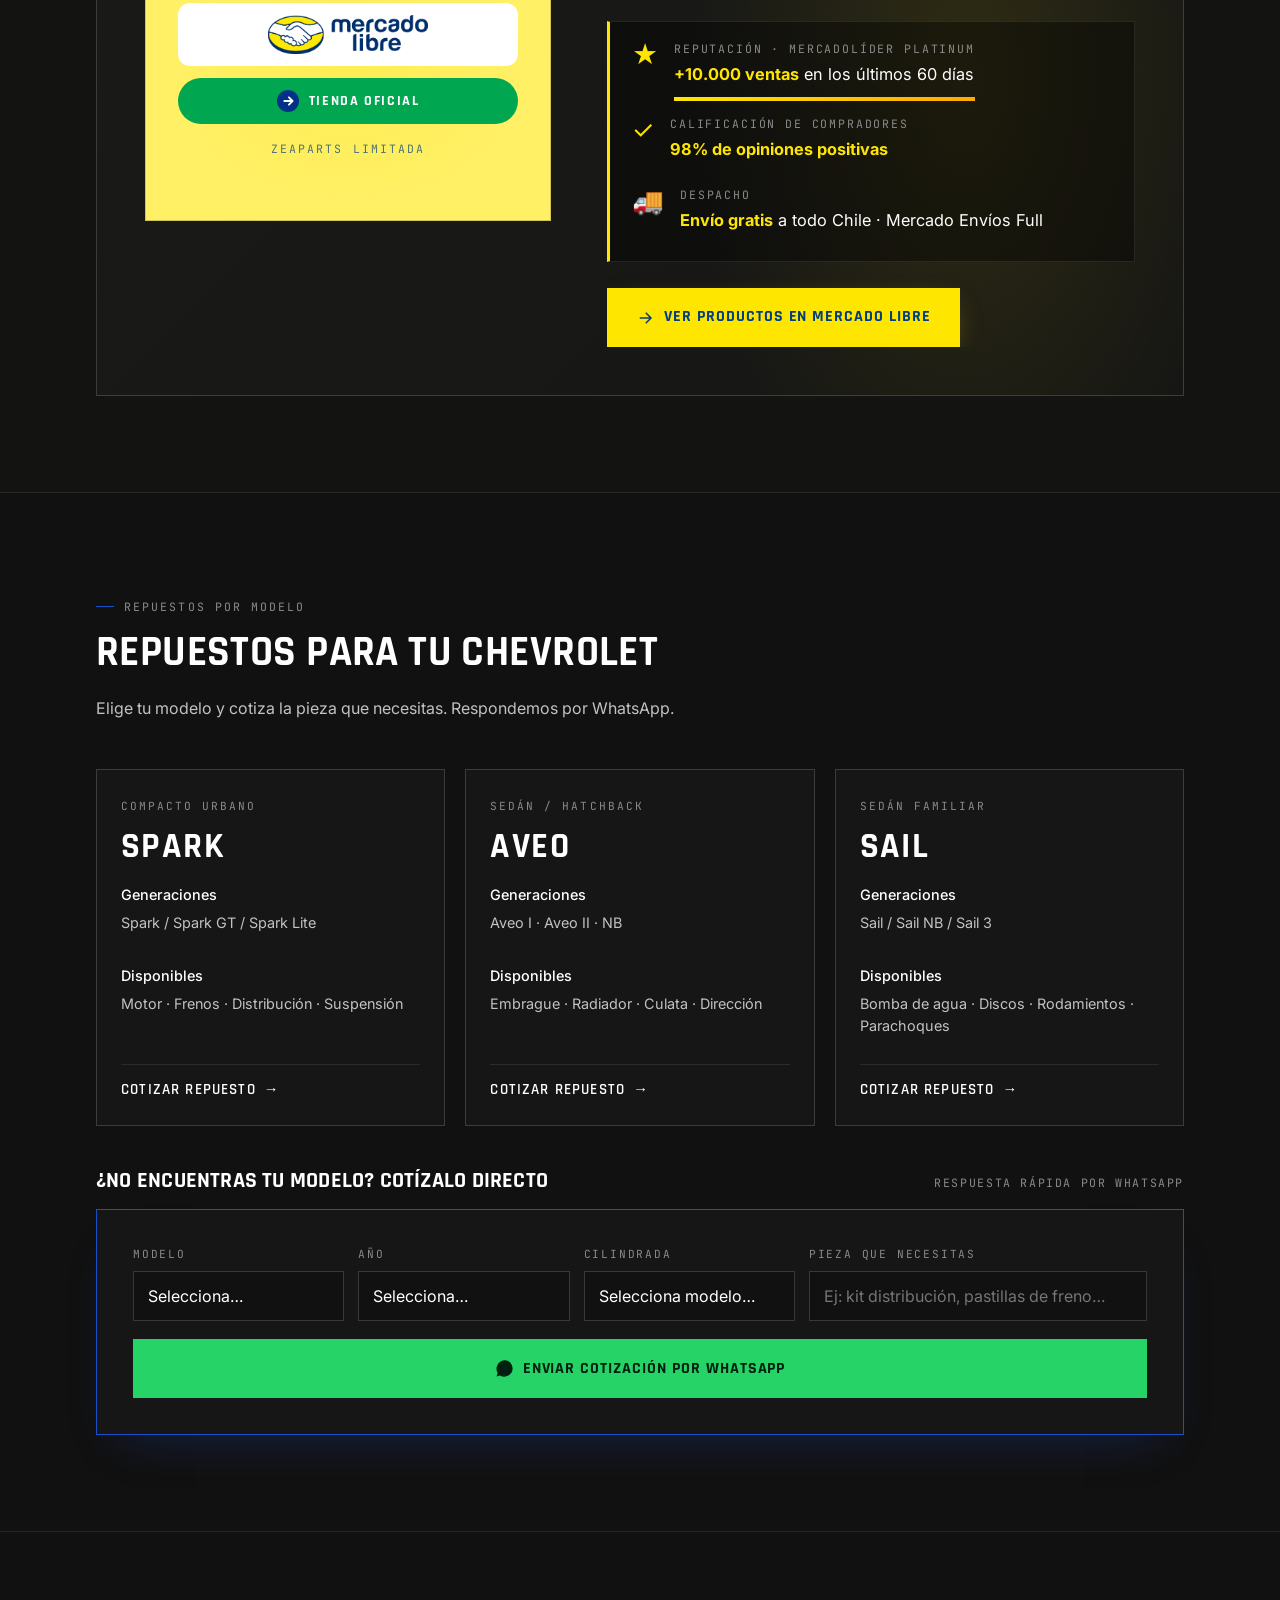
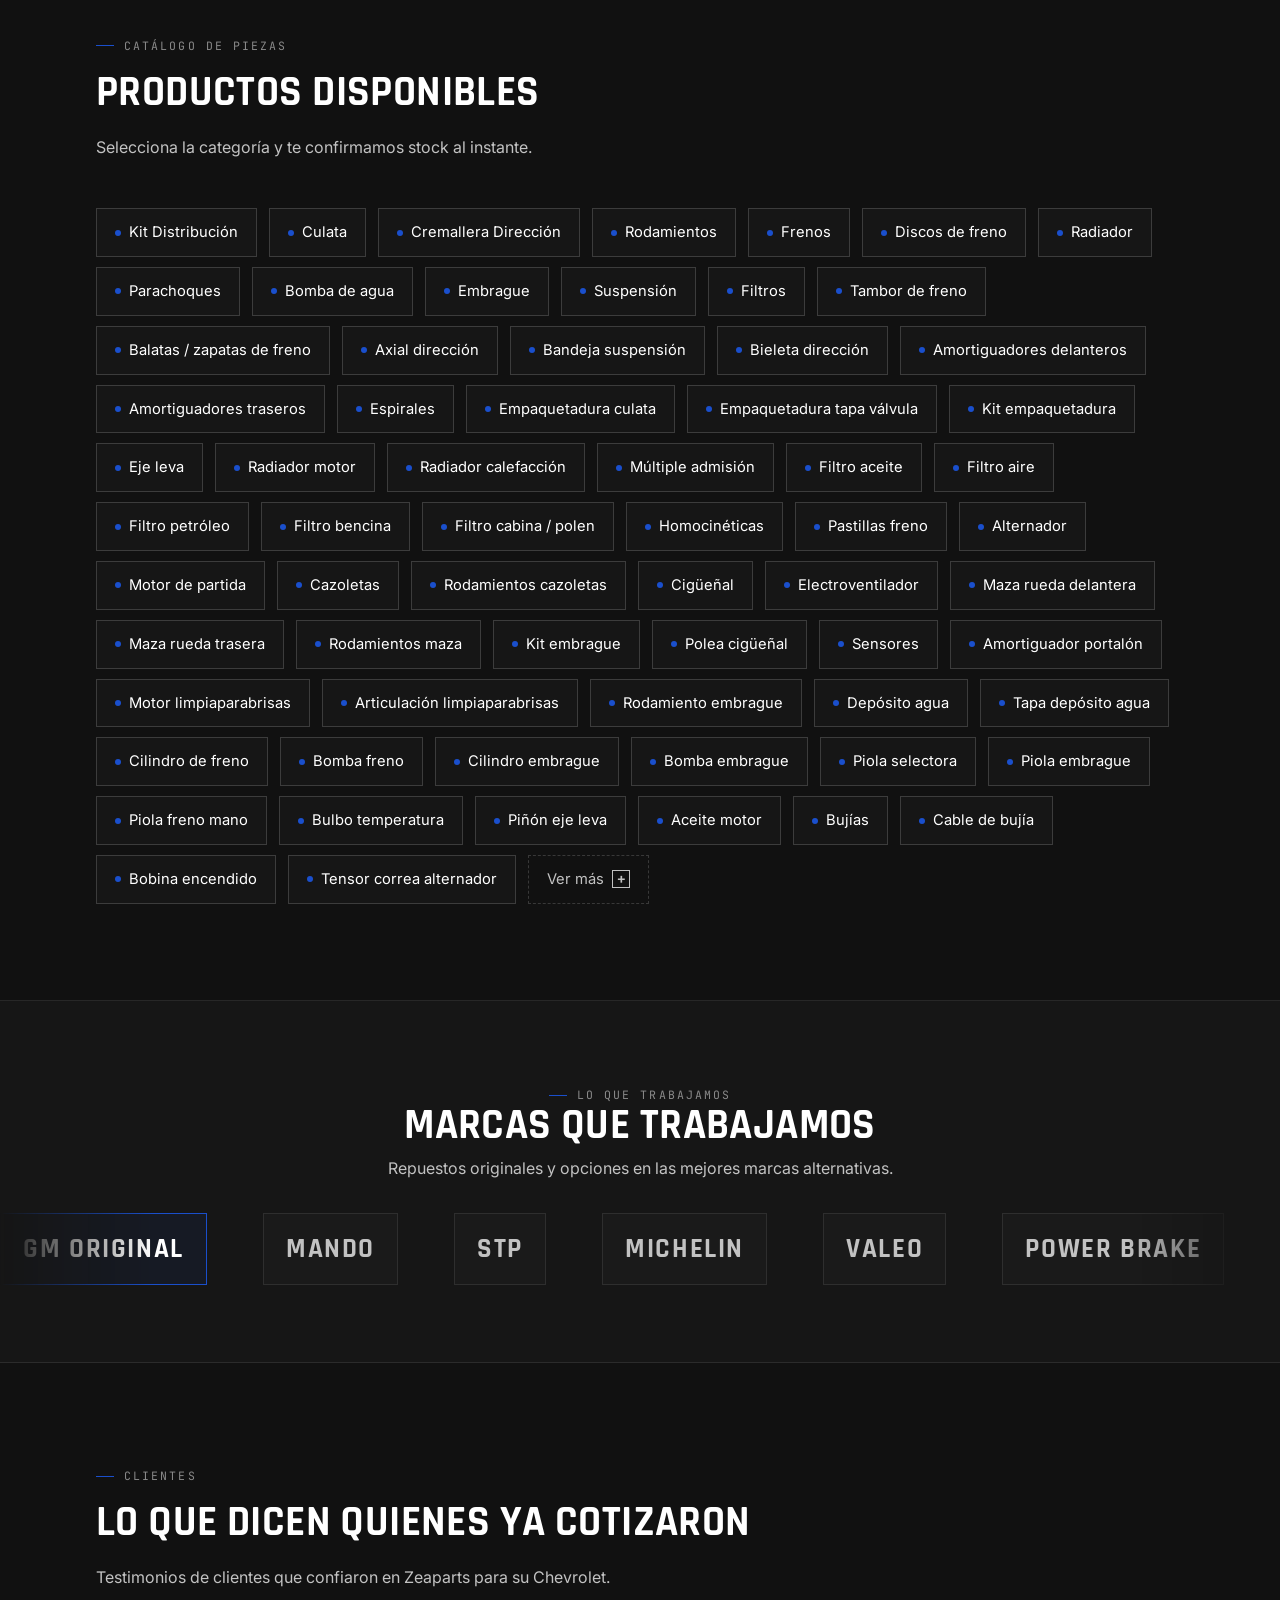
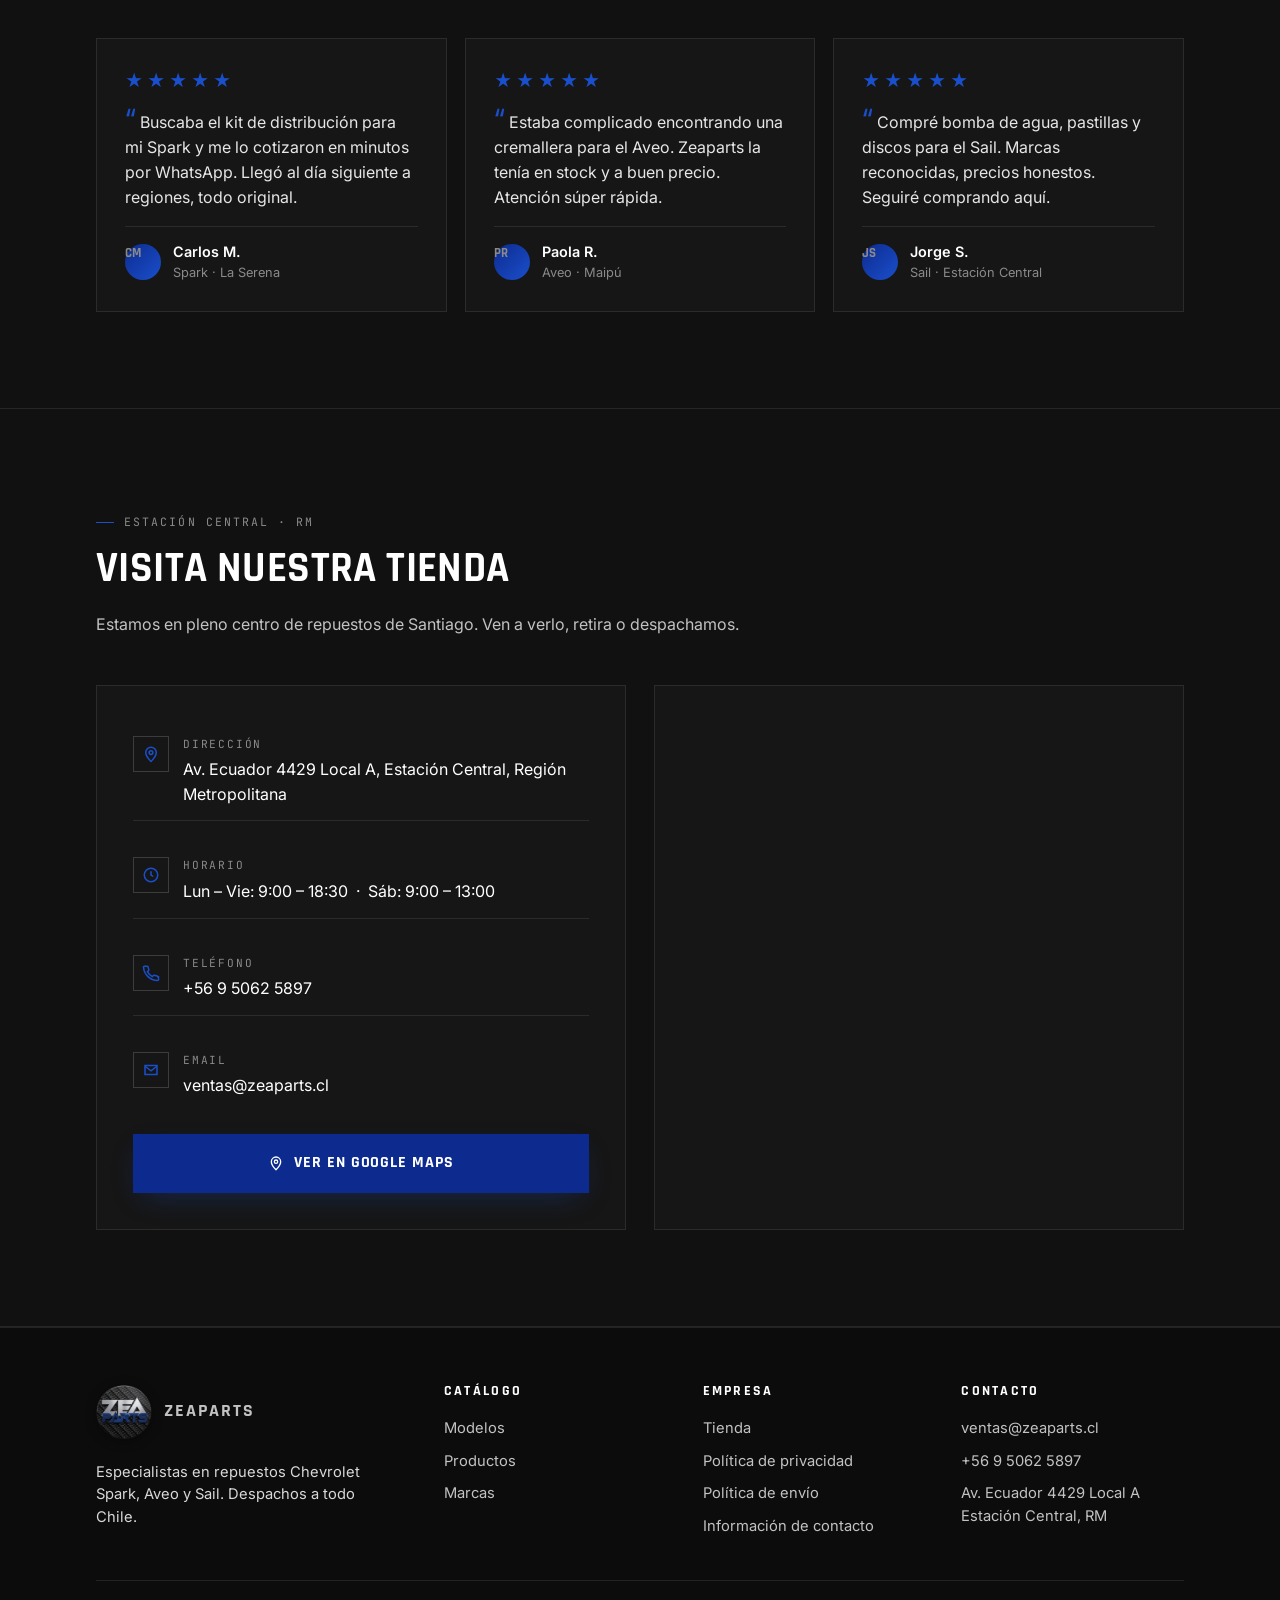
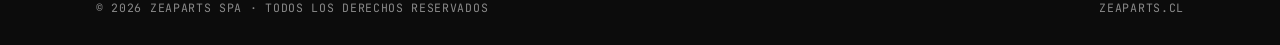
==== commit 8a61b1c0: "Reemplaza carousel con imágenes de repuestos + logo Chevrolet en h1 - 5 imágenes de repuestos en her" ====
--- a/index.html
+++ b/index.html
@@ -319,6 +319,16 @@
 }
 
 .hero-eyebrow { margin-bottom: 22px; }
+.chevrolet-bowtie {
+  display: inline-block;
+  width: 1.1em;
+  height: auto;
+  vertical-align: middle;
+  margin-left: 6px;
+  margin-bottom: 0.12em;
+  filter: brightness(0) invert(1);
+  opacity: 0.92;
+}
 .hero h1 {
   margin-bottom: 18px;
   text-wrap: balance;
@@ -1443,7 +1453,7 @@
     <div class="hero-grid">
       <div>
         <div class="eyebrow hero-eyebrow"><span>Zeaparts SPA · Estación Central</span></div>
-        <h1 id="heroTitle">Especialistas en repuestos <span class="accent">Chevrolet</span></h1>
+        <h1 id="heroTitle">Especialistas en repuestos <span class="accent">Chevrolet <img src="assets/chevrolet-bowtie.svg" class="chevrolet-bowtie" alt="Chevrolet" aria-hidden="true" /></span></h1>
         <p class="hero-sub" id="heroSub">Spark · Aveo · Sail — stock permanente. Repuestos originales y las mejores marcas alternativas.</p>
         <div class="hero-ctas">
           <a class="btn btn-primary" href="https://wa.me/56950625897?text=Hola%2C%20quiero%20cotizar%20un%20repuesto" target="_blank" rel="noopener" data-gtm-event="whatsapp_click" data-gtm-label="hero">
@@ -1463,9 +1473,11 @@
       </div>
       <div class="hero-visual" aria-hidden="true">
         <div class="hero-carousel" id="heroCarousel">
-          <div class="hero-slide is-active" data-label="SPARK GT"><img src="assets/hero-spark-green.png" alt="" loading="eager" decoding="async" /></div>
-          <div class="hero-slide" data-label="SAIL"><img src="assets/hero-sail-red.png" alt="" loading="lazy" decoding="async" /></div>
-          <div class="hero-slide" data-label="AVEO"><img src="assets/hero-aveo-yellow.png" alt="" loading="lazy" decoding="async" /></div>
+          <div class="hero-slide is-active" data-label="RADIADOR"><img src="assets/repuesto-radiador.png" alt="" loading="eager" decoding="async" /></div>
+          <div class="hero-slide" data-label="FRENOS"><img src="assets/repuesto-pastillas.png" alt="" loading="lazy" decoding="async" /></div>
+          <div class="hero-slide" data-label="RODAMIENTOS"><img src="assets/repuesto-rodamientos.png" alt="" loading="lazy" decoding="async" /></div>
+          <div class="hero-slide" data-label="CULATA"><img src="assets/repuesto-culata.png" alt="" loading="lazy" decoding="async" /></div>
+          <div class="hero-slide" data-label="DISTRIBUCIÓN"><img src="assets/repuesto-kit-distribucion.png" alt="" loading="lazy" decoding="async" /></div>
         </div>
         <span class="hero-corner tl">ZP / 001</span>
         <span class="hero-corner tr" id="heroCornerModel">CHEVY · OEM</span>
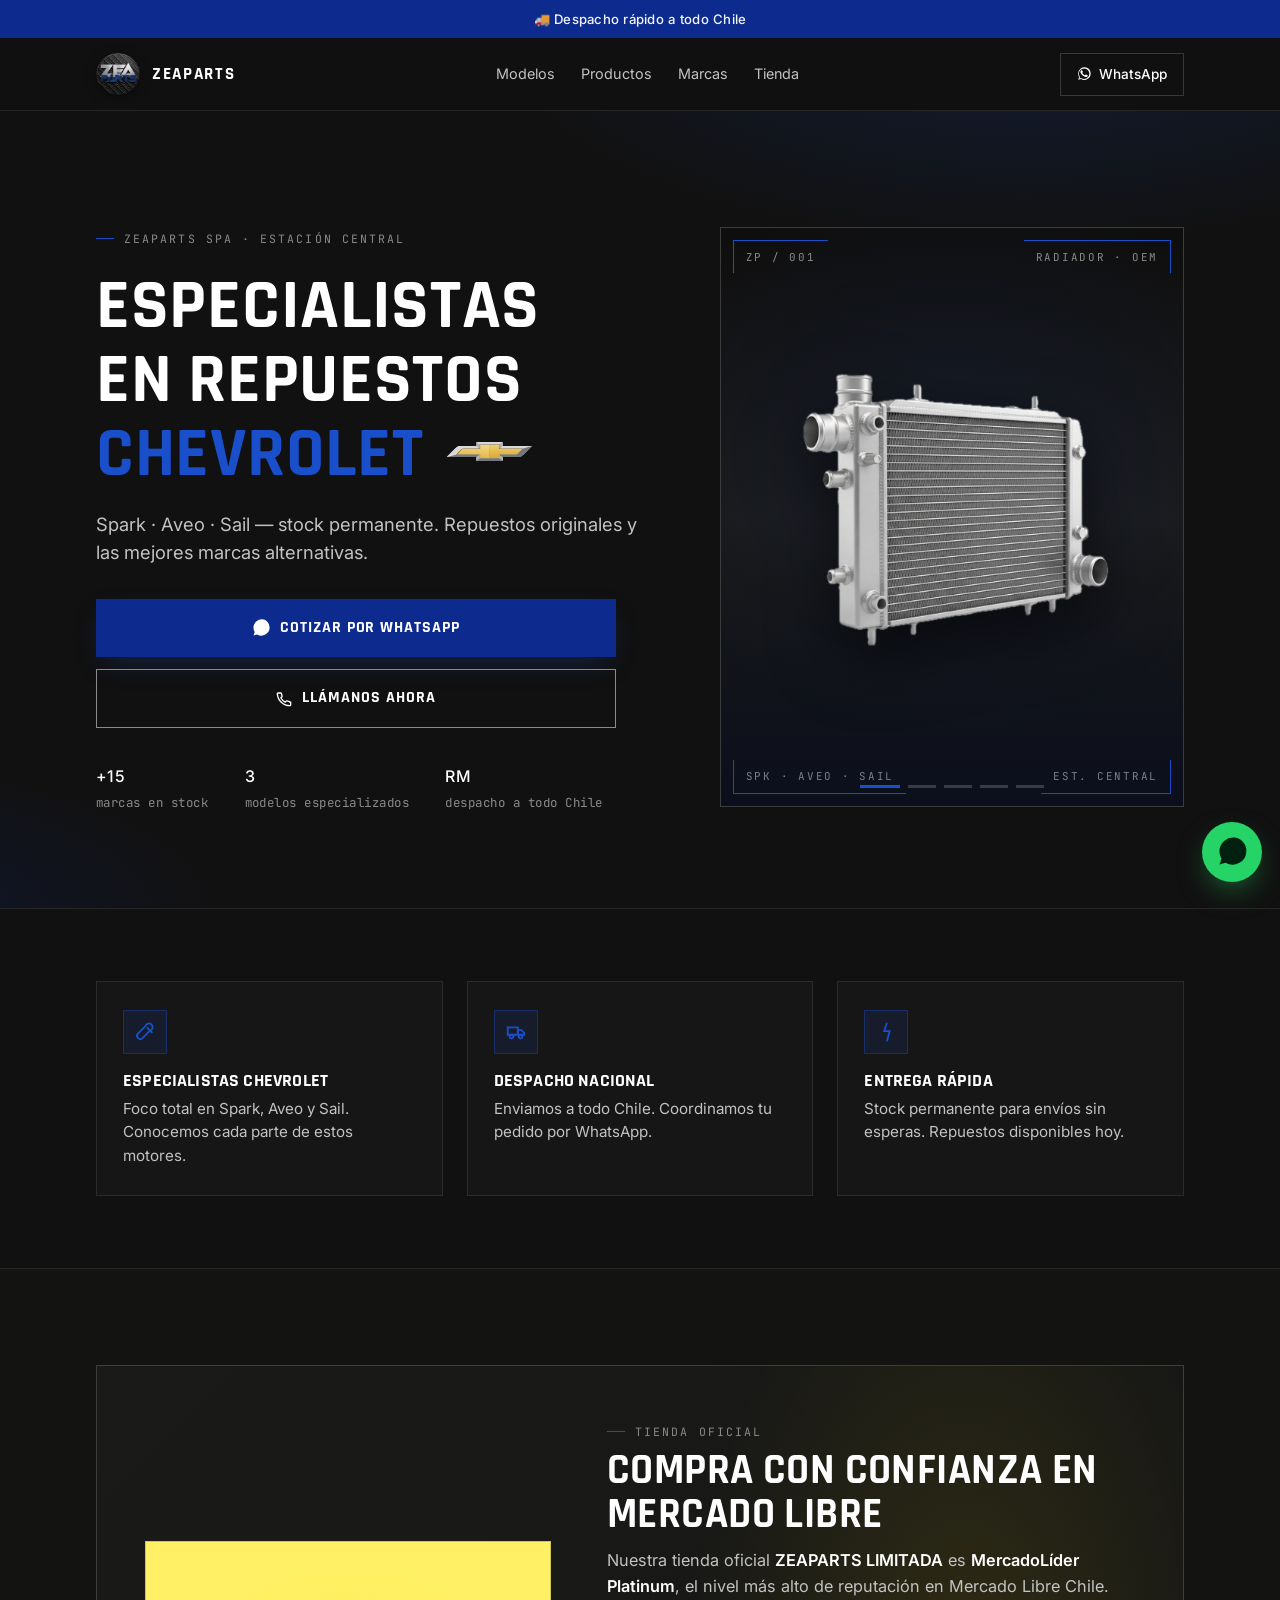
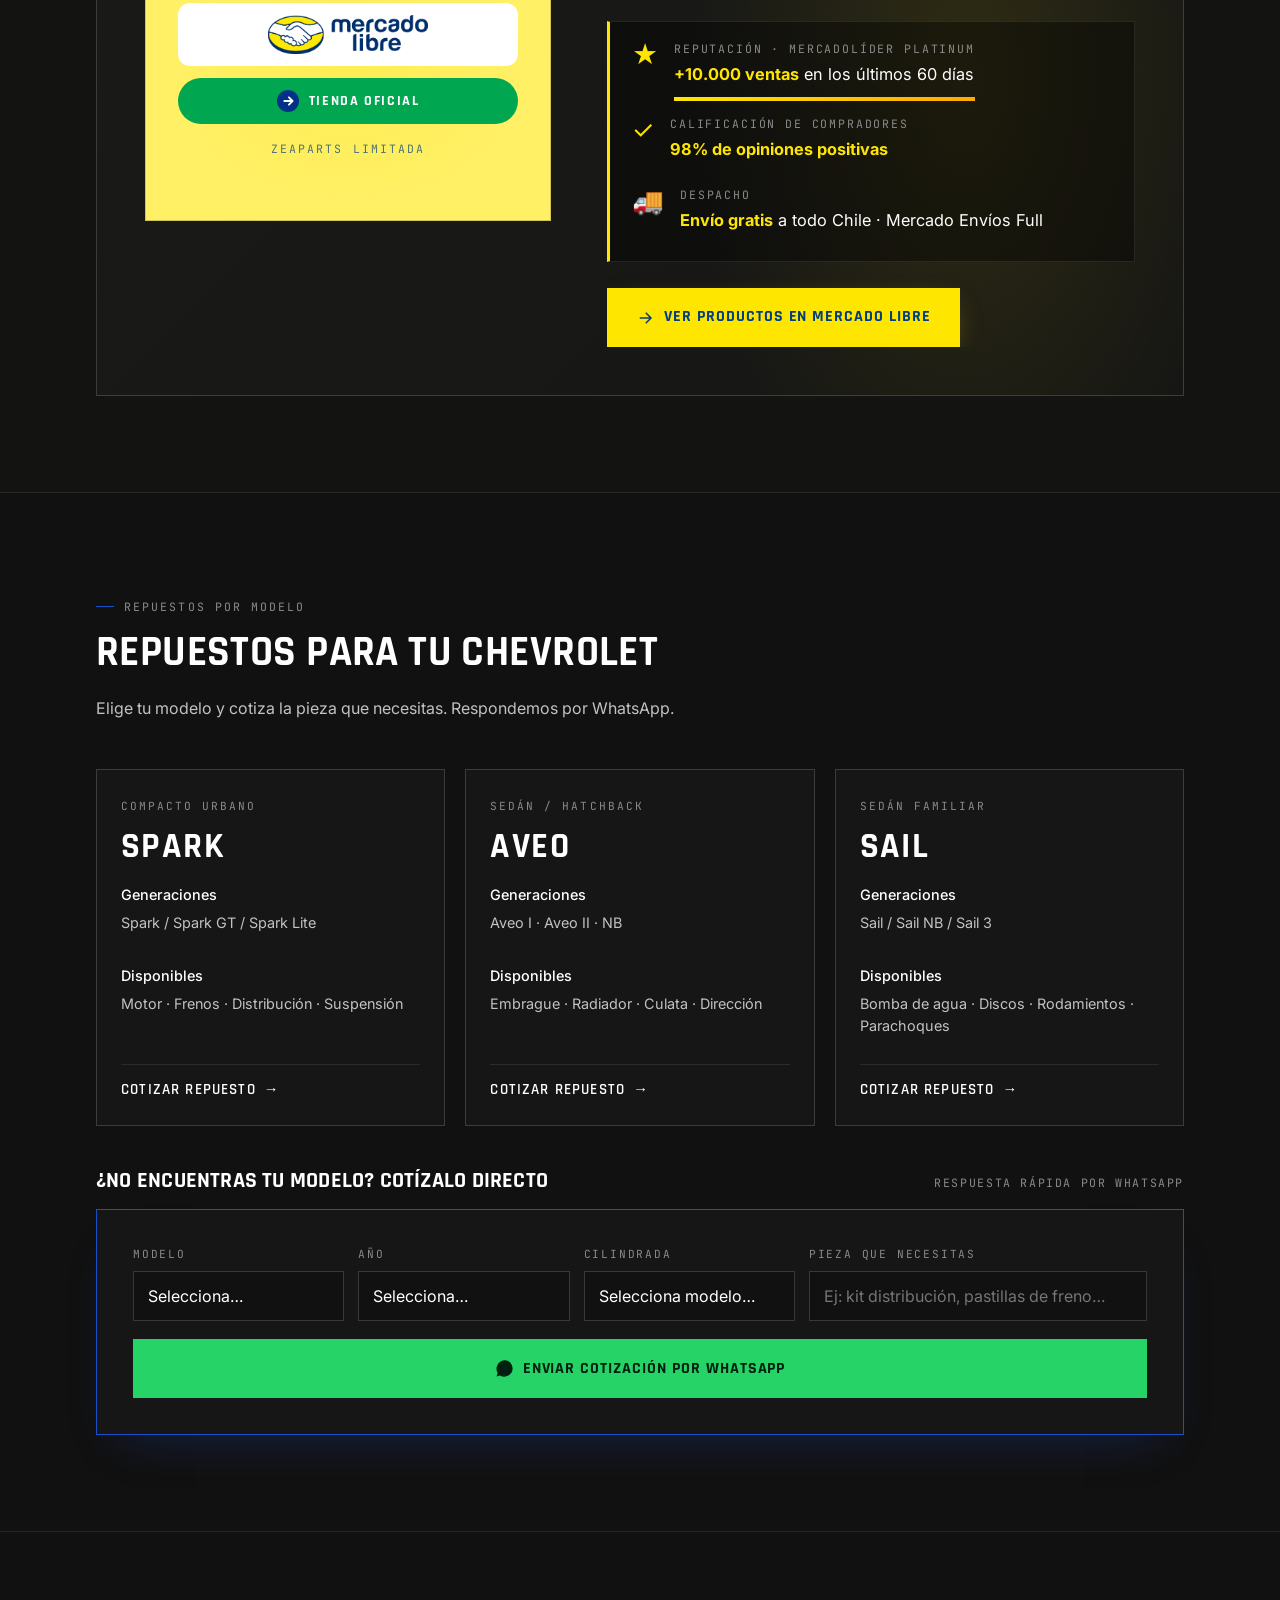
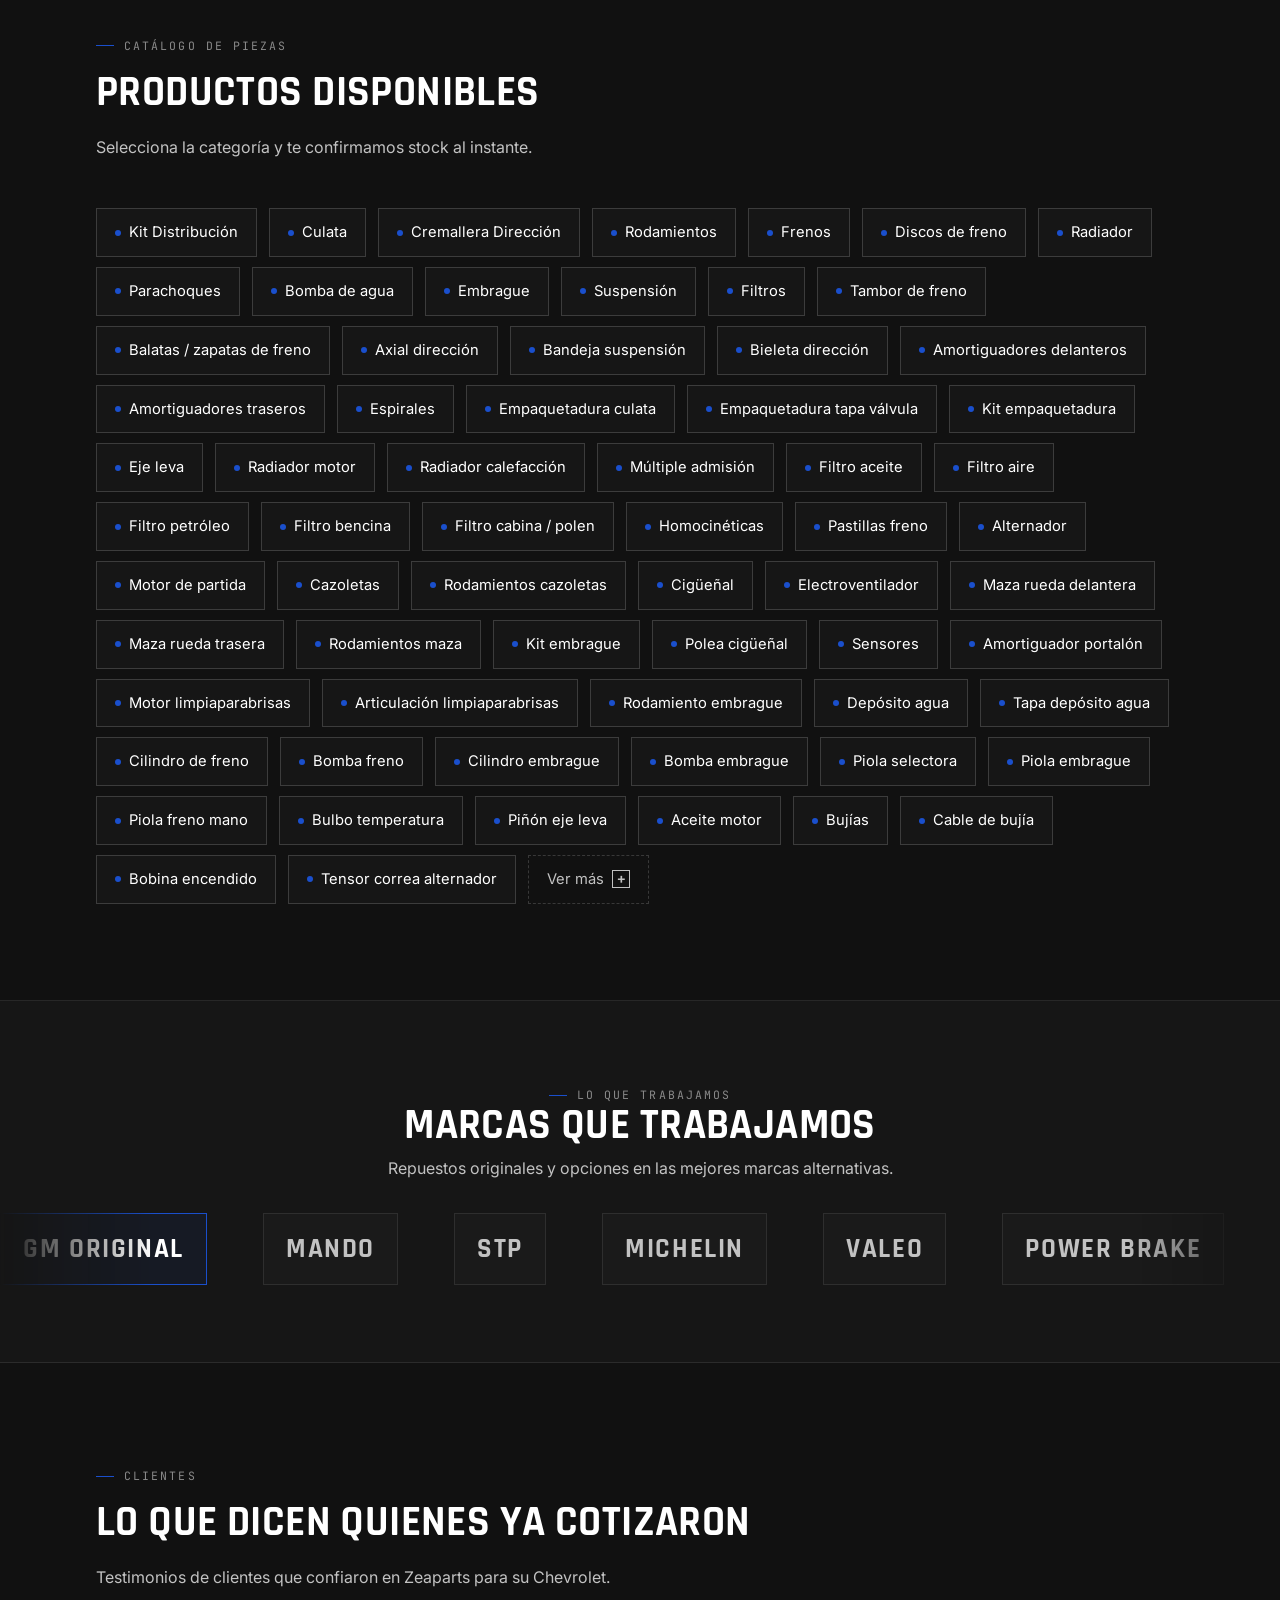
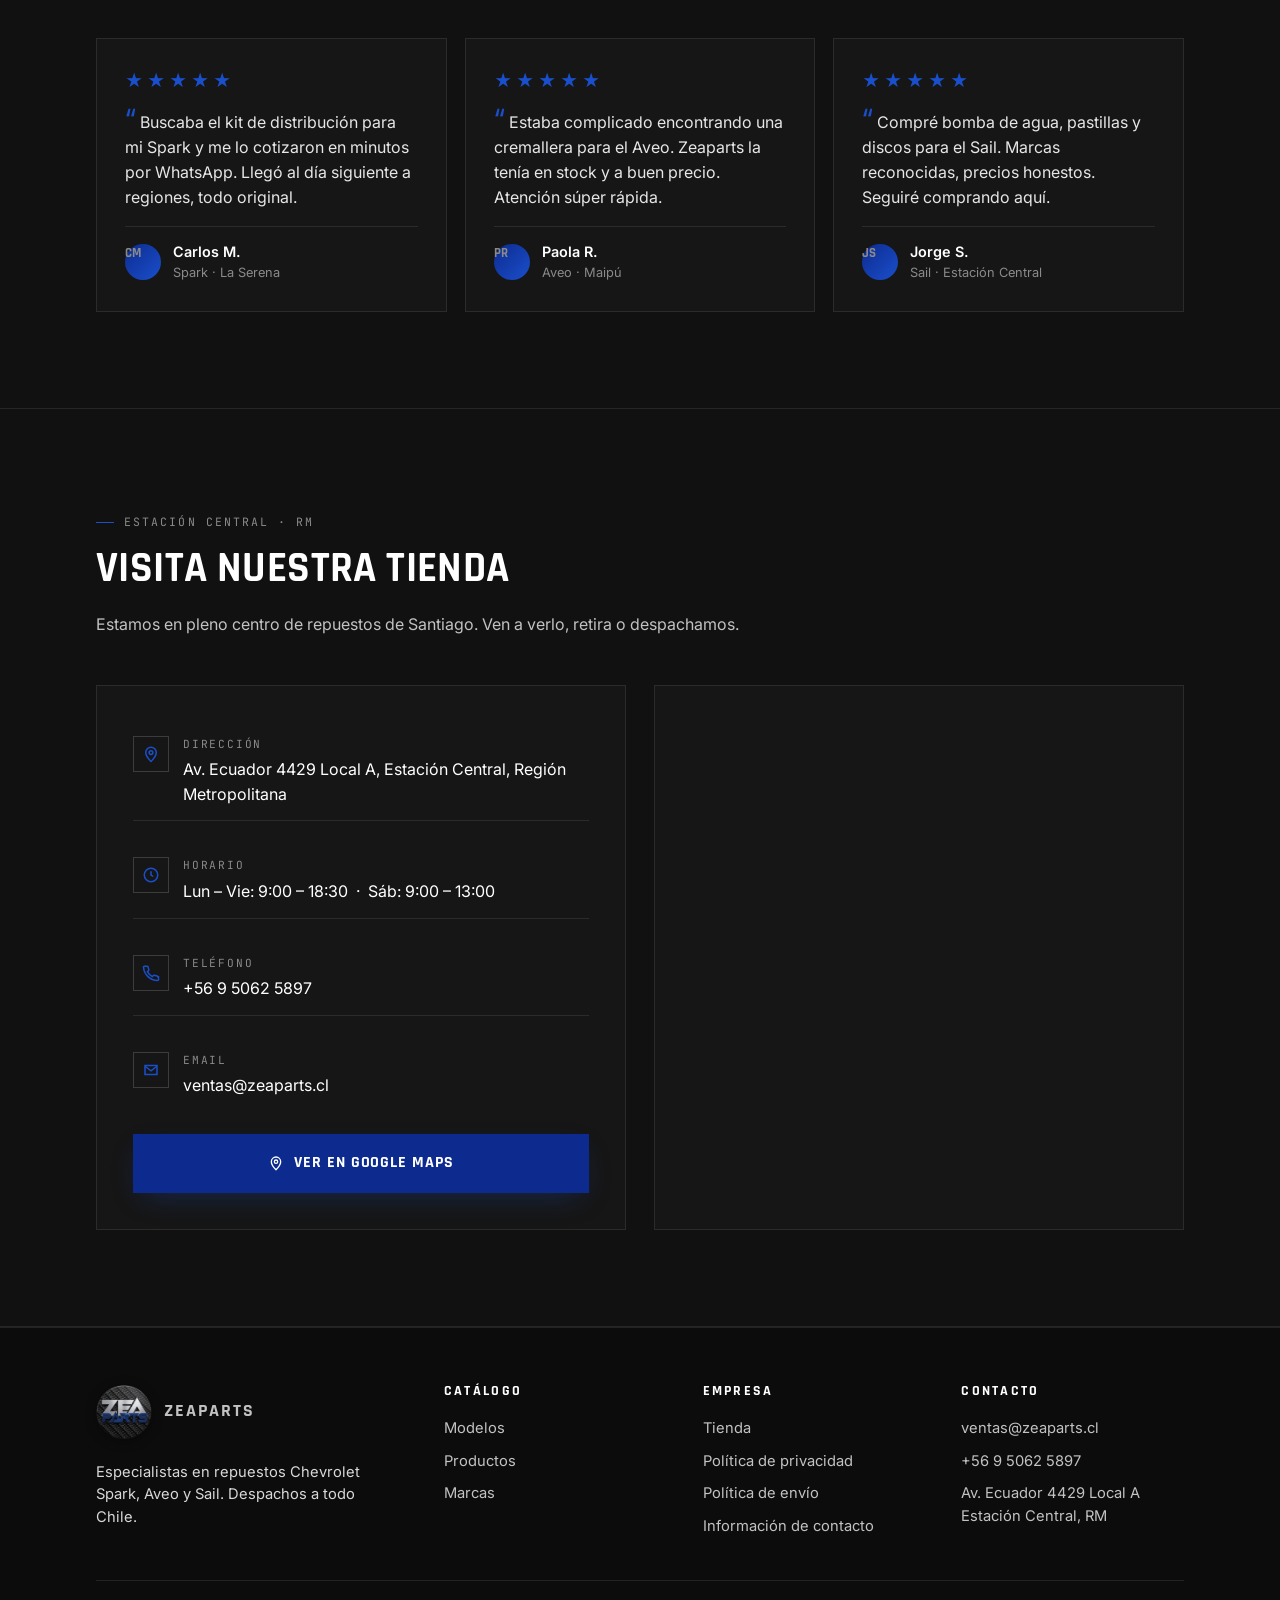
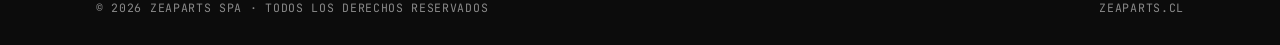
==== commit db7b12f3: "Fix bowtie Chevrolet: agregar al HERO_COPY en JS El h1 es reescrito por JS via HERO_COPY.innerHTML —" ====
--- a/index.html
+++ b/index.html
@@ -321,13 +321,11 @@
 .hero-eyebrow { margin-bottom: 22px; }
 .chevrolet-bowtie {
   display: inline-block;
-  width: 1.1em;
+  width: 1.2em;
   height: auto;
   vertical-align: middle;
-  margin-left: 6px;
-  margin-bottom: 0.12em;
-  filter: brightness(0) invert(1);
-  opacity: 0.92;
+  margin-left: 8px;
+  margin-bottom: 0.15em;
 }
 .hero h1 {
   margin-bottom: 18px;
@@ -2072,16 +2070,17 @@
     "cats": "pills"
   }/*EDITMODE-END*/;
 
+  const BOWTIE = '<img src="assets/chevrolet-bowtie.svg" class="chevrolet-bowtie" alt="" aria-hidden="true" />';
   const HERO_COPY = {
-    spec:  { h1: 'Especialistas en repuestos <span class="accent">Chevrolet</span>',
+    spec:  { h1: `Especialistas en repuestos <span class="accent">Chevrolet ${BOWTIE}</span>`,
              sub: 'Spark · Aveo · Sail — stock permanente. Repuestos originales y las mejores marcas alternativas.' },
-    speed: { h1: 'Cotiza tu repuesto Chevrolet por <span class="accent">WhatsApp</span>',
+    speed: { h1: `Cotiza tu repuesto Chevrolet ${BOWTIE} por <span class="accent">WhatsApp</span>`,
              sub: 'Respuesta en minutos. Spark, Aveo y Sail. Despachamos el mismo día a todo Chile.' },
     stock: { h1: 'Stock permanente para <span class="accent">Spark, Aveo y Sail</span>',
              sub: 'Más de 15 marcas en bodega. Si lo necesitas hoy, lo tenemos hoy.' },
-    ship:  { h1: 'Despacho <span class="accent">a todo Chile</span> — Repuestos Chevrolet',
+    ship:  { h1: `Despacho <span class="accent">a todo Chile</span> — Repuestos Chevrolet ${BOWTIE}`,
              sub: 'Spark · Aveo · Sail. Cotiza por WhatsApp y coordinamos envío en 24 horas.' },
-    store: { h1: 'Tu tienda Chevrolet en <span class="accent">Estación Central</span>',
+    store: { h1: `Tu tienda Chevrolet ${BOWTIE} en <span class="accent">Estación Central</span>`,
              sub: 'Av. Ecuador 4429 Local A. Repuestos originales y alternativos para Spark, Aveo y Sail.' }
   };
 
